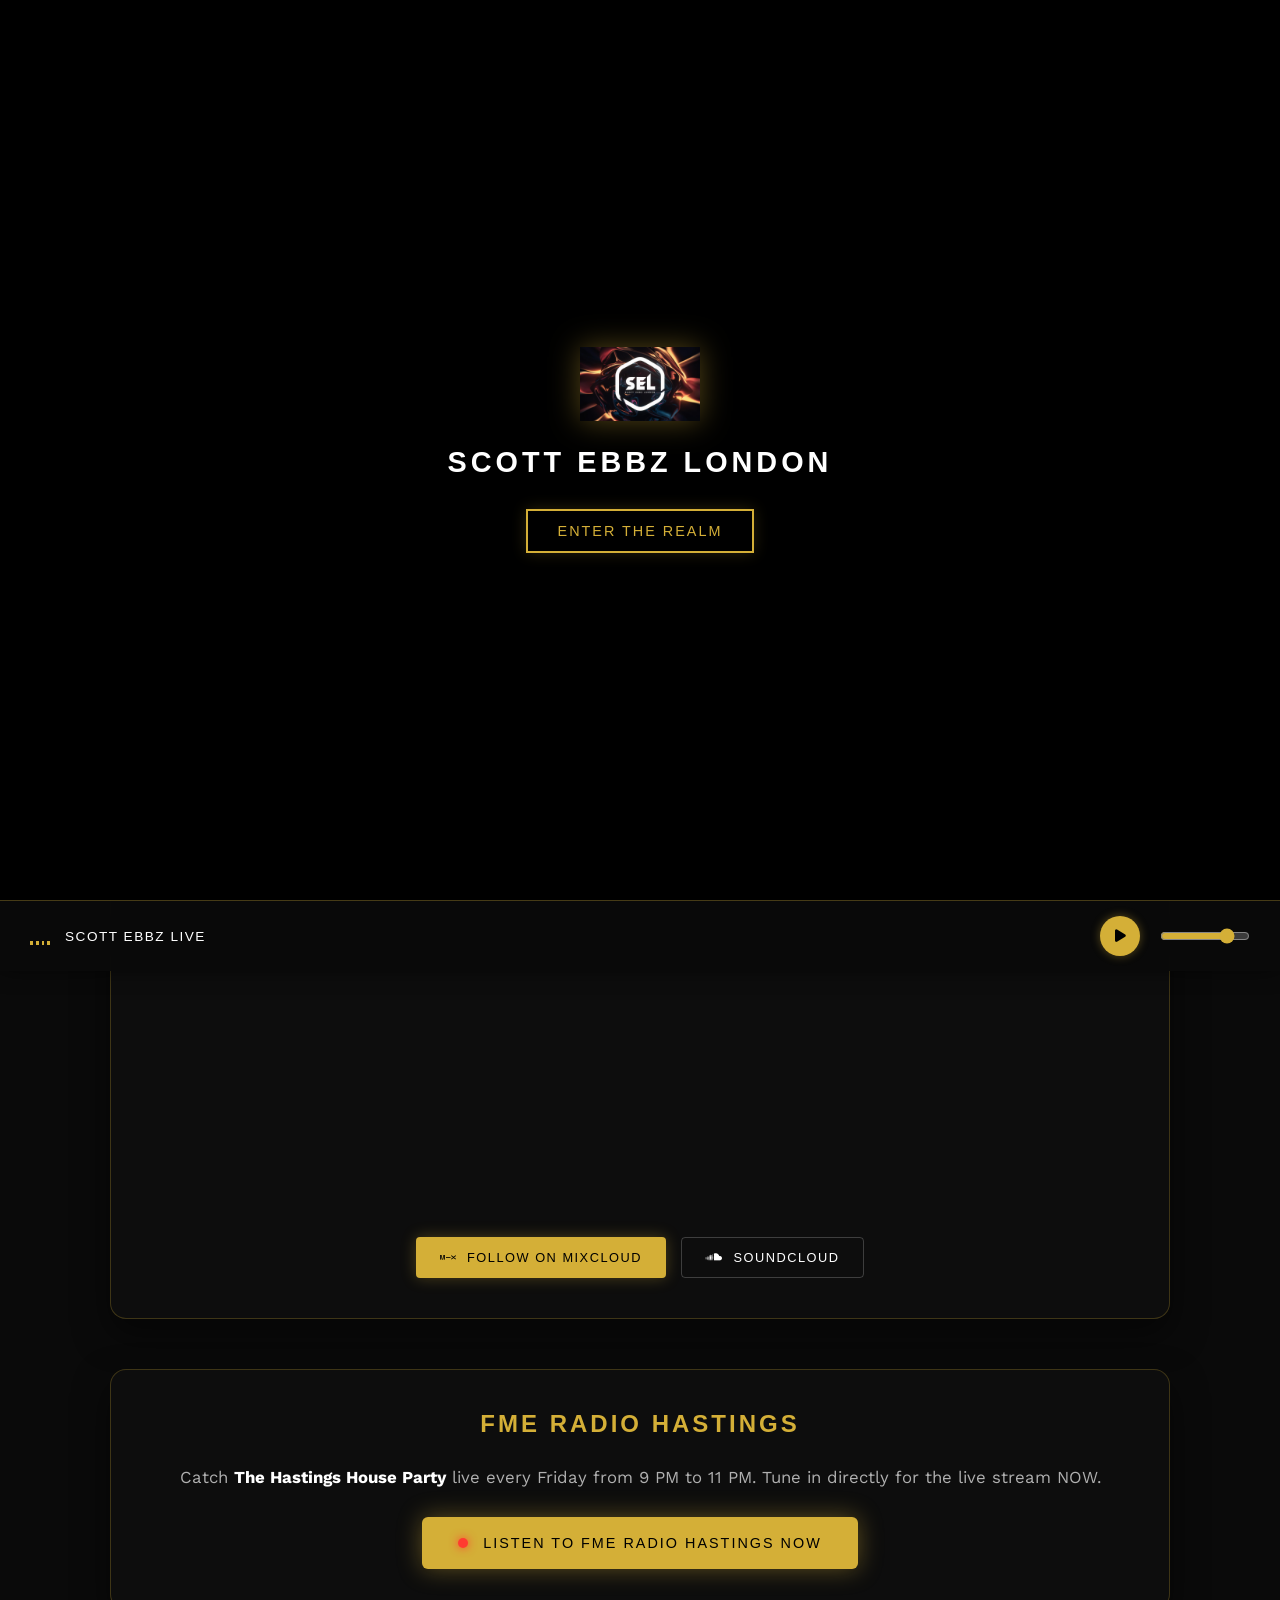
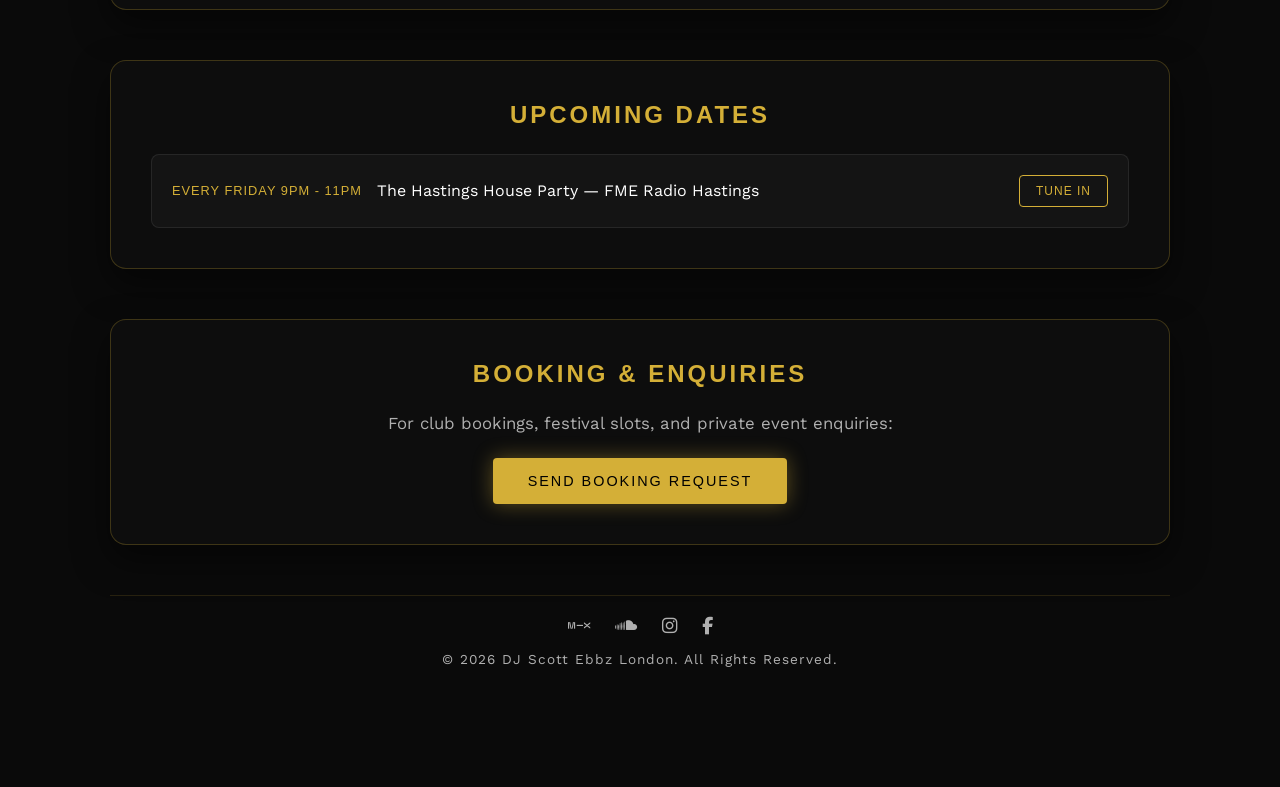
==== index.html @ 3aa75c32 "Fix HTML encoding issues in index.html" ====
<!DOCTYPE html>
<html lang="en">
<head>
    <meta charset="UTF-8">
    <meta name="viewport" content="width=device-width, initial-scale=1.0">
    <title>DJ Scott Ebbz London</title>
    <link rel="stylesheet" href="style.css">
    <link rel="preconnect" href="https://fonts.googleapis.com">
    <link rel="preconnect" href="https://fonts.gstatic.com" crossorigin>
    <link href="https://fonts.googleapis.com/css2?family=Syncopate:wght@400;700&family=Work+Sans:wght@300;400;600&display=swap" rel="stylesheet">
    <link rel="stylesheet" href="https://cdnjs.cloudflare.com/ajax/libs/font-awesome/6.4.0/css/all.min.css">
</head>
<body>

    <!-- Splash Screen Overlay -->
    <div id="splash-screen" class="splash-overlay">
        <div class="splash-content">
            <img src="images/logo.png" alt="DJ Scott Ebbz London" class="splash-logo">
            <h1 class="splash-title glitch-hover" data-text="SCOTT EBBZ LONDON">SCOTT EBBZ LONDON</h1>
            <button id="enter-btn" class="enter-button">ENTER THE REALM</button>
        </div>
    </div>

    <!-- Animated Ambient Canvas & Background Layers -->
    <canvas id="ambient-canvas"></canvas>
    <div class="chroma-background"></div>
    <div class="vignette-overlay"></div>

    <!-- Main Site Container -->
    <div class="content-wrapper">

        <!-- Header / Navigation -->
        <header class="hero-section">
            <div class="logo-box">
                <img src="images/logo.png" alt="DJ Scott Ebbz London" class="sel-logo">
            </div>
            <nav class="main-nav">
                <ul>
                    <li><a href="#bio" class="glitch-hover" data-text="BIO">BIO</a></li>
                    <li><a href="#music" class="glitch-hover" data-text="MUSIC">MUSIC</a></li>
                    <li><a href="#fme-radio" class="glitch-hover" data-text="FME RADIO">FME RADIO</a></li>
                    <li><a href="#dates" class="glitch-hover" data-text="DATES">DATES</a></li>
                    <li><a href="#booking" class="glitch-hover" data-text="BOOKING">BOOKING</a></li>
                </ul>
            </nav>
            <div class="hero-socials">
                <a href="https://www.mixcloud.com/Scott_EBBZ_London/" target="_blank" aria-label="Mixcloud"><i class="fa-brands fa-mixcloud"></i></a>
                <a href="https://soundcloud.com" target="_blank" aria-label="SoundCloud"><i class="fa-brands fa-soundcloud"></i></a>
                <a href="https://instagram.com" target="_blank" aria-label="Instagram"><i class="fa-brands fa-instagram"></i></a>
                <a href="https://facebook.com" target="_blank" aria-label="Facebook"><i class="fa-brands fa-facebook-f"></i></a>
            </div>
        </header>

        <!-- Bio Section -->
        <section id="bio" class="info-section">
            <div class="glass-container glow-border">
                <h2 class="section-title">BIOGRAPHY</h2>
                <div class="bio-content">
                    <p>Hailing from the heart of the capital, <strong>DJ Scott Ebbz London</strong> brings a distinctive blend of driving basslines, atmospheric soundscapes, and high-energy house rhythms to dance floors across the UK.</p>

                    <p>With years spent honing his craft behind the decks and delivering immersive sets across iconic London venues such as <strong>ExCeL London, London Olympia, The Business Design Centre, Patch London, Ruby Tuesdays, Caesars Nightclub, Weston-super-Mare Grand Pier, FLEX FM and FME Radio Hastings</strong>, Scott has built a reputation for crafting energetic journeys that resonate with those who appreciate House Music and its subgenres as well as Techno and Drum and Bass.</p>
                </div>
            </div>
        </section>

        <!-- Music Section -->
        <section id="music" class="info-section">
            <div class="glass-container glow-border">
                <h2 class="section-title">LATEST SETS</h2>
                <div class="player-container">
                    <iframe width="100%" height="400" src="https://player-widget.mixcloud.com/widget/iframe/?light=1&autoplay=0&feed=%2FScott_EBBZ_London%2F2-hours-of-house-dj-scott-ebbz-london%2F" frameborder="0"></iframe>
                </div>
                <div class="platform-links">
                    <a href="https://www.mixcloud.com/Scott_EBBZ_London/" target="_blank" class="platform-btn primary-platform">
                        <i class="fa-brands fa-mixcloud"></i> FOLLOW ON MIXCLOUD
                    </a>
                    <a href="https://soundcloud.com" target="_blank" class="platform-btn secondary-platform">
                        <i class="fa-brands fa-soundcloud"></i> SOUNDCLOUD
                    </a>
                </div>
            </div>
        </section>

        <!-- FME Radio Direct Action Section -->
        <section id="fme-radio" class="info-section">
            <div class="glass-container glow-border">
                <h2 class="section-title">FME RADIO HASTINGS</h2>
                <div class="bio-content" style="text-align: center; margin-bottom: 25px;">
                    <p>Catch <strong>The Hastings House Party</strong> live every Friday from 9 PM to 11 PM. Tune in directly for the live stream NOW.</p>
                </div>

                <div class="fme-direct-action-box">
                    <a href="https://live365.com/station/The-She-Radio---Hastings-a12925" target="_blank" class="fme-massive-btn">
                        <span class="live-dot-pulse"></span>
                        <span>LISTEN TO FME RADIO HASTINGS NOW</span>
                    </a>
                </div>
            </div>
        </section>

        <!-- Upcoming Dates Section -->
        <section id="dates" class="info-section">
            <div class="glass-container glow-border">
                <h2 class="section-title">UPCOMING DATES</h2>
                <div class="gig-list">
                    <div class="gig-item">
                        <span class="gig-date">EVERY FRIDAY 9PM - 11PM</span>
                        <span class="gig-venue">The Hastings House Party — FME Radio Hastings</span>
                        <a href="https://live365.com/station/The-She-Radio---Hastings-a12925" target="_blank" class="gig-btn">TUNE IN</a>
                    </div>
                </div>
            </div>
        </section>

        <!-- Booking Section -->
        <section id="booking" class="info-section">
            <div class="glass-container glow-border">
                <h2 class="section-title">BOOKING & ENQUIRIES</h2>
                <div class="booking-form">
                    <p>For club bookings, festival slots, and private event enquiries:</p>
                    <a href="mailto:djscottebbzlondon@gmail.com?subject=BOOKING%20ENQUIRY" class="cta-button">SEND BOOKING REQUEST</a>
                </div>
            </div>
        </section>

        <!-- Footer -->
        <footer class="main-footer">
            <div class="footer-socials">
                <a href="https://www.mixcloud.com/Scott_EBBZ_London/" target="_blank"><i class="fa-brands fa-mixcloud"></i></a>
                <a href="https://soundcloud.com" target="_blank"><i class="fa-brands fa-soundcloud"></i></a>
                <a href="https://instagram.com" target="_blank"><i class="fa-brands fa-instagram"></i></a>
                <a href="https://facebook.com" target="_blank"><i class="fa-brands fa-facebook-f"></i></a>
            </div>
            <p>&copy; 2026 DJ Scott Ebbz London. All Rights Reserved.</p>
        </footer>

    </div>

    <!-- Persistent Audio Player Bar -->
    <div id="audio-bar" class="audio-player-bar hidden-bar">
        <div class="audio-info">
            <div class="eq-bars" id="eq-indicator">
                <span></span><span></span><span></span><span></span>
            </div>
            <span class="track-title">SCOTT EBBZ LIVE</span>
        </div>
        <div class="audio-controls">
            <button id="bar-play-btn" aria-label="Play or Pause"><i class="fa-solid fa-play"></i></button>
            <input type="range" id="bar-volume" min="0" max="1" step="0.05" value="0.8">
        </div>
    </div>

    <!-- Intro Audio -->
    <audio id="bg-audio" src="audiointro.mp3.mp3" preload="auto"></audio>

    <script>
        // Ambient Canvas Background
        const canvas = document.getElementById('ambient-canvas');
        const ctx = canvas.getContext('2d');
        let width, height, particles;

        function initCanvas() {
            width = canvas.width = window.innerWidth;
            height = canvas.height = window.innerHeight;
            particles = [];
            for (let i = 0; i < 60; i++) {
                particles.push({
                    x: Math.random() * width,
                    y: Math.random() * height,
                    radius: Math.random() * 2 + 1,
                    speedY: Math.random() * -0.5 - 0.2,
                    opacity: Math.random() * 0.5 + 0.2
                });
            }
        }

        function animateCanvas() {
            ctx.clearRect(0, 0, width, height);
            ctx.fillStyle = 'rgba(212, 175, 55, 0.4)';
            
            particles.forEach(p => {
                ctx.beginPath();
                ctx.arc(p.x, p.y, p.radius, 0, Math.PI * 2);
                ctx.fill();
                p.y += p.speedY;
                if (p.y < 0) {
                    p.y = height;
                    p.x = Math.random() * width;
                }
            });
            requestAnimationFrame(animateCanvas);
        }

        window.addEventListener('resize', initCanvas);
        initCanvas();
        animateCanvas();

        // Splash screen dismissal & audio control
        const splash = document.getElementById('splash-screen');
        const enterBtn = document.getElementById('enter-btn');
        const audioBar = document.getElementById('audio-bar');
        const bgAudio = document.getElementById('bg-audio');
        const barPlayBtn = document.getElementById('bar-play-btn');
        const barVolume = document.getElementById('bar-volume');
        const eqIndicator = document.getElementById('eq-indicator');

        enterBtn.addEventListener('click', () => {
            splash.classList.add('splash-hidden');
            audioBar.classList.remove('hidden-bar');
            
            bgAudio.currentTime = 0;
            bgAudio.play().then(() => {
                updatePlayState(true);
            }).catch((error) => {
                console.log("Audio playback error:", error);
                updatePlayState(false);
            });
        });

        barPlayBtn.addEventListener('click', () => {
            if (bgAudio.paused) {
                bgAudio.play().then(() => updatePlayState(true)).catch(() => updatePlayState(false));
            } else {
                bgAudio.pause();
                updatePlayState(false);
            }
        });

        bgAudio.addEventListener('ended', () => {
            updatePlayState(false);
        });

        barVolume.addEventListener('input', (e) => {
            bgAudio.volume = e.target.value;
        });

        function updatePlayState(isPlaying) {
            if (isPlaying) {
                barPlayBtn.innerHTML = '<i class="fa-solid fa-pause"></i>';
                eqIndicator.classList.add('playing');
            } else {
                barPlayBtn.innerHTML = '<i class="fa-solid fa-play"></i>';
                eqIndicator.classList.remove('playing');
            }
        }
    </script>
</body>
</html>
---- style.css ----
/* ==========================================
   DJ SCOTT EBBZ LONDON - MAIN STYLESHEET
   ========================================== */

:root {
    --bg-dark: #0a0a0a;
    --gold: #d4af37;
    --gold-glow: rgba(212, 175, 55, 0.3);
    --glass-bg: rgba(15, 15, 15, 0.75);
    --glass-border: rgba(212, 175, 55, 0.25);
    --text-main: #ffffff;
    --text-muted: #b0b0b0;
    --font-heading: 'Syncopate', sans-serif;
    --font-body: 'Work Sans', sans-serif;
}

* {
    box-sizing: border-box;
    margin: 0;
    padding: 0;
}

html {
    scroll-behavior: smooth;
}

body {
    background-color: var(--bg-dark);
    color: var(--text-main);
    font-family: var(--font-body);
    overflow-x: hidden;
    position: relative;
    min-height: 100vh;
}

/* Background Canvas & Effects */
#ambient-canvas {
    position: fixed;
    top: 0;
    left: 0;
    width: 100vw;
    height: 100vh;
    z-index: -3;
    pointer-events: none;
}

.chroma-background {
    position: fixed;
    top: 0;
    left: 0;
    width: 100vw;
    height: 100vh;
    background: radial-gradient(circle at 50% 20%, rgba(212, 175, 55, 0.08) 0%, transparent 60%);
    z-index: -2;
    pointer-events: none;
}

.vignette-overlay {
    position: fixed;
    top: 0;
    left: 0;
    width: 100vw;
    height: 100vh;
    box-shadow: inset 0 0 100px rgba(0, 0, 0, 0.9);
    z-index: -1;
    pointer-events: none;
}

/* Splash Screen (Fixed vertical centering) */
.splash-overlay {
    position: fixed;
    top: 0;
    left: 0;
    width: 100vw;
    height: 100vh;
    background: #000000;
    z-index: 9999;
    display: flex;
    align-items: center;
    justify-content: center;
    transition: opacity 0.6s ease, visibility 0.6s ease;
}

.splash-overlay.splash-hidden {
    opacity: 0;
    visibility: hidden;
    pointer-events: none;
}

.splash-content {
    display: flex;
    flex-direction: column;
    align-items: center;
    text-align: center;
    padding: 20px;
}

.splash-logo {
    width: 120px;
    height: auto;
    margin-bottom: 25px;
    filter: drop-shadow(0 0 15px rgba(212, 175, 55, 0.4));
}

.splash-title {
    font-family: var(--font-heading);
    font-size: 1.8rem;
    color: var(--text-main);
    letter-spacing: 4px;
    margin-bottom: 30px;
}

.enter-button {
    background: transparent;
    color: var(--gold);
    border: 2px solid var(--gold);
    padding: 12px 30px;
    font-family: var(--font-heading);
    font-size: 0.9rem;
    letter-spacing: 2px;
    cursor: pointer;
    transition: all 0.3s ease;
    box-shadow: 0 0 15px rgba(212, 175, 55, 0.2);
}

.enter-button:hover {
    background: var(--gold);
    color: #000000;
    box-shadow: 0 0 25px rgba(212, 175, 55, 0.6);
    transform: translateY(-2px);
}

/* Content Layout */
.content-wrapper {
    max-width: 1100px;
    margin: 0 auto;
    padding: 40px 20px 120px 20px;
}

/* Header & Navigation */
.hero-section {
    display: flex;
    flex-direction: column;
    align-items: center;
    text-align: center;
    margin-bottom: 60px;
    padding-bottom: 30px;
    border-bottom: 1px solid rgba(212, 175, 55, 0.15);
}

.logo-box {
    margin-bottom: 25px;
}

.sel-logo {
    width: 100px;
    height: auto;
    filter: drop-shadow(0 0 10px rgba(212, 175, 55, 0.3));
}

.main-nav ul {
    list-style: none;
    display: flex;
    flex-wrap: wrap;
    justify-content: center;
    gap: 30px;
    margin-bottom: 25px;
}

/* Cyber / Glitch Hover Effect for Nav & Titles */
.glitch-hover {
    position: relative;
    display: inline-block;
}

.glitch-hover::before,
.glitch-hover::after {
    content: attr(data-text);
    position: absolute;
    top: 0;
    left: 0;
    width: 100%;
    height: 100%;
    opacity: 0;
    pointer-events: none;
}

.main-nav a {
    font-family: var(--font-heading);
    font-size: 0.9rem;
    color: var(--text-main);
    text-decoration: none;
    letter-spacing: 2px;
    transition: color 0.3s ease;
}

.main-nav a:hover {
    color: var(--gold);
    text-shadow: 0 0 10px var(--gold-glow);
}

.main-nav a:hover::before {
    opacity: 0.8;
    color: #00ffff;
    z-index: -1;
    transform: translate(-2px, 1px);
    clip-path: polygon(0 0, 100% 0, 100% 45%, 0 45%);
}

.main-nav a:hover::after {
    opacity: 0.8;
    color: #ff00ff;
    z-index: -2;
    transform: translate(2px, -1px);
    clip-path: polygon(0 55%, 100% 55%, 100% 100%, 0 100%);
}

.hero-socials {
    display: flex;
    gap: 20px;
}

.hero-socials a {
    color: var(--text-muted);
    font-size: 1.2rem;
    transition: color 0.3s ease, transform 0.3s ease;
}

.hero-socials a:hover {
    color: var(--gold);
    transform: scale(1.1);
}

/* Glass Containers & Sections */
.info-section {
    margin-bottom: 50px;
}

.glass-container {
    background: var(--glass-bg);
    border: 1px solid var(--glass-border);
    backdrop-filter: blur(12px);
    border-radius: 16px;
    padding: 40px;
    box-shadow: 0 15px 35px rgba(0, 0, 0, 0.5);
    transition: border-color 0.3s ease;
}

.glass-container:hover {
    border-color: rgba(212, 175, 55, 0.4);
}

.section-title {
    font-family: var(--font-heading);
    font-size: 1.5rem;
    color: var(--gold);
    letter-spacing: 3px;
    margin-bottom: 25px;
    text-align: center;
}

.bio-content p {
    font-size: 1.05rem;
    line-height: 1.7;
    color: var(--text-muted);
    margin-bottom: 20px;
}

.bio-content p strong {
    color: var(--text-main);
}

/* Music Players & Platform Buttons */
.player-container {
    margin-bottom: 25px;
    border-radius: 8px;
    overflow: hidden;
}

.platform-links {
    display: flex;
    flex-wrap: wrap;
    justify-content: center;
    gap: 15px;
}

.platform-btn {
    font-family: var(--font-heading);
    font-size: 0.8rem;
    letter-spacing: 1.5px;
    padding: 12px 24px;
    border-radius: 4px;
    text-decoration: none;
    display: inline-flex;
    align-items: center;
    gap: 10px;
    transition: all 0.3s ease;
}

.primary-platform {
    background: var(--gold);
    color: #000000;
    box-shadow: 0 0 15px rgba(212, 175, 55, 0.3);
}

.primary-platform:hover {
    background: #ffffff;
    box-shadow: 0 0 25px rgba(212, 175, 55, 0.6);
}

.secondary-platform {
    background: transparent;
    color: var(--text-main);
    border: 1px solid rgba(255, 255, 255, 0.2);
}

.secondary-platform:hover {
    border-color: var(--gold);
    color: var(--gold);
}

/* FME Radio Massive Direct Button Styling */
.fme-direct-action-box {
    text-align: center;
    margin-top: 10px;
}

.fme-massive-btn {
    display: inline-flex;
    align-items: center;
    gap: 15px;
    background: var(--gold);
    color: #000000;
    font-family: var(--font-heading);
    font-size: 0.9rem;
    letter-spacing: 2px;
    padding: 18px 36px;
    border-radius: 6px;
    text-decoration: none;
    box-shadow: 0 0 25px rgba(212, 175, 55, 0.4);
    transition: all 0.3s ease;
}

.fme-massive-btn:hover {
    background: #ffffff;
    box-shadow: 0 0 35px rgba(212, 175, 55, 0.8);
    transform: translateY(-2px);
}

.live-dot-pulse {
    width: 10px;
    height: 10px;
    background-color: #ff3b30;
    border-radius: 50%;
    box-shadow: 0 0 10px #ff3b30;
    animation: pulse-dot 1.5s infinite;
}

@keyframes pulse-dot {
    0% { opacity: 1; transform: scale(1); }
    50% { opacity: 0.3; transform: scale(0.8); }
    100% { opacity: 1; transform: scale(1); }
}

/* Upcoming Dates */
.gig-list {
    display: flex;
    flex-direction: column;
    gap: 15px;
}

.gig-item {
    display: flex;
    flex-wrap: wrap;
    align-items: center;
    justify-content: space-between;
    padding: 20px;
    background: rgba(255, 255, 255, 0.03);
    border: 1px solid rgba(255, 255, 255, 0.08);
    border-radius: 8px;
    gap: 15px;
    transition: background 0.3s ease;
}

.gig-item:hover {
    background: rgba(212, 175, 55, 0.05);
    border-color: rgba(212, 175, 55, 0.2);
}

.gig-date {
    font-family: var(--font-heading);
    font-size: 0.8rem;
    color: var(--gold);
    letter-spacing: 1px;
}

.gig-venue {
    font-size: 1rem;
    color: var(--text-main);
    flex-grow: 1;
}

.gig-btn {
    font-family: var(--font-heading);
    font-size: 0.75rem;
    letter-spacing: 1px;
    padding: 8px 16px;
    background: transparent;
    color: var(--gold);
    border: 1px solid var(--gold);
    border-radius: 4px;
    text-decoration: none;
    transition: all 0.3s ease;
}

.gig-btn:hover {
    background: var(--gold);
    color: #000000;
}

/* Booking Section */
.booking-form {
    text-align: center;
}

.booking-form p {
    color: var(--text-muted);
    margin-bottom: 25px;
    font-size: 1.05rem;
}

.cta-button {
    font-family: var(--font-heading);
    font-size: 0.9rem;
    letter-spacing: 2px;
    background: var(--gold);
    color: #000000;
    padding: 15px 35px;
    border-radius: 4px;
    text-decoration: none;
    display: inline-block;
    box-shadow: 0 0 20px rgba(212, 175, 55, 0.4);
    transition: all 0.3s ease;
}

.cta-button:hover {
    background: #ffffff;
    box-shadow: 0 0 30px rgba(212, 175, 55, 0.8);
    transform: translateY(-2px);
}

/* Footer */
.main-footer {
    text-align: center;
    padding-top: 20px;
    border-top: 1px solid rgba(212, 175, 55, 0.15);
}

.footer-socials {
    display: flex;
    justify-content: center;
    gap: 25px;
    margin-bottom: 15px;
}

.footer-socials a {
    color: var(--text-muted);
    font-size: 1.1rem;
    transition: color 0.3s ease;
}

.footer-socials a:hover {
    color: var(--gold);
}

.main-footer p {
    font-size: 0.85rem;
    color: var(--text-muted);
    letter-spacing: 1px;
}

/* Persistent Bottom Audio Player Bar */
.audio-player-bar {
    position: fixed;
    bottom: 0;
    left: 0;
    width: 100%;
    background: rgba(10, 10, 10, 0.95);
    border-top: 1px solid rgba(212, 175, 55, 0.3);
    backdrop-filter: blur(15px);
    display: flex;
    align-items: center;
    justify-content: space-between;
    padding: 15px 30px;
    z-index: 999;
    box-shadow: 0 -5px 25px rgba(0, 0, 0, 0.8);
    transition: transform 0.4s ease;
}

.audio-player-bar.hidden-bar {
    transform: translateY(100%);
}

.audio-info {
    display: flex;
    align-items: center;
    gap: 15px;
}

.track-title {
    font-family: var(--font-heading);
    font-size: 0.85rem;
    letter-spacing: 1.5px;
    color: var(--text-main);
}

/* Equalizer Bars Animation */
.eq-bars {
    display: flex;
    align-items: flex-end;
    gap: 3px;
    height: 18px;
    width: 20px;
}

.eq-bars span {
    display: block;
    width: 3px;
    background: var(--gold);
    height: 4px;
    transition: height 0.2s ease;
}

.eq-bars.playing span:nth-child(1) { animation: bounce 0.6s infinite alternate; }
.eq-bars.playing span:nth-child(2) { animation: bounce 0.4s infinite alternate; }
.eq-bars.playing span:nth-child(3) { animation: bounce 0.7s infinite alternate; }
.eq-bars.playing span:nth-child(4) { animation: bounce 0.5s infinite alternate; }

@keyframes bounce {
    0% { height: 4px; }
    100% { height: 18px; }
}

.audio-controls {
    display: flex;
    align-items: center;
    gap: 20px;
}

#bar-play-btn {
    background: var(--gold);
    color: #000000;
    border: none;
    width: 40px;
    height: 40px;
    border-radius: 50%;
    cursor: pointer;
    display: flex;
    align-items: center;
    justify-content: center;
    font-size: 0.9rem;
    transition: all 0.3s ease;
    box-shadow: 0 0 10px rgba(212, 175, 55, 0.4);
}

#bar-play-btn:hover {
    background: #ffffff;
    transform: scale(1.05);
}

#bar-volume {
    accent-color: var(--gold);
    cursor: pointer;
    width: 90px;
}

/* Responsive adjustments */
@media (max-width: 768px) {
    .main-nav ul {
        gap: 15px;
    }
    .glass-container {
        padding: 25px;
    }
    .audio-player-bar {
        padding: 12px 15px;
    }
    #bar-volume {
        width: 60px;
    }
}
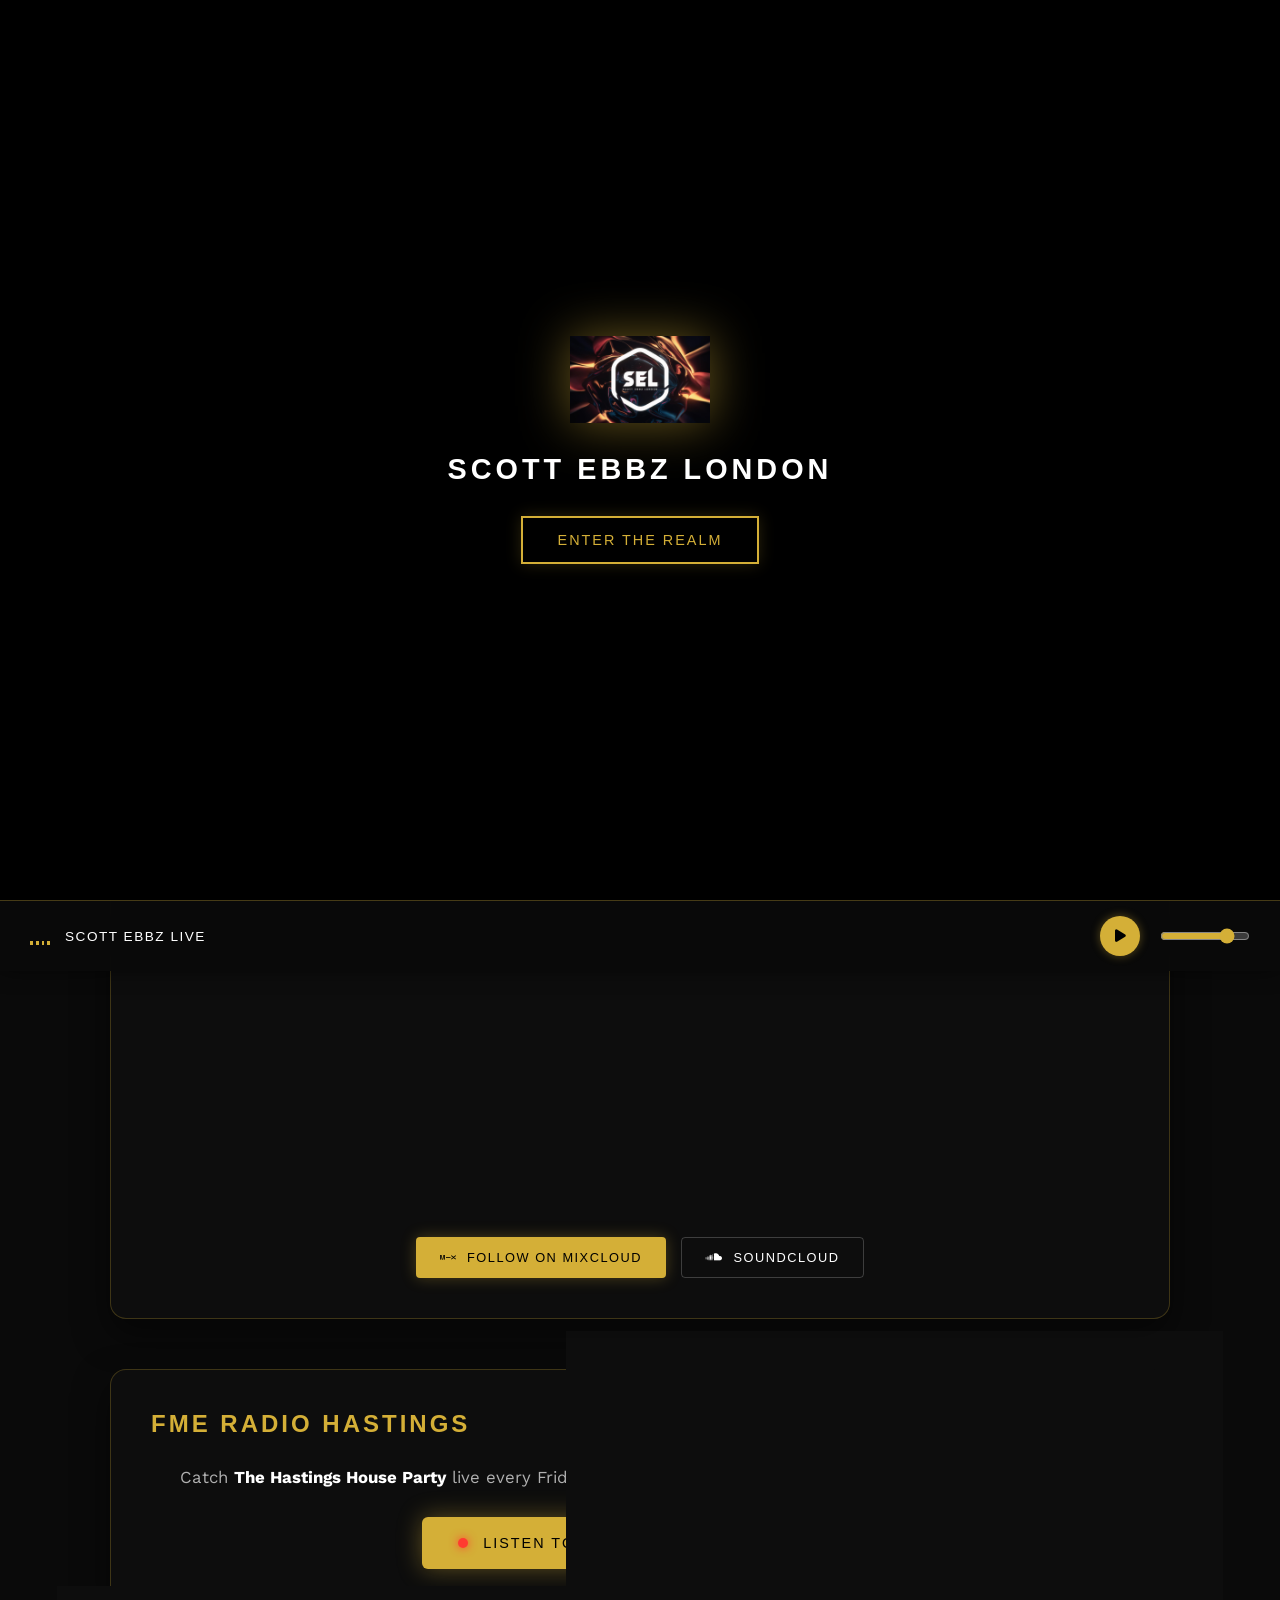
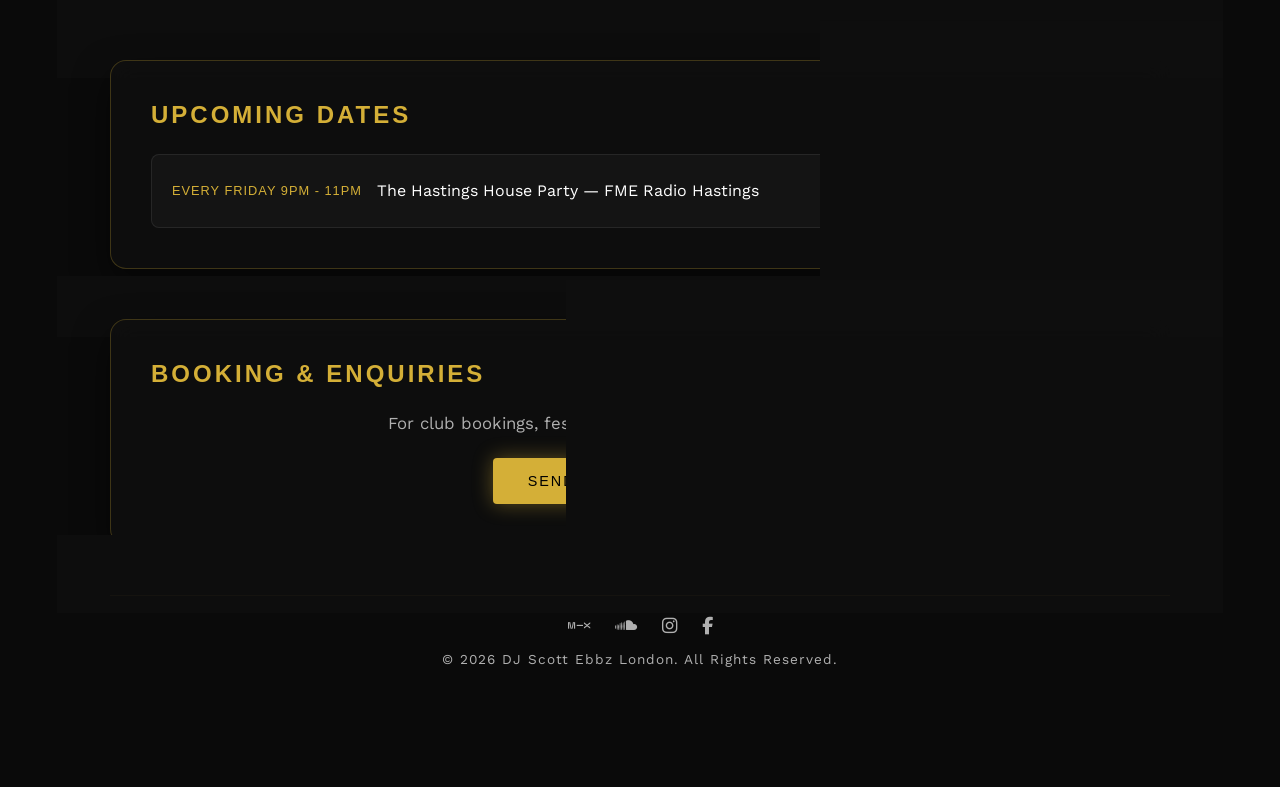
==== commit c5520b4f: "Fix HTML encoding issues in index.html" ====
--- a/index.html
+++ b/index.html
@@ -17,7 +17,7 @@
         <div class="splash-content">
             <img src="images/logo.png" alt="DJ Scott Ebbz London" class="splash-logo">
             <h1 class="splash-title glitch-hover" data-text="SCOTT EBBZ LONDON">SCOTT EBBZ LONDON</h1>
-            <button id="enter-btn" class="enter-button">ENTER THE REALM</button>
+            <button id="enter-btn" class="enter-button glitch-hover" data-text="ENTER THE REALM">ENTER THE REALM</button>
         </div>
     </div>
 
@@ -44,17 +44,17 @@
                 </ul>
             </nav>
             <div class="hero-socials">
-                <a href="https://www.mixcloud.com/Scott_EBBZ_London/" target="_blank" aria-label="Mixcloud"><i class="fa-brands fa-mixcloud"></i></a>
-                <a href="https://soundcloud.com" target="_blank" aria-label="SoundCloud"><i class="fa-brands fa-soundcloud"></i></a>
-                <a href="https://instagram.com" target="_blank" aria-label="Instagram"><i class="fa-brands fa-instagram"></i></a>
-                <a href="https://facebook.com" target="_blank" aria-label="Facebook"><i class="fa-brands fa-facebook-f"></i></a>
+                <a href="https://www.mixcloud.com/Scott_EBBZ_London/" target="_blank" aria-label="Mixcloud" class="glitch-hover" data-text=""><i class="fa-brands fa-mixcloud"></i></a>
+                <a href="https://soundcloud.com" target="_blank" aria-label="SoundCloud" class="glitch-hover" data-text=""><i class="fa-brands fa-soundcloud"></i></a>
+                <a href="https://instagram.com" target="_blank" aria-label="Instagram" class="glitch-hover" data-text=""><i class="fa-brands fa-instagram"></i></a>
+                <a href="https://facebook.com" target="_blank" aria-label="Facebook" class="glitch-hover" data-text=""><i class="fa-brands fa-facebook-f"></i></a>
             </div>
         </header>
 
         <!-- Bio Section -->
         <section id="bio" class="info-section">
             <div class="glass-container glow-border">
-                <h2 class="section-title">BIOGRAPHY</h2>
+                <h2 class="section-title glitch-hover" data-text="BIOGRAPHY">BIOGRAPHY</h2>
                 <div class="bio-content">
                     <p>Hailing from the heart of the capital, <strong>DJ Scott Ebbz London</strong> brings a distinctive blend of driving basslines, atmospheric soundscapes, and high-energy house rhythms to dance floors across the UK.</p>
 
@@ -66,15 +66,15 @@
         <!-- Music Section -->
         <section id="music" class="info-section">
             <div class="glass-container glow-border">
-                <h2 class="section-title">LATEST SETS</h2>
+                <h2 class="section-title glitch-hover" data-text="LATEST SETS">LATEST SETS</h2>
                 <div class="player-container">
                     <iframe width="100%" height="400" src="https://player-widget.mixcloud.com/widget/iframe/?light=1&autoplay=0&feed=%2FScott_EBBZ_London%2F2-hours-of-house-dj-scott-ebbz-london%2F" frameborder="0"></iframe>
                 </div>
                 <div class="platform-links">
-                    <a href="https://www.mixcloud.com/Scott_EBBZ_London/" target="_blank" class="platform-btn primary-platform">
+                    <a href="https://www.mixcloud.com/Scott_EBBZ_London/" target="_blank" class="platform-btn primary-platform glitch-hover" data-text="FOLLOW ON MIXCLOUD">
                         <i class="fa-brands fa-mixcloud"></i> FOLLOW ON MIXCLOUD
                     </a>
-                    <a href="https://soundcloud.com" target="_blank" class="platform-btn secondary-platform">
+                    <a href="https://soundcloud.com" target="_blank" class="platform-btn secondary-platform glitch-hover" data-text="SOUNDCLOUD">
                         <i class="fa-brands fa-soundcloud"></i> SOUNDCLOUD
                     </a>
                 </div>
@@ -84,13 +84,13 @@
         <!-- FME Radio Direct Action Section -->
         <section id="fme-radio" class="info-section">
             <div class="glass-container glow-border">
-                <h2 class="section-title">FME RADIO HASTINGS</h2>
+                <h2 class="section-title glitch-hover" data-text="FME RADIO HASTINGS">FME RADIO HASTINGS</h2>
                 <div class="bio-content" style="text-align: center; margin-bottom: 25px;">
                     <p>Catch <strong>The Hastings House Party</strong> live every Friday from 9 PM to 11 PM. Tune in directly for the live stream NOW.</p>
                 </div>
 
                 <div class="fme-direct-action-box">
-                    <a href="https://live365.com/station/The-She-Radio---Hastings-a12925" target="_blank" class="fme-massive-btn">
+                    <a href="https://live365.com/station/The-She-Radio---Hastings-a12925" target="_blank" class="fme-massive-btn glitch-hover" data-text="LISTEN TO FME RADIO HASTINGS NOW">
                         <span class="live-dot-pulse"></span>
                         <span>LISTEN TO FME RADIO HASTINGS NOW</span>
                     </a>
@@ -101,12 +101,12 @@
         <!-- Upcoming Dates Section -->
         <section id="dates" class="info-section">
             <div class="glass-container glow-border">
-                <h2 class="section-title">UPCOMING DATES</h2>
+                <h2 class="section-title glitch-hover" data-text="UPCOMING DATES">UPCOMING DATES</h2>
                 <div class="gig-list">
                     <div class="gig-item">
                         <span class="gig-date">EVERY FRIDAY 9PM - 11PM</span>
                         <span class="gig-venue">The Hastings House Party — FME Radio Hastings</span>
-                        <a href="https://live365.com/station/The-She-Radio---Hastings-a12925" target="_blank" class="gig-btn">TUNE IN</a>
+                        <a href="https://live365.com/station/The-She-Radio---Hastings-a12925" target="_blank" class="gig-btn glitch-hover" data-text="TUNE IN">TUNE IN</a>
                     </div>
                 </div>
             </div>
@@ -115,10 +115,10 @@
         <!-- Booking Section -->
         <section id="booking" class="info-section">
             <div class="glass-container glow-border">
-                <h2 class="section-title">BOOKING & ENQUIRIES</h2>
+                <h2 class="section-title glitch-hover" data-text="BOOKING & ENQUIRIES">BOOKING & ENQUIRIES</h2>
                 <div class="booking-form">
                     <p>For club bookings, festival slots, and private event enquiries:</p>
-                    <a href="mailto:djscottebbzlondon@gmail.com?subject=BOOKING%20ENQUIRY" class="cta-button">SEND BOOKING REQUEST</a>
+                    <a href="mailto:djscottebbzlondon@gmail.com?subject=BOOKING%20ENQUIRY" class="cta-button glitch-hover" data-text="SEND BOOKING REQUEST">SEND BOOKING REQUEST</a>
                 </div>
             </div>
         </section>
@@ -126,10 +126,10 @@
         <!-- Footer -->
         <footer class="main-footer">
             <div class="footer-socials">
-                <a href="https://www.mixcloud.com/Scott_EBBZ_London/" target="_blank"><i class="fa-brands fa-mixcloud"></i></a>
-                <a href="https://soundcloud.com" target="_blank"><i class="fa-brands fa-soundcloud"></i></a>
-                <a href="https://instagram.com" target="_blank"><i class="fa-brands fa-instagram"></i></a>
-                <a href="https://facebook.com" target="_blank"><i class="fa-brands fa-facebook-f"></i></a>
+                <a href="https://www.mixcloud.com/Scott_EBBZ_London/" target="_blank" class="glitch-hover" data-text=""><i class="fa-brands fa-mixcloud"></i></a>
+                <a href="https://soundcloud.com" target="_blank" class="glitch-hover" data-text=""><i class="fa-brands fa-soundcloud"></i></a>
+                <a href="https://instagram.com" target="_blank" class="glitch-hover" data-text=""><i class="fa-brands fa-instagram"></i></a>
+                <a href="https://facebook.com" target="_blank" class="glitch-hover" data-text=""><i class="fa-brands fa-facebook-f"></i></a>
             </div>
             <p>&copy; 2026 DJ Scott Ebbz London. All Rights Reserved.</p>
         </footer>
@@ -142,10 +142,10 @@
             <div class="eq-bars" id="eq-indicator">
                 <span></span><span></span><span></span><span></span>
             </div>
-            <span class="track-title">SCOTT EBBZ LIVE</span>
+            <span class="track-title glitch-hover" data-text="SCOTT EBBZ LIVE">SCOTT EBBZ LIVE</span>
         </div>
         <div class="audio-controls">
-            <button id="bar-play-btn" aria-label="Play or Pause"><i class="fa-solid fa-play"></i></button>
+            <button id="bar-play-btn" aria-label="Play or Pause" class="glitch-hover" data-text=""><i class="fa-solid fa-play"></i></button>
             <input type="range" id="bar-volume" min="0" max="1" step="0.05" value="0.8">
         </div>
     </div>
@@ -237,9 +237,11 @@
         function updatePlayState(isPlaying) {
             if (isPlaying) {
                 barPlayBtn.innerHTML = '<i class="fa-solid fa-pause"></i>';
+                barPlayBtn.setAttribute('data-text', '');
                 eqIndicator.classList.add('playing');
             } else {
                 barPlayBtn.innerHTML = '<i class="fa-solid fa-play"></i>';
+                barPlayBtn.setAttribute('data-text', '');
                 eqIndicator.classList.remove('playing');
             }
         }
--- a/style.css
+++ b/style.css
@@ -66,7 +66,7 @@
     pointer-events: none;
 }
 
-/* Splash Screen (Fixed vertical centering) */
+/* Splash Screen (Prominent vertical stack & centering) */
 .splash-overlay {
     position: fixed;
     top: 0;
@@ -91,15 +91,17 @@
     display: flex;
     flex-direction: column;
     align-items: center;
+    justify-content: center;
     text-align: center;
+    gap: 30px;
     padding: 20px;
+    width: 100%;
 }
 
 .splash-logo {
-    width: 120px;
+    width: 140px;
     height: auto;
-    margin-bottom: 25px;
-    filter: drop-shadow(0 0 15px rgba(212, 175, 55, 0.4));
+    filter: drop-shadow(0 0 25px rgba(212, 175, 55, 0.5));
 }
 
 .splash-title {
@@ -107,14 +109,13 @@
     font-size: 1.8rem;
     color: var(--text-main);
     letter-spacing: 4px;
-    margin-bottom: 30px;
 }
 
 .enter-button {
     background: transparent;
     color: var(--gold);
     border: 2px solid var(--gold);
-    padding: 12px 30px;
+    padding: 14px 35px;
     font-family: var(--font-heading);
     font-size: 0.9rem;
     letter-spacing: 2px;
@@ -167,7 +168,7 @@
     margin-bottom: 25px;
 }
 
-/* Cyber / Glitch Hover Effect for Nav & Titles */
+/* Universal Cyber / Glitch Hover Effect */
 .glitch-hover {
     position: relative;
     display: inline-block;
@@ -185,21 +186,12 @@
     pointer-events: none;
 }
 
-.main-nav a {
-    font-family: var(--font-heading);
-    font-size: 0.9rem;
-    color: var(--text-main);
-    text-decoration: none;
-    letter-spacing: 2px;
-    transition: color 0.3s ease;
-}
-
-.main-nav a:hover {
+.glitch-hover:hover {
     color: var(--gold);
     text-shadow: 0 0 10px var(--gold-glow);
 }
 
-.main-nav a:hover::before {
+.glitch-hover:hover::before {
     opacity: 0.8;
     color: #00ffff;
     z-index: -1;
@@ -207,12 +199,21 @@
     clip-path: polygon(0 0, 100% 0, 100% 45%, 0 45%);
 }
 
-.main-nav a:hover::after {
+.glitch-hover:hover::after {
     opacity: 0.8;
     color: #ff00ff;
     z-index: -2;
     transform: translate(2px, -1px);
     clip-path: polygon(0 55%, 100% 55%, 100% 100%, 0 100%);
+}
+
+.main-nav a {
+    font-family: var(--font-heading);
+    font-size: 0.9rem;
+    color: var(--text-main);
+    text-decoration: none;
+    letter-spacing: 2px;
+    transition: color 0.3s ease;
 }
 
 .hero-socials {
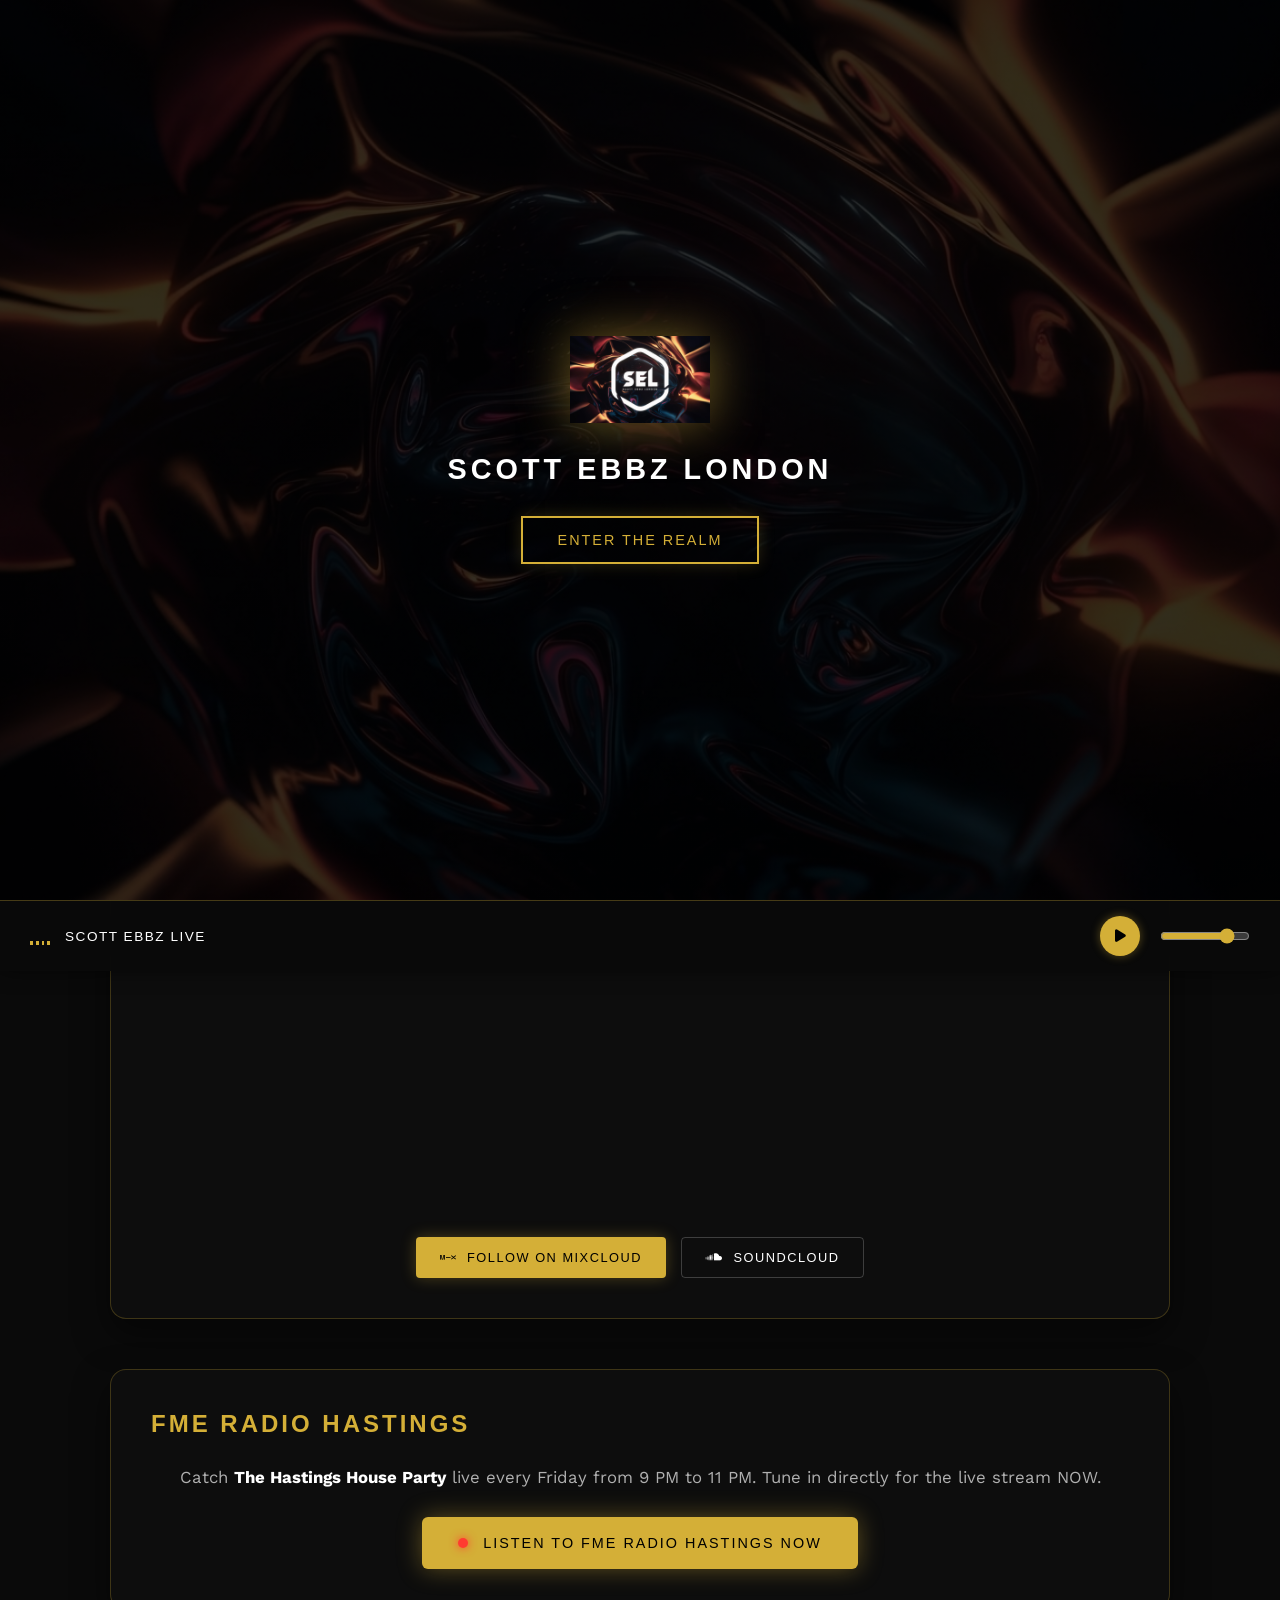
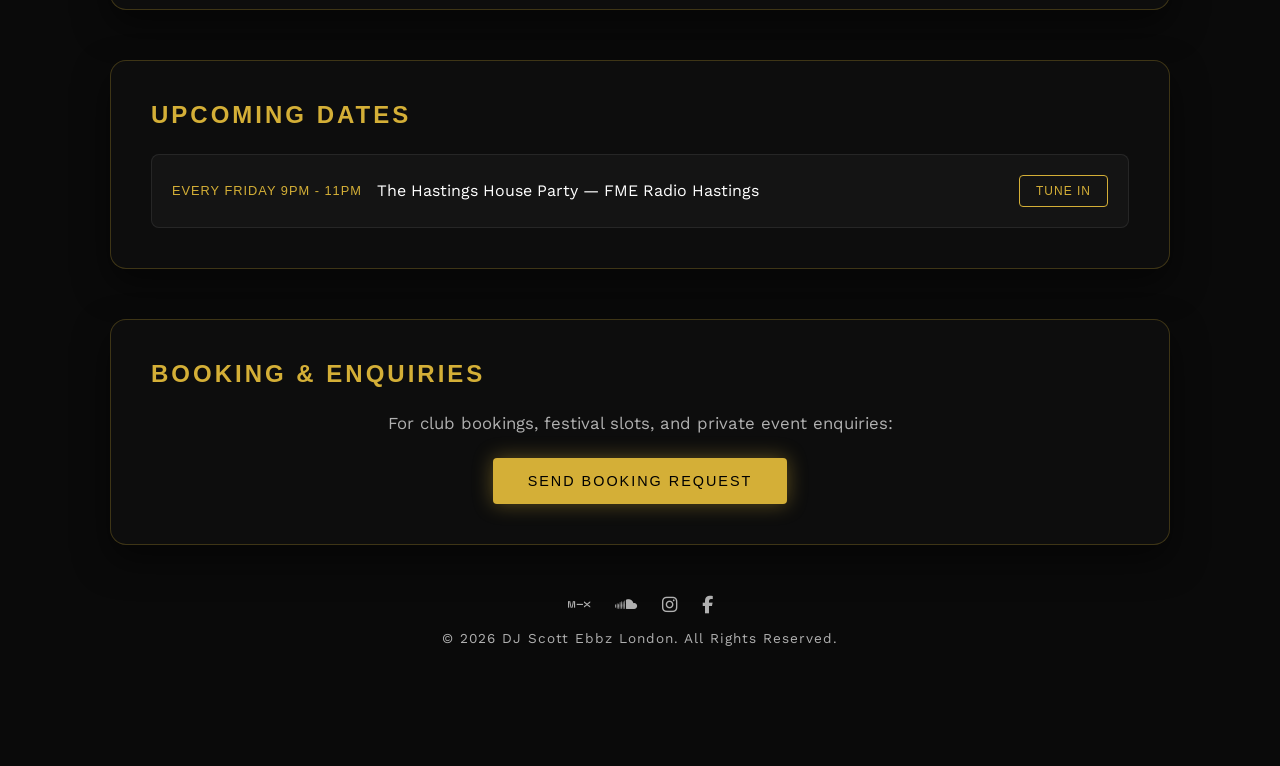
==== commit e7369d42: "Fix HTML encoding issues in index.html" ====
--- a/index.html
+++ b/index.html
@@ -14,6 +14,7 @@
 
     <!-- Splash Screen Overlay -->
     <div id="splash-screen" class="splash-overlay">
+        <div class="splash-bg-image"></div>
         <div class="splash-content">
             <img src="images/logo.png" alt="DJ Scott Ebbz London" class="splash-logo">
             <h1 class="splash-title glitch-hover" data-text="SCOTT EBBZ LONDON">SCOTT EBBZ LONDON</h1>
@@ -124,7 +125,7 @@
         </section>
 
         <!-- Footer -->
-        <footer class="main-footer">
+        <main-footer class="main-footer">
             <div class="footer-socials">
                 <a href="https://www.mixcloud.com/Scott_EBBZ_London/" target="_blank" class="glitch-hover" data-text=""><i class="fa-brands fa-mixcloud"></i></a>
                 <a href="https://soundcloud.com" target="_blank" class="glitch-hover" data-text=""><i class="fa-brands fa-soundcloud"></i></a>
@@ -132,7 +133,7 @@
                 <a href="https://facebook.com" target="_blank" class="glitch-hover" data-text=""><i class="fa-brands fa-facebook-f"></i></a>
             </div>
             <p>&copy; 2026 DJ Scott Ebbz London. All Rights Reserved.</p>
-        </footer>
+        </main-footer>
 
     </div>
 
--- a/style.css
+++ b/style.css
@@ -26,6 +26,10 @@
 
 body {
     background-color: var(--bg-dark);
+    background-image: linear-gradient(rgba(10, 10, 10, 0.85), rgba(10, 10, 10, 0.85)), url('images/chroma-bg.jpg');
+    background-size: cover;
+    background-position: center;
+    background-attachment: fixed;
     color: var(--text-main);
     font-family: var(--font-body);
     overflow-x: hidden;
@@ -66,7 +70,7 @@
     pointer-events: none;
 }
 
-/* Splash Screen (Prominent vertical stack & centering) */
+/* Splash Screen */
 .splash-overlay {
     position: fixed;
     top: 0;
@@ -81,6 +85,18 @@
     transition: opacity 0.6s ease, visibility 0.6s ease;
 }
 
+.splash-bg-image {
+    position: absolute;
+    top: 0;
+    left: 0;
+    width: 100%;
+    height: 100%;
+    background-image: linear-gradient(rgba(0, 0, 0, 0.8), rgba(0, 0, 0, 0.8)), url('images/chroma-bg.jpg');
+    background-size: cover;
+    background-position: center;
+    z-index: 1;
+}
+
 .splash-overlay.splash-hidden {
     opacity: 0;
     visibility: hidden;
@@ -88,6 +104,8 @@
 }
 
 .splash-content {
+    position: relative;
+    z-index: 2;
     display: flex;
     flex-direction: column;
     align-items: center;
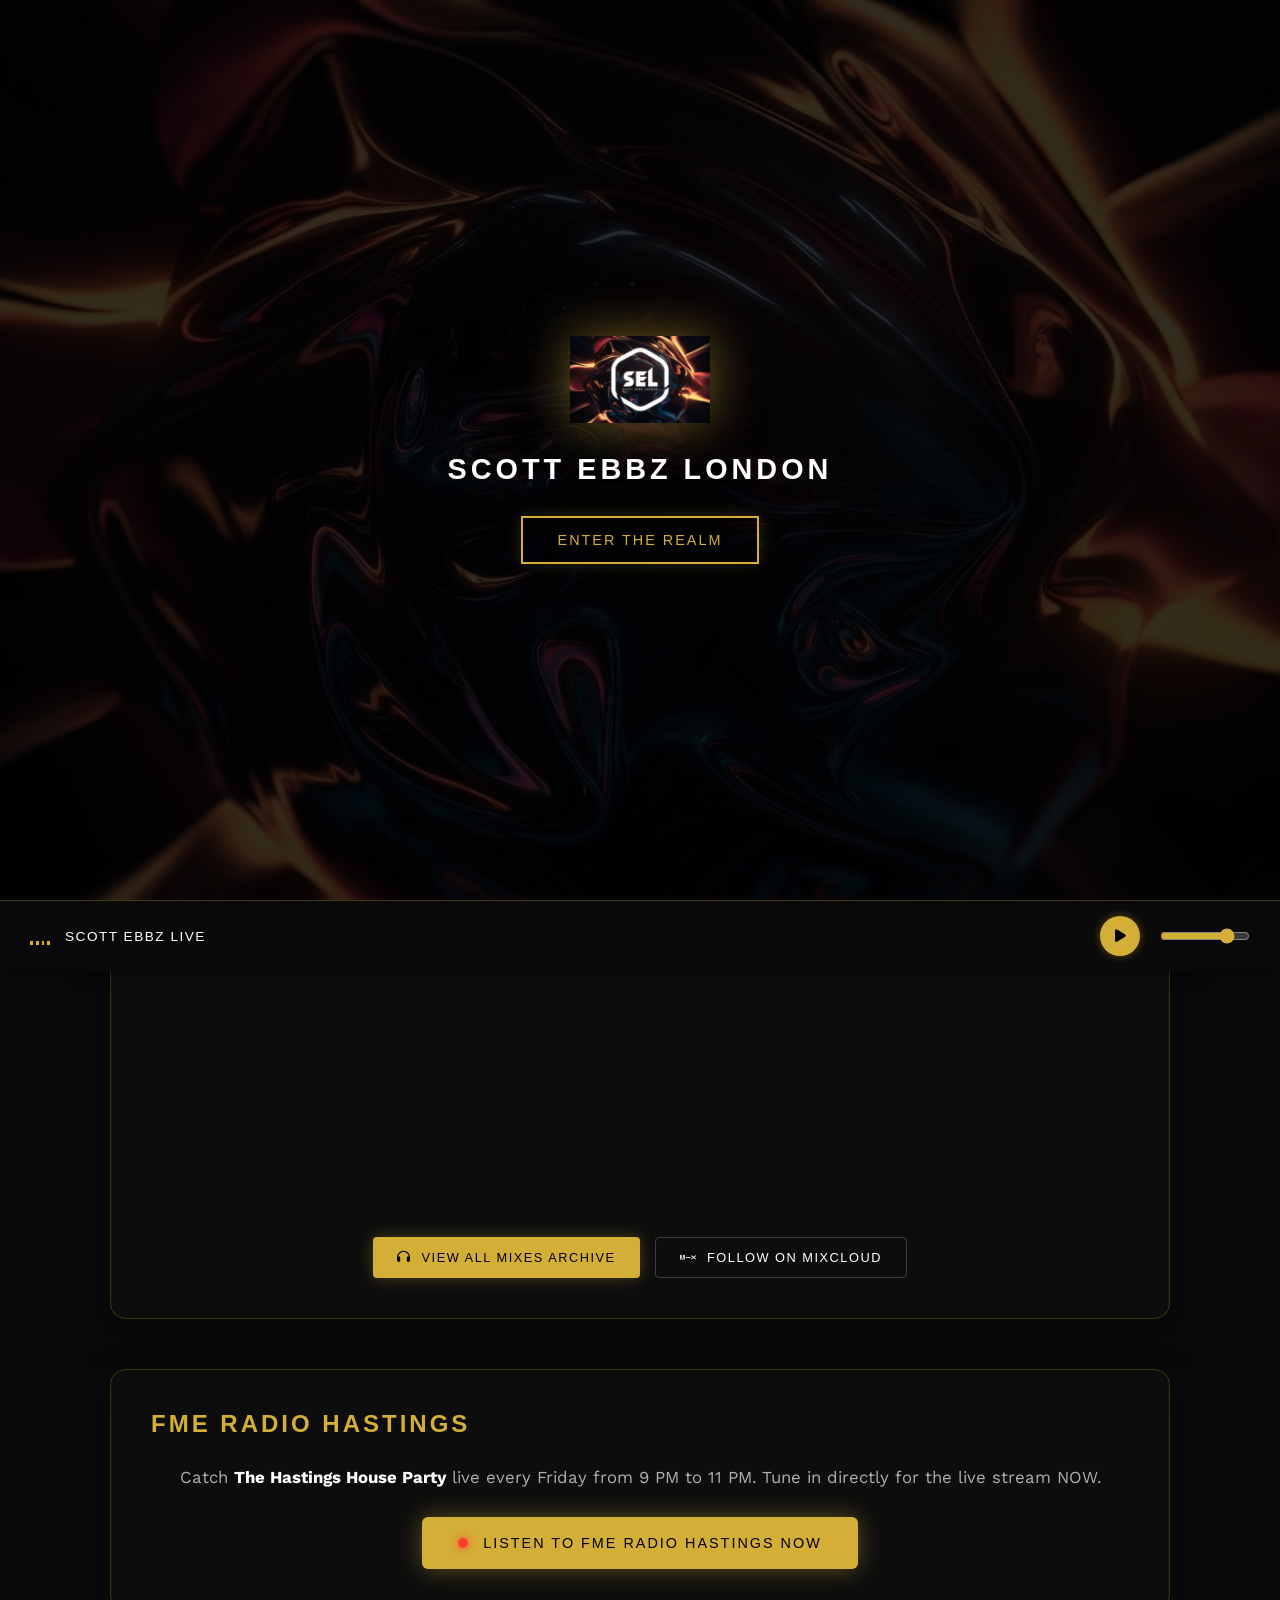
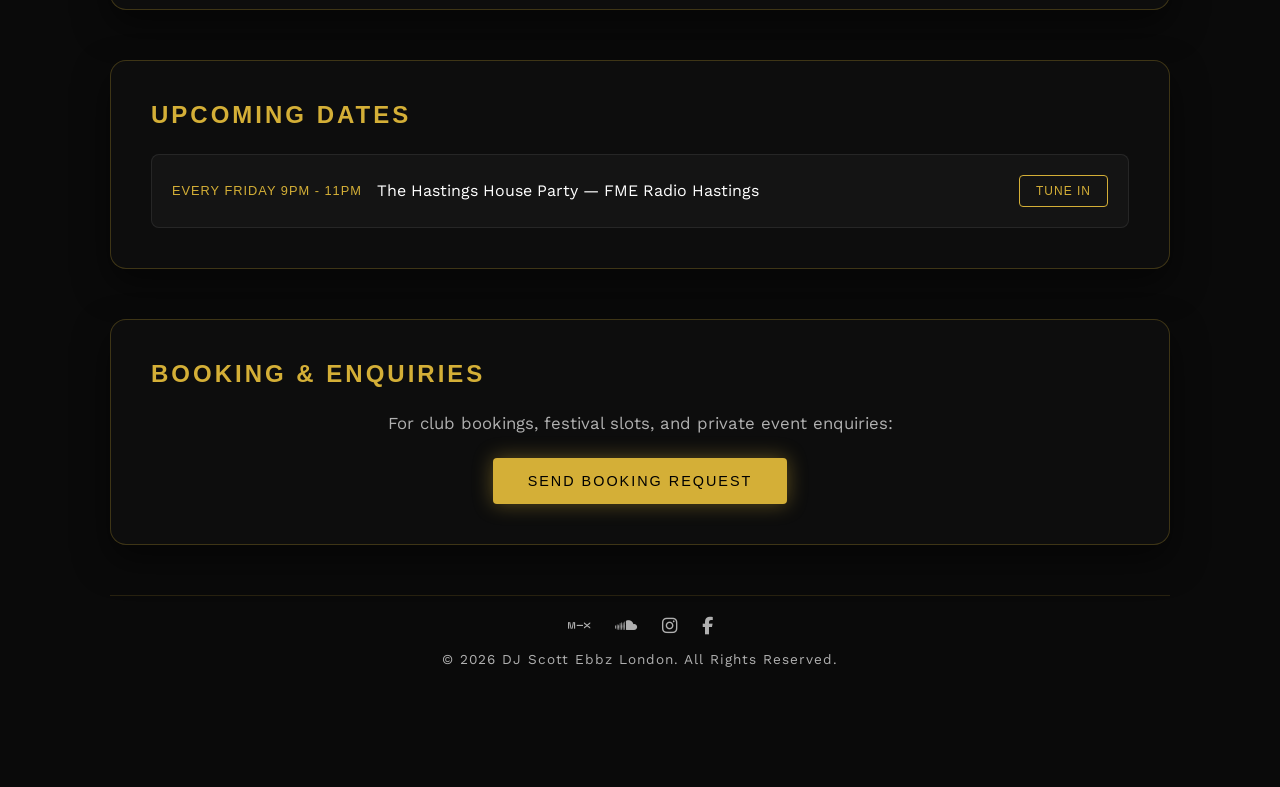
==== commit 2837dd14: "Fix HTML encoding issues in index.html" ====
--- a/index.html
+++ b/index.html
@@ -37,8 +37,9 @@
             </div>
             <nav class="main-nav">
                 <ul>
+                    <li><a href="index.html" class="glitch-hover" data-text="HOME">HOME</a></li>
                     <li><a href="#bio" class="glitch-hover" data-text="BIO">BIO</a></li>
-                    <li><a href="#music" class="glitch-hover" data-text="MUSIC">MUSIC</a></li>
+                    <li><a href="mixes.html" class="glitch-hover" data-text="ALL MIXES">ALL MIXES</a></li>
                     <li><a href="#fme-radio" class="glitch-hover" data-text="FME RADIO">FME RADIO</a></li>
                     <li><a href="#dates" class="glitch-hover" data-text="DATES">DATES</a></li>
                     <li><a href="#booking" class="glitch-hover" data-text="BOOKING">BOOKING</a></li>
@@ -72,11 +73,11 @@
                     <iframe width="100%" height="400" src="https://player-widget.mixcloud.com/widget/iframe/?light=1&autoplay=0&feed=%2FScott_EBBZ_London%2F2-hours-of-house-dj-scott-ebbz-london%2F" frameborder="0"></iframe>
                 </div>
                 <div class="platform-links">
-                    <a href="https://www.mixcloud.com/Scott_EBBZ_London/" target="_blank" class="platform-btn primary-platform glitch-hover" data-text="FOLLOW ON MIXCLOUD">
+                    <a href="mixes.html" class="platform-btn primary-platform glitch-hover" data-text="VIEW ALL MIXES ARCHIVE">
+                        <i class="fa-solid fa-headphones"></i> VIEW ALL MIXES ARCHIVE
+                    </a>
+                    <a href="https://www.mixcloud.com/Scott_EBBZ_London/" target="_blank" class="platform-btn secondary-platform glitch-hover" data-text="FOLLOW ON MIXCLOUD">
                         <i class="fa-brands fa-mixcloud"></i> FOLLOW ON MIXCLOUD
-                    </a>
-                    <a href="https://soundcloud.com" target="_blank" class="platform-btn secondary-platform glitch-hover" data-text="SOUNDCLOUD">
-                        <i class="fa-brands fa-soundcloud"></i> SOUNDCLOUD
                     </a>
                 </div>
             </div>
@@ -125,7 +126,7 @@
         </section>
 
         <!-- Footer -->
-        <main-footer class="main-footer">
+        <footer class="main-footer">
             <div class="footer-socials">
                 <a href="https://www.mixcloud.com/Scott_EBBZ_London/" target="_blank" class="glitch-hover" data-text=""><i class="fa-brands fa-mixcloud"></i></a>
                 <a href="https://soundcloud.com" target="_blank" class="glitch-hover" data-text=""><i class="fa-brands fa-soundcloud"></i></a>
@@ -133,7 +134,7 @@
                 <a href="https://facebook.com" target="_blank" class="glitch-hover" data-text=""><i class="fa-brands fa-facebook-f"></i></a>
             </div>
             <p>&copy; 2026 DJ Scott Ebbz London. All Rights Reserved.</p>
-        </main-footer>
+        </footer>
 
     </div>
 
--- a/style.css
+++ b/style.css
@@ -466,6 +466,41 @@
     background: #ffffff;
     box-shadow: 0 0 30px rgba(212, 175, 55, 0.8);
     transform: translateY(-2px);
+}
+
+/* Mixes Archive Grid & Cards */
+.mixes-grid {
+    display: grid;
+    grid-template-columns: repeat(auto-fit, minmax(300px, 1fr));
+    gap: 25px;
+    margin-top: 20px;
+}
+
+.mix-card {
+    background: rgba(255, 255, 255, 0.02);
+    border: 1px solid rgba(212, 175, 55, 0.15);
+    border-radius: 10px;
+    padding: 20px;
+    transition: all 0.3s ease;
+    display: flex;
+    flex-direction: column;
+    justify-content: space-between;
+}
+
+.mix-card:hover {
+    background: rgba(212, 175, 55, 0.04);
+    border-color: rgba(212, 175, 55, 0.4);
+    transform: translateY(-3px);
+    box-shadow: 0 10px 25px rgba(0, 0, 0, 0.6);
+}
+
+.mix-title {
+    font-family: var(--font-heading);
+    font-size: 0.85rem;
+    color: var(--text-main);
+    letter-spacing: 1px;
+    margin-bottom: 15px;
+    min-height: 40px;
 }
 
 /* Footer */
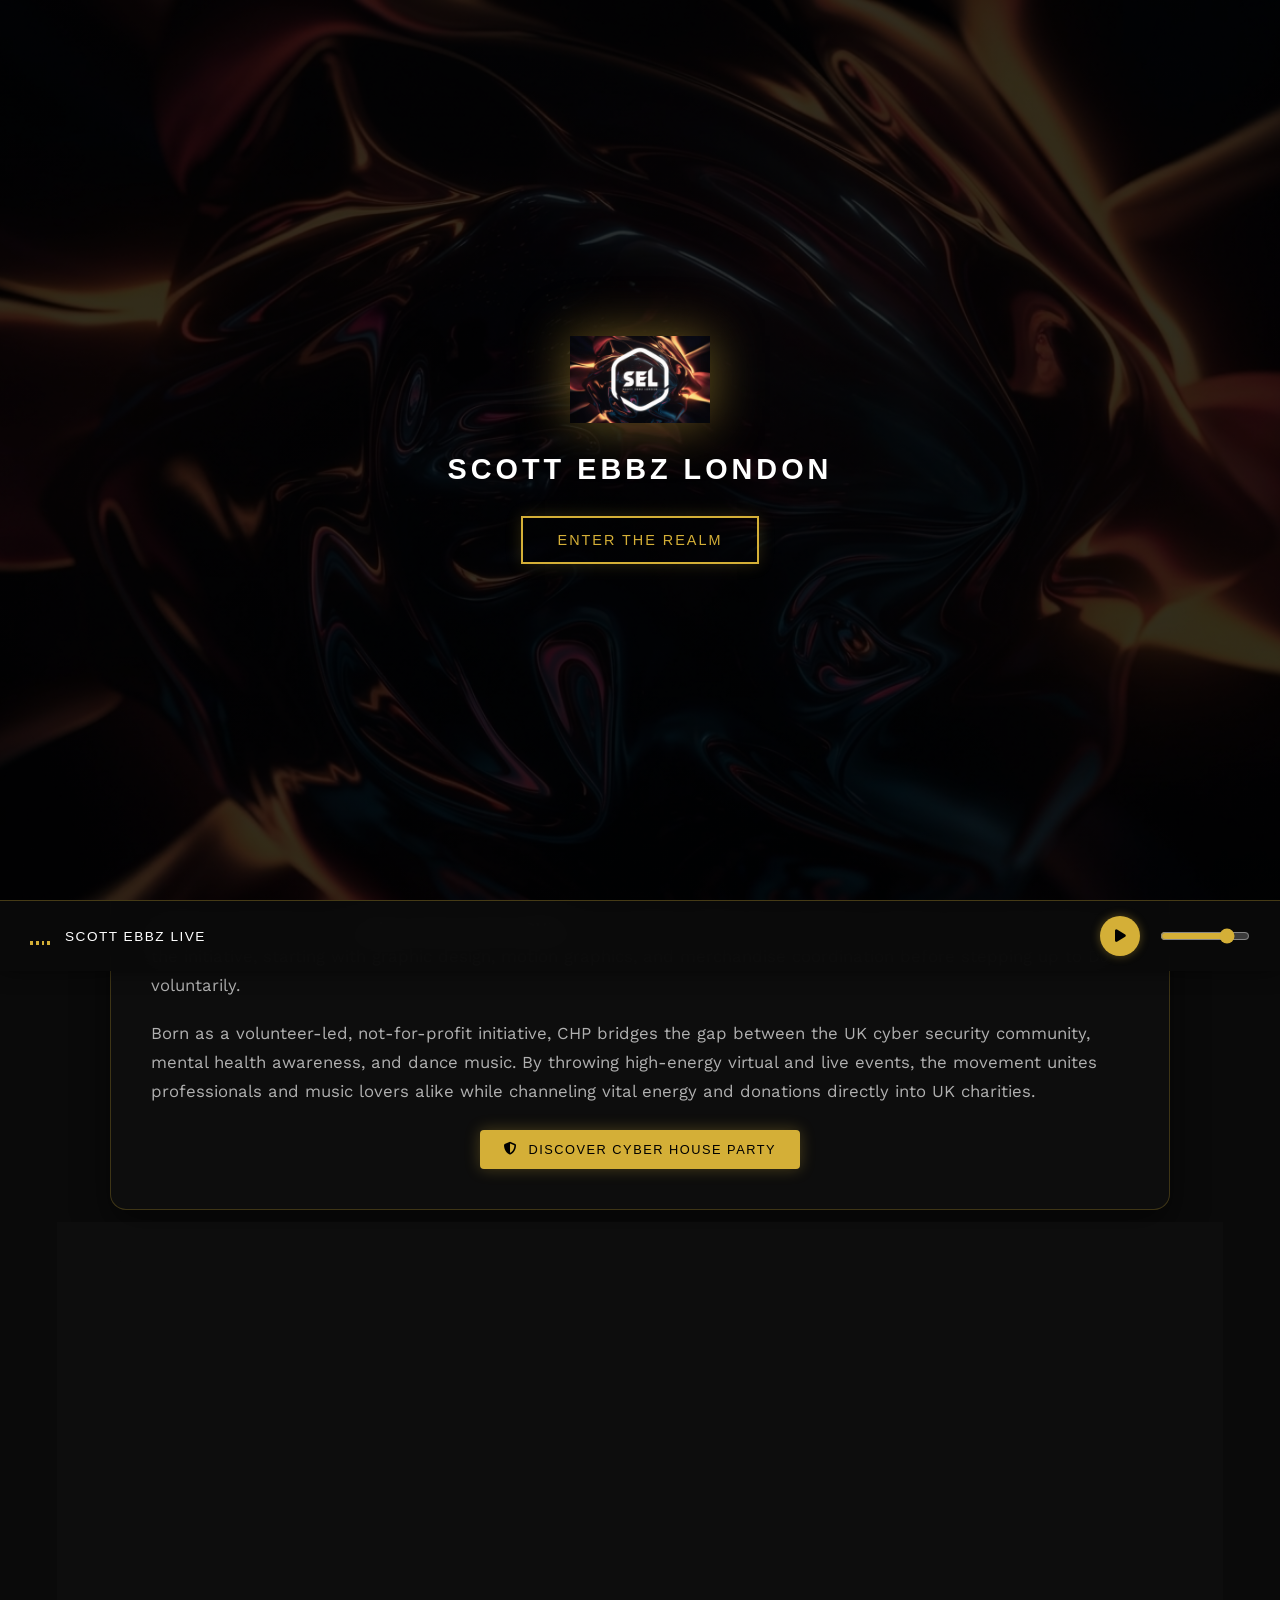
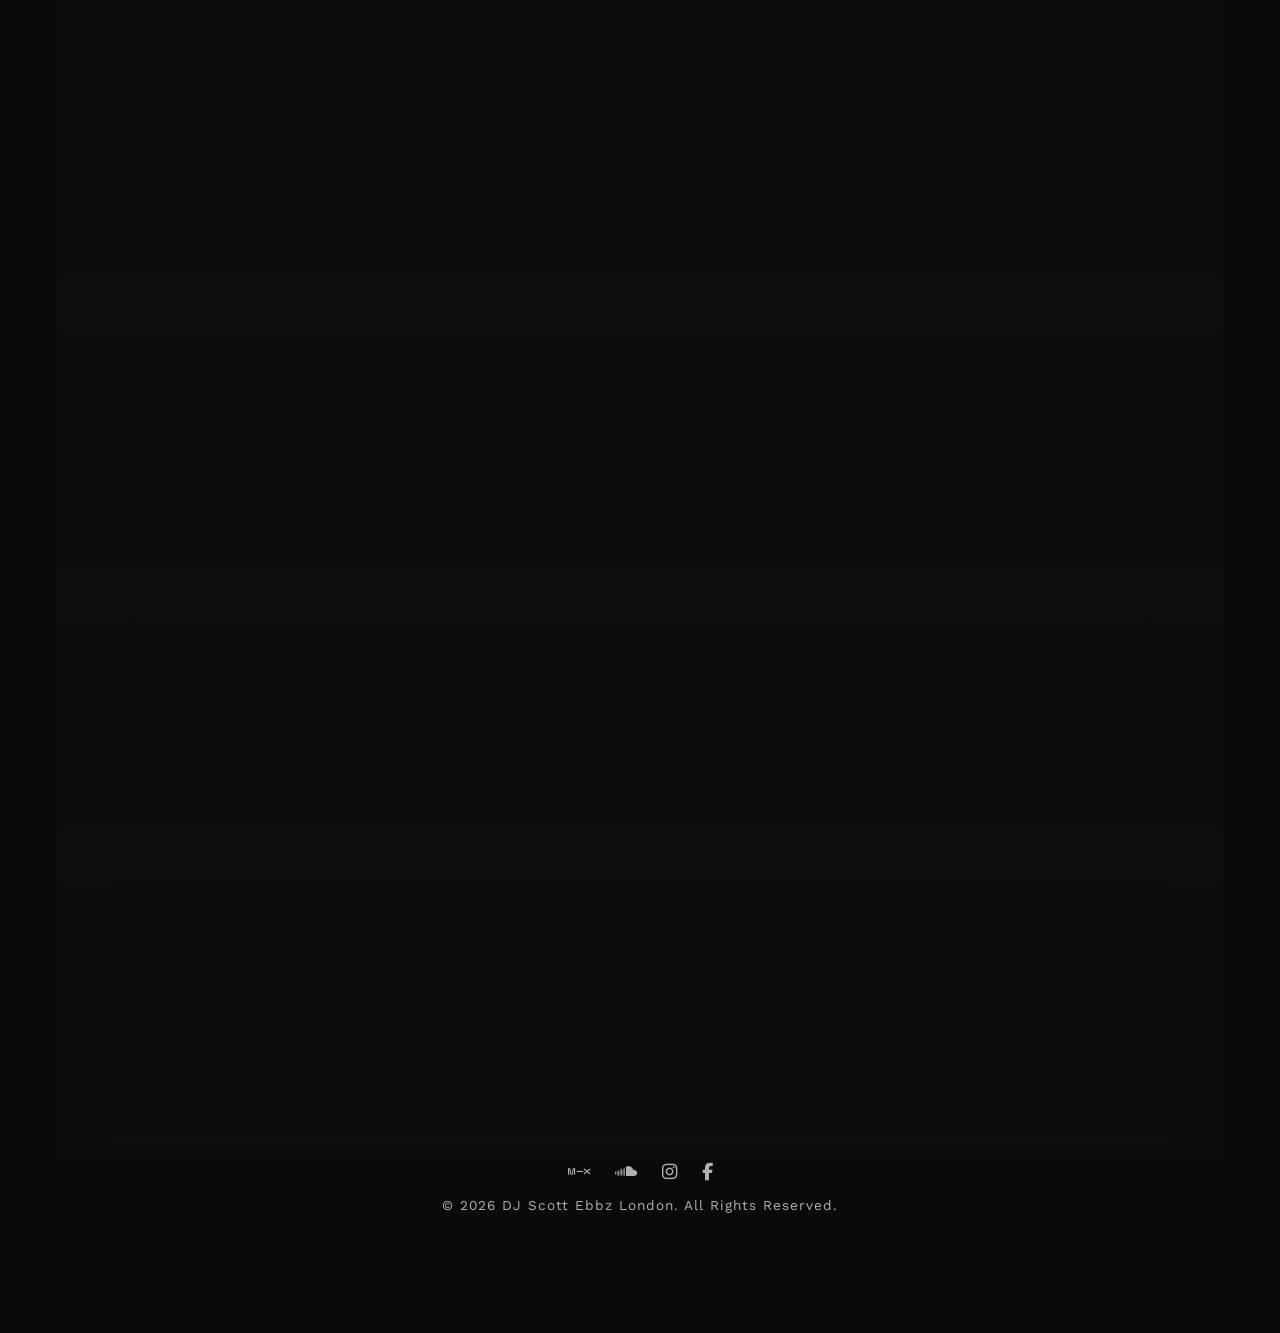
==== commit fdc5552f: "Fix HTML encoding issues and update biography section" ====
--- a/index.html
+++ b/index.html
@@ -61,6 +61,25 @@
                     <p>Hailing from the heart of the capital, <strong>DJ Scott Ebbz London</strong> brings a distinctive blend of driving basslines, atmospheric soundscapes, and high-energy house rhythms to dance floors across the UK.</p>
 
                     <p>With years spent honing his craft behind the decks and delivering immersive sets across iconic London venues such as <strong>ExCeL London, London Olympia, The Business Design Centre, Patch London, Ruby Tuesdays, Caesars Nightclub, Weston-super-Mare Grand Pier, FLEX FM and FME Radio Hastings</strong>, Scott has built a reputation for crafting energetic journeys that resonate with those who appreciate House Music and its subgenres as well as Techno and Drum and Bass.</p>
+
+                    <p>Scott has been a core part of <strong>Cyber House Party (CHP)</strong> since <strong>October 2020</strong>. Initially starting with graphic design, motion graphics, and the creation and distribution of merchandise, his role expanded into performing voluntary DJ sets to support the movement.</p>
+                </div>
+            </div>
+        </section>
+
+        <!-- Cyber House Party Spotlight Section -->
+        <section id="chp-spotlight" class="info-section">
+            <div class="glass-container glow-border">
+                <h2 class="section-title glitch-hover" data-text="CYBER HOUSE PARTY">CYBER HOUSE PARTY</h2>
+                <div class="bio-content">
+                    <p>Scott’s involvement with <strong>Cyber House Party (CHP)</strong> since October 2020 spans both the creative and musical sides of the initiative, starting with graphic design, motion graphics, and merchandise coordination before stepping up to DJ voluntarily.</p>
+                    
+                    <p>Born as a volunteer-led, not-for-profit initiative, CHP bridges the gap between the UK cyber security community, mental health awareness, and dance music. By throwing high-energy virtual and live events, the movement unites professionals and music lovers alike while channeling vital energy and donations directly into UK charities.</p>
+                </div>
+                <div class="platform-links" style="margin-top: 25px;">
+                    <a href="https://cyberhouseparty.com/" target="_blank" class="platform-btn primary-platform glitch-hover" data-text="DISCOVER CYBER HOUSE PARTY">
+                        <i class="fa-solid fa-shield-halved"></i> DISCOVER CYBER HOUSE PARTY
+                    </a>
                 </div>
             </div>
         </section>
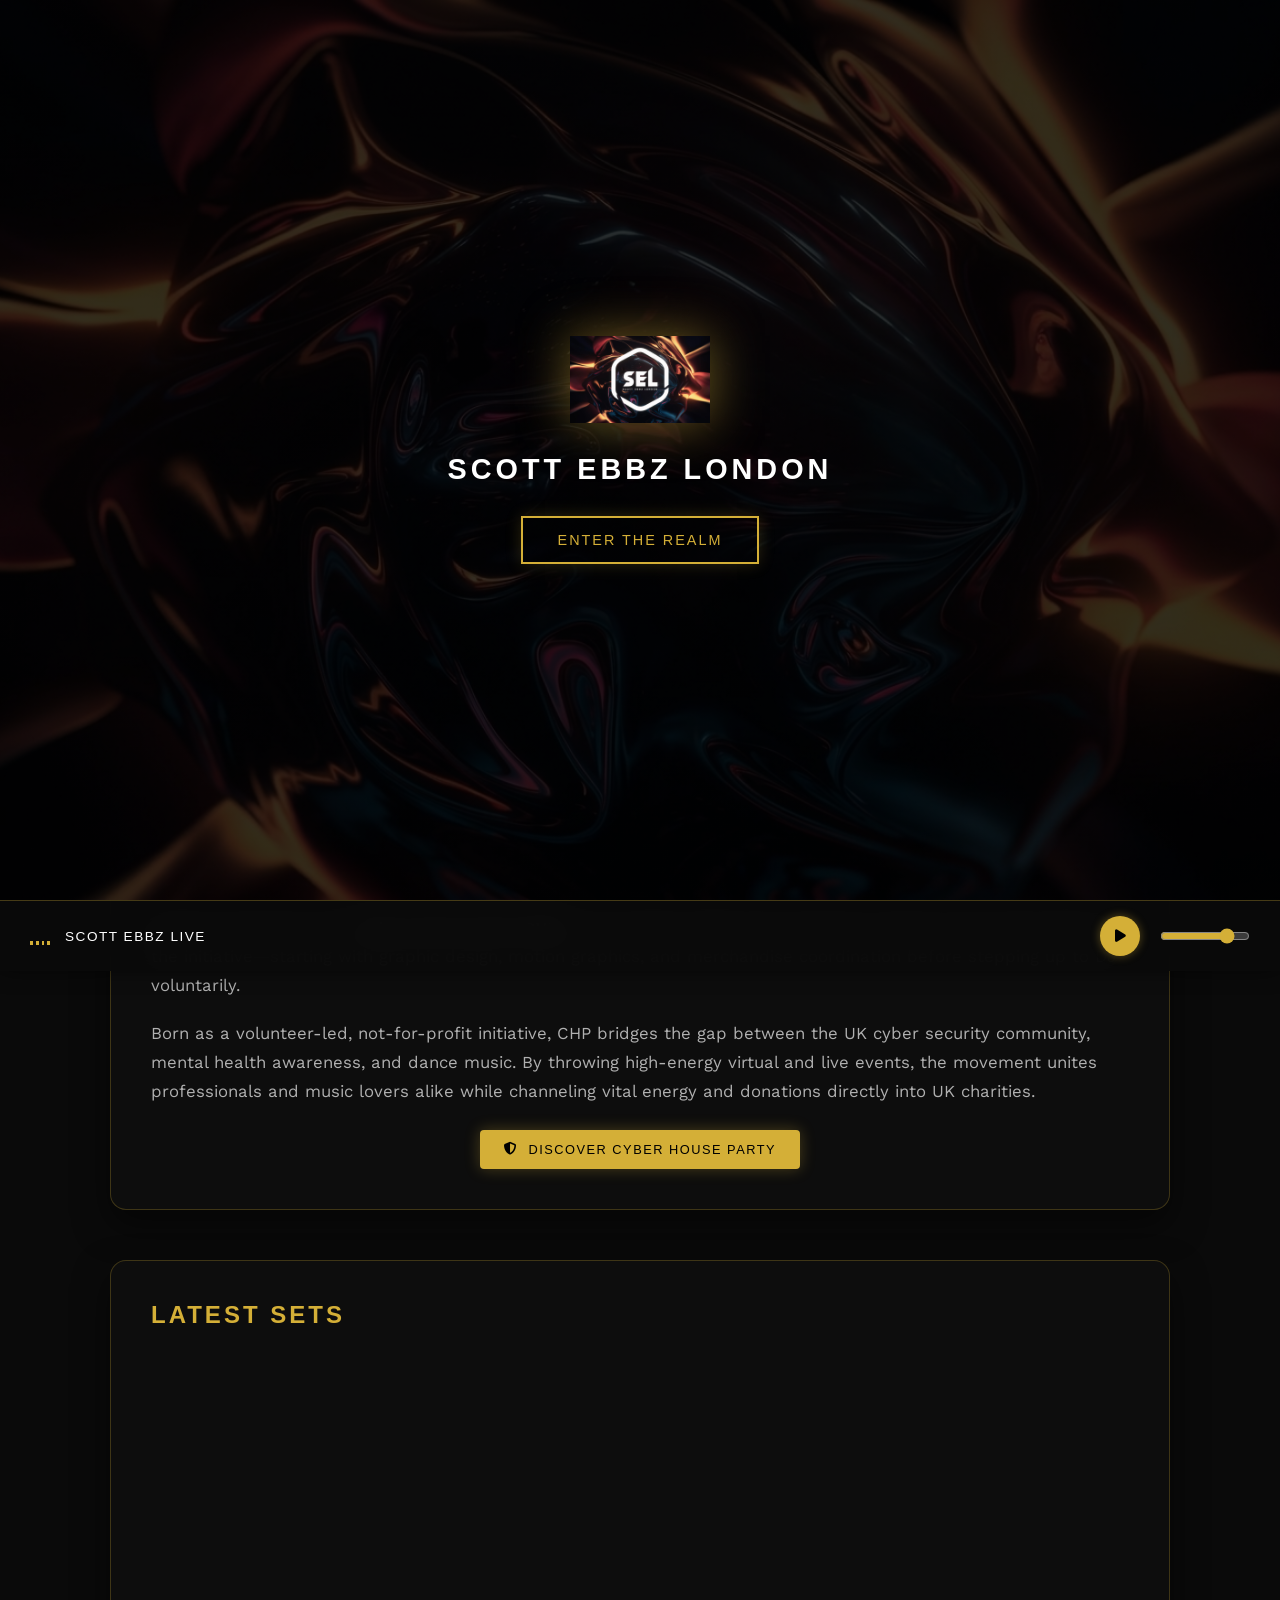
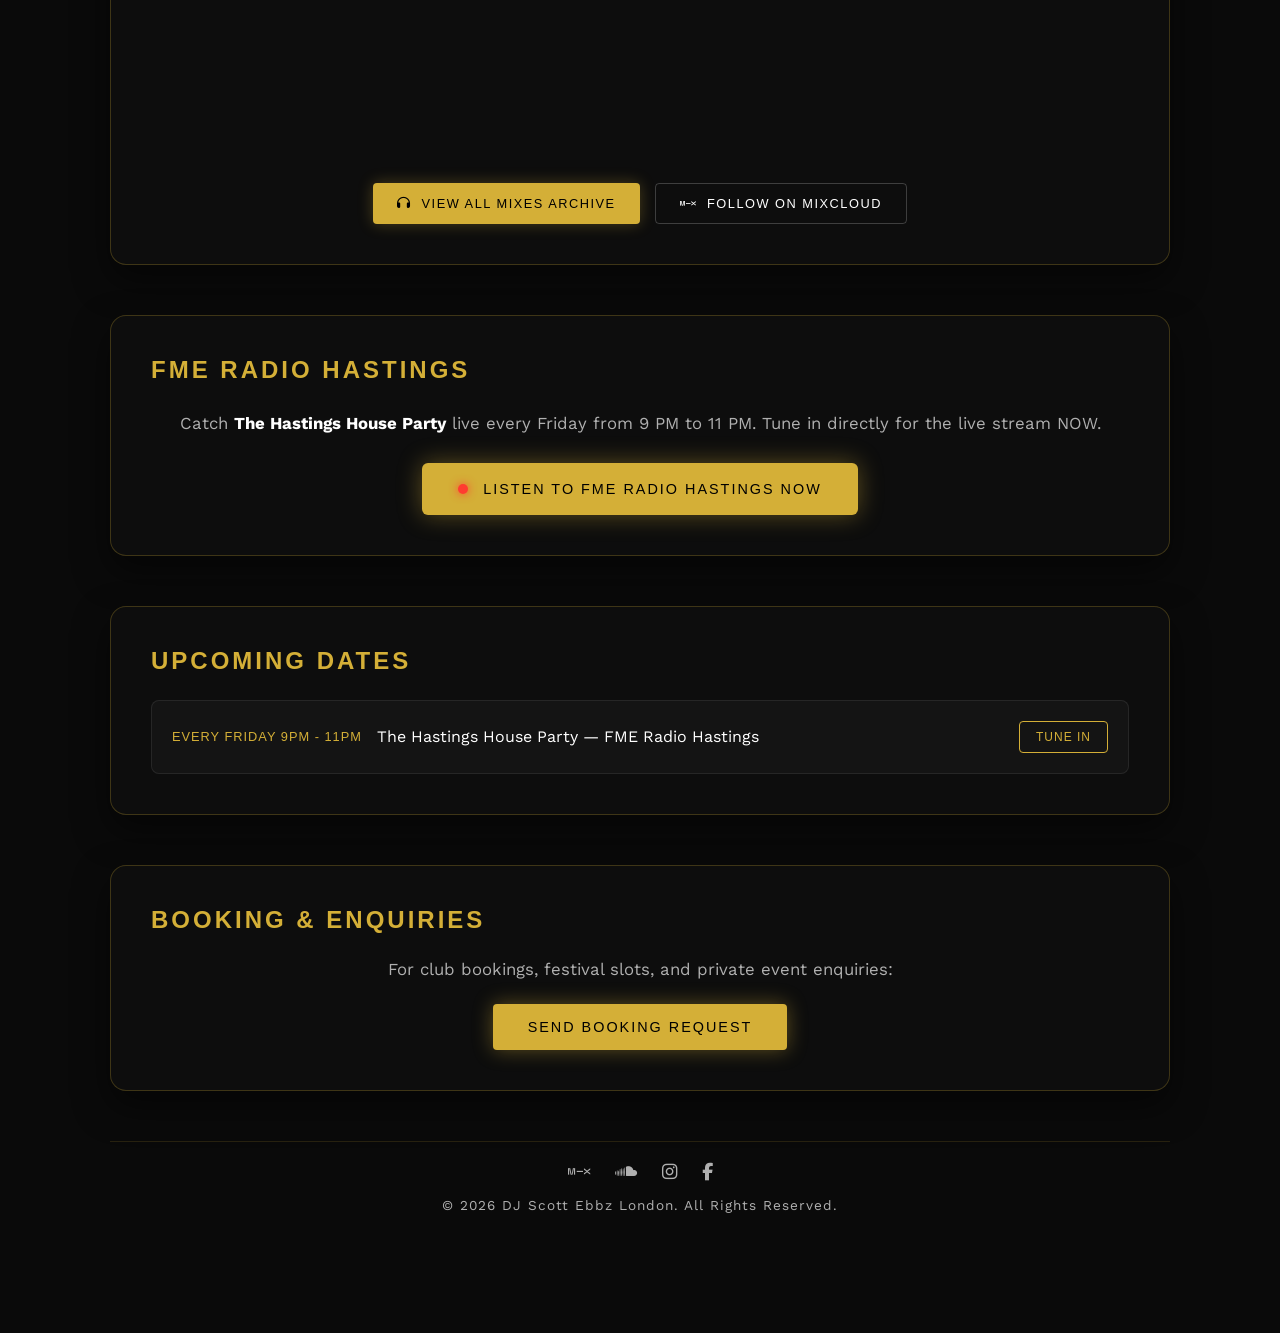
==== commit 8ffc4fe4: "Add favicon links to index.html Added favicon links to the head section and ensured proper HTML stru" ====
--- a/index.html
+++ b/index.html
@@ -5,6 +5,11 @@
     <meta name="viewport" content="width=device-width, initial-scale=1.0">
     <title>DJ Scott Ebbz London</title>
     <link rel="stylesheet" href="style.css">
+    
+    <!-- Favicon Links -->
+    <link rel="icon" type="image/svg+xml" href="favicon.svg">
+    <link rel="apple-touch-icon" href="favicon.svg">
+
     <link rel="preconnect" href="https://fonts.googleapis.com">
     <link rel="preconnect" href="https://fonts.gstatic.com" crossorigin>
     <link href="https://fonts.googleapis.com/css2?family=Syncopate:wght@400;700&family=Work+Sans:wght@300;400;600&display=swap" rel="stylesheet">
@@ -72,7 +77,7 @@
             <div class="glass-container glow-border">
                 <h2 class="section-title glitch-hover" data-text="CYBER HOUSE PARTY">CYBER HOUSE PARTY</h2>
                 <div class="bio-content">
-                    <p>Scott’s involvement with <strong>Cyber House Party (CHP)</strong> since October 2020 spans both the creative and musical sides of the initiative, starting with graphic design, motion graphics, and merchandise coordination before stepping up to DJ voluntarily.</p>
+                    <p>Scott’s involvement with <strong>Cyber House Party (CHP)</strong> since October 2020 spans both the creative and musical sides of the initiative—starting with graphic design, motion graphics, and merchandise coordination before stepping up to DJ voluntarily.</p>
                     
                     <p>Born as a volunteer-led, not-for-profit initiative, CHP bridges the gap between the UK cyber security community, mental health awareness, and dance music. By throwing high-energy virtual and live events, the movement unites professionals and music lovers alike while channeling vital energy and donations directly into UK charities.</p>
                 </div>
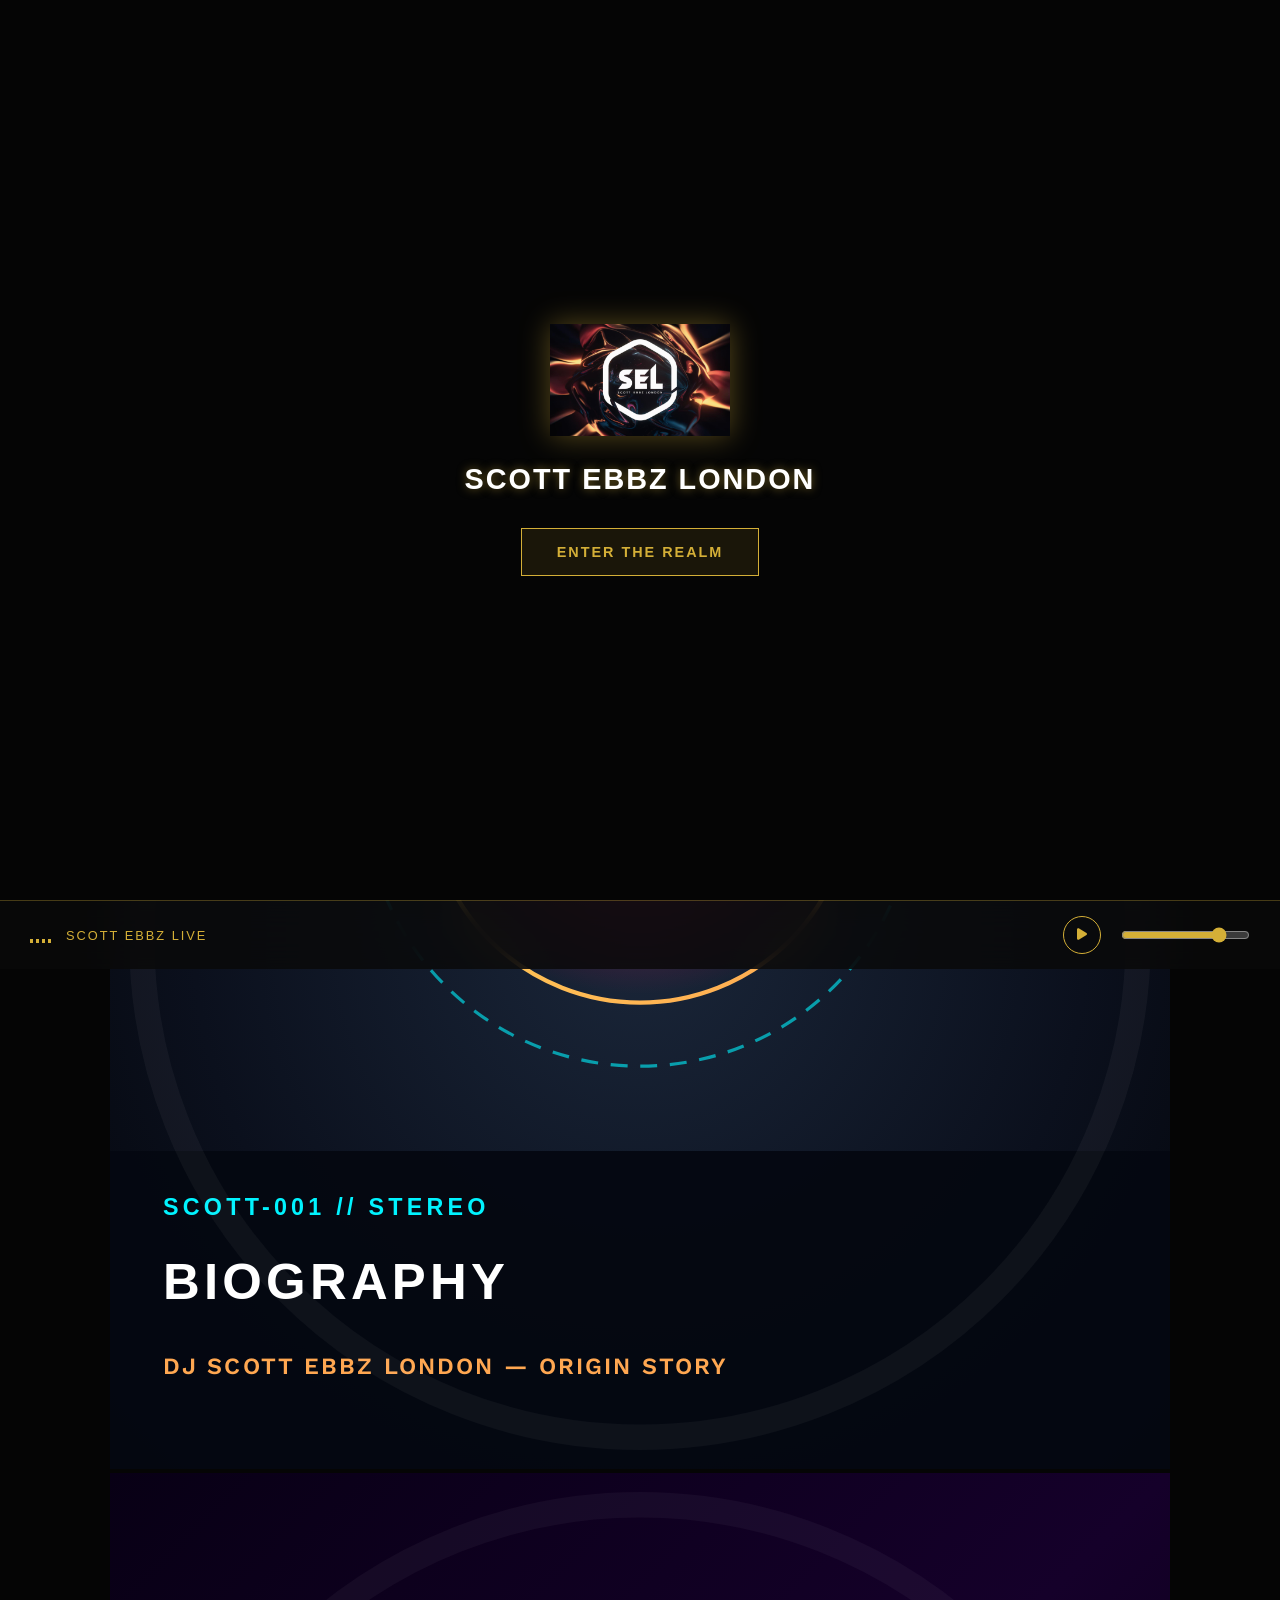
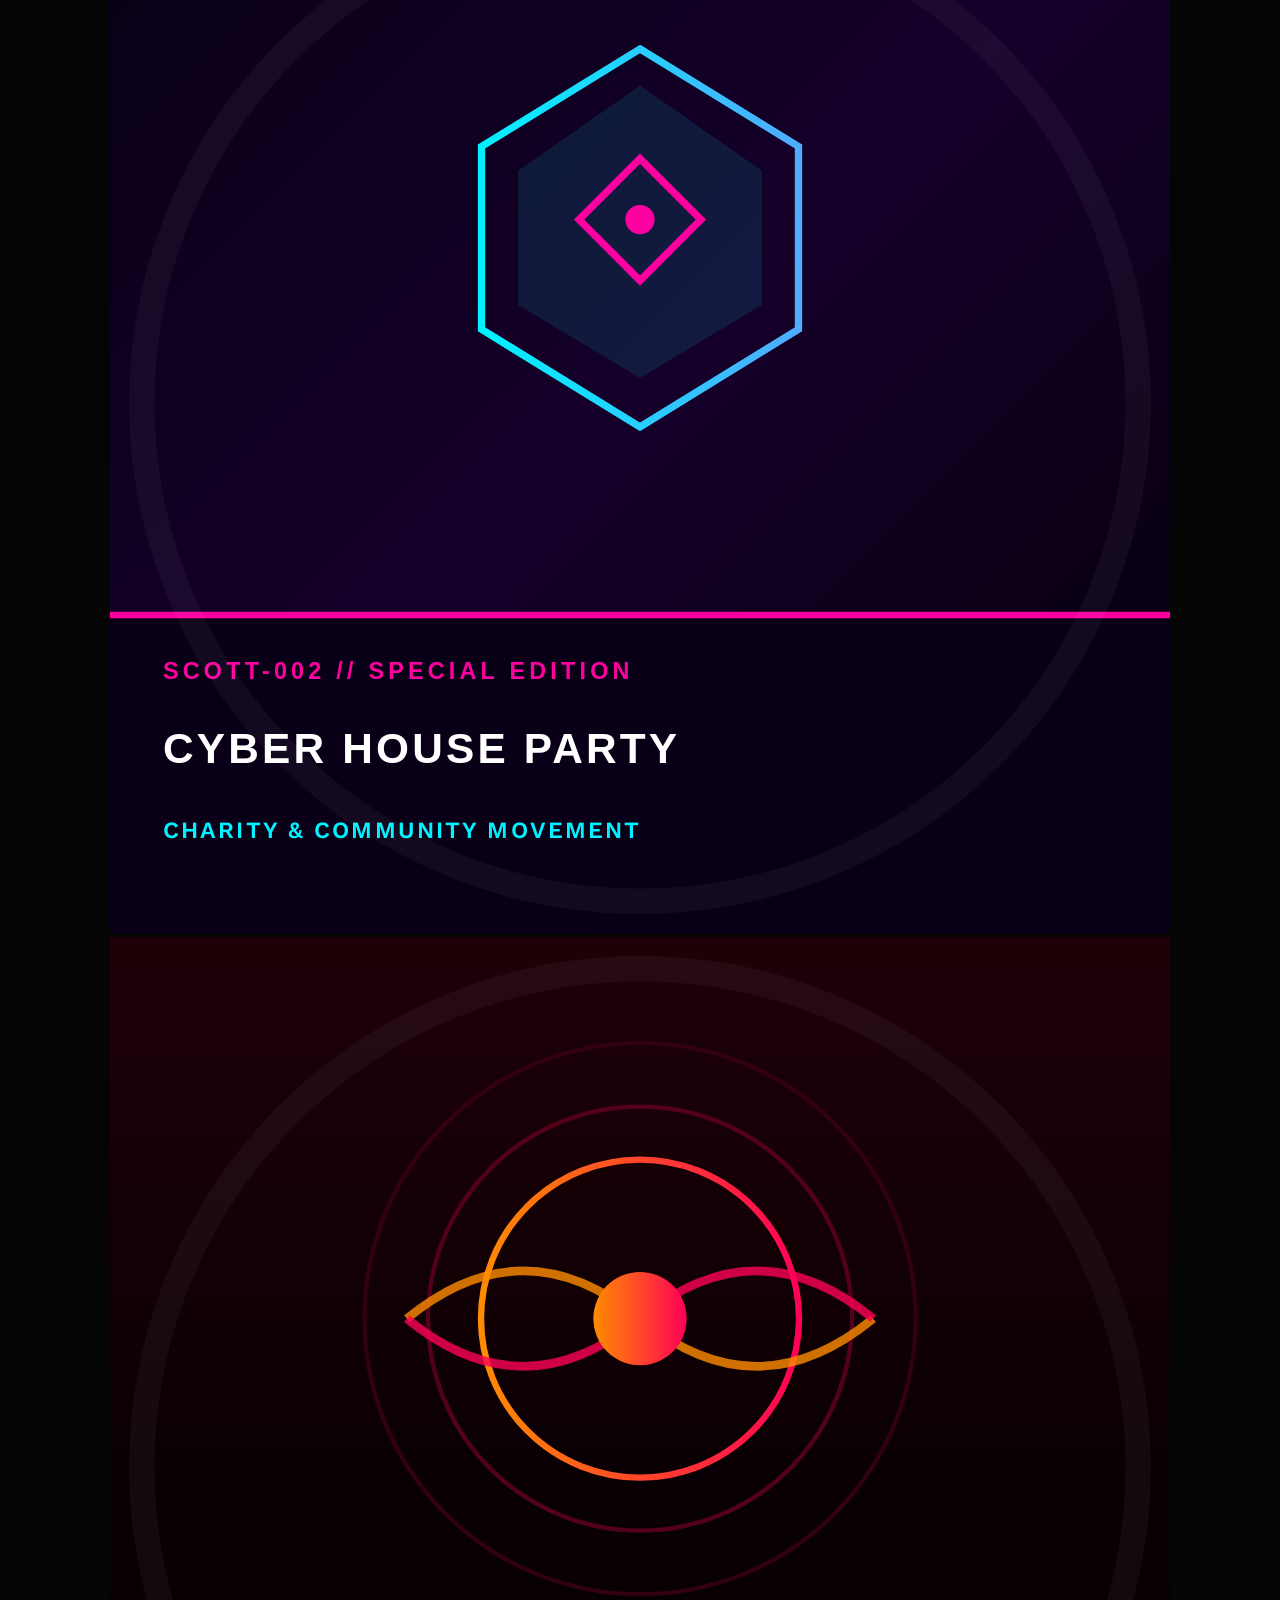
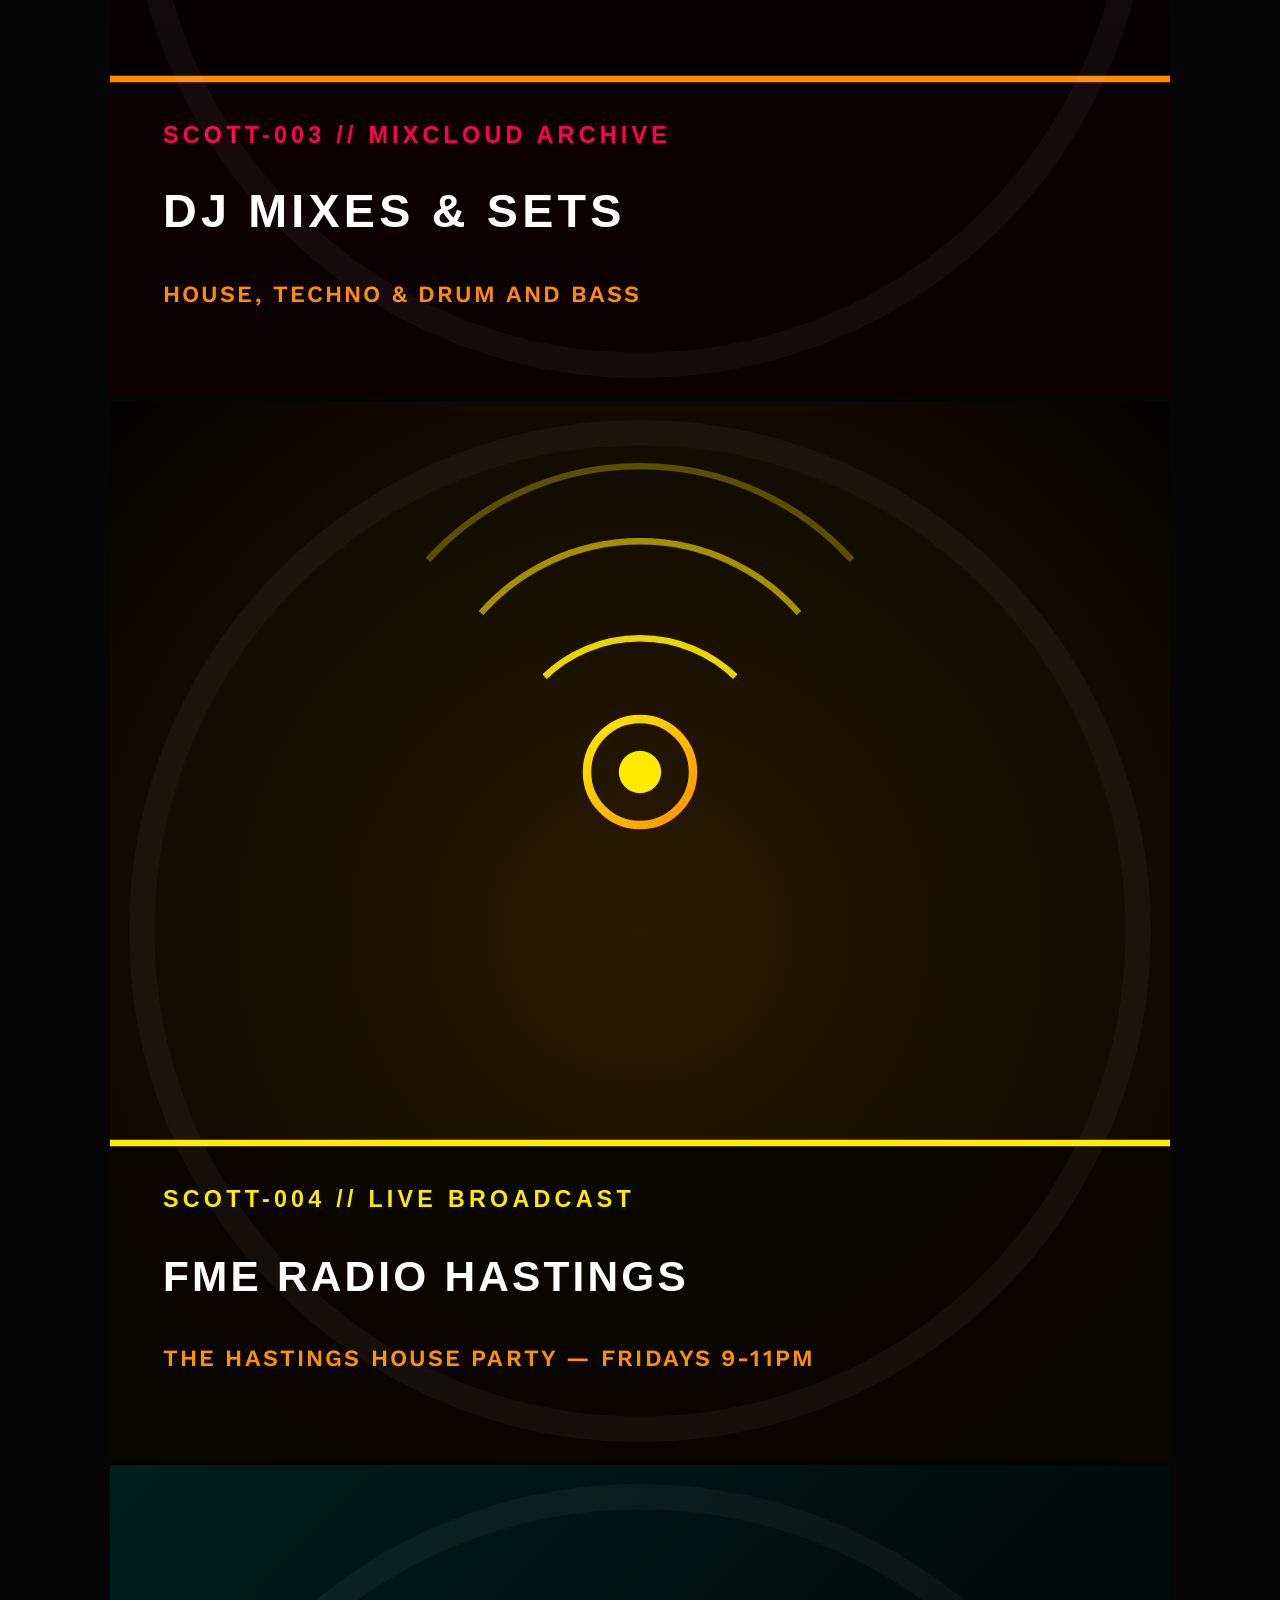
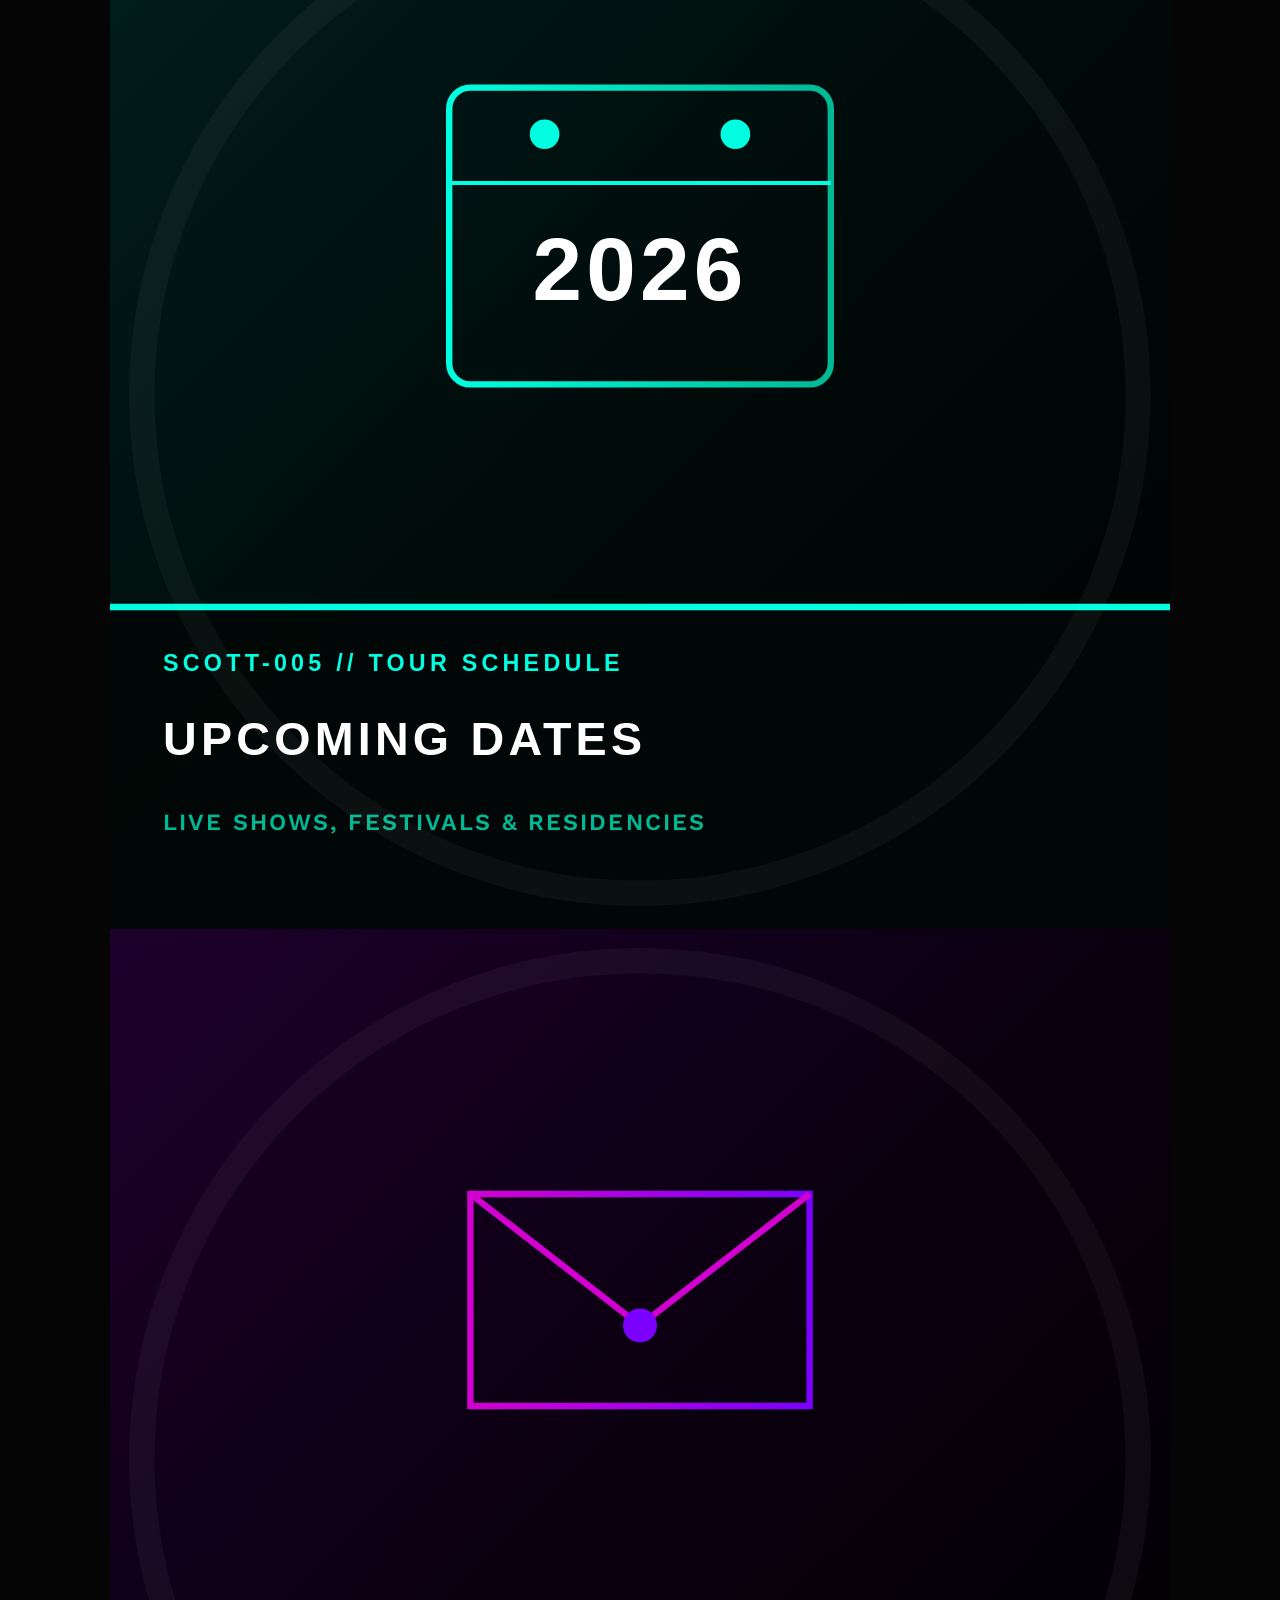
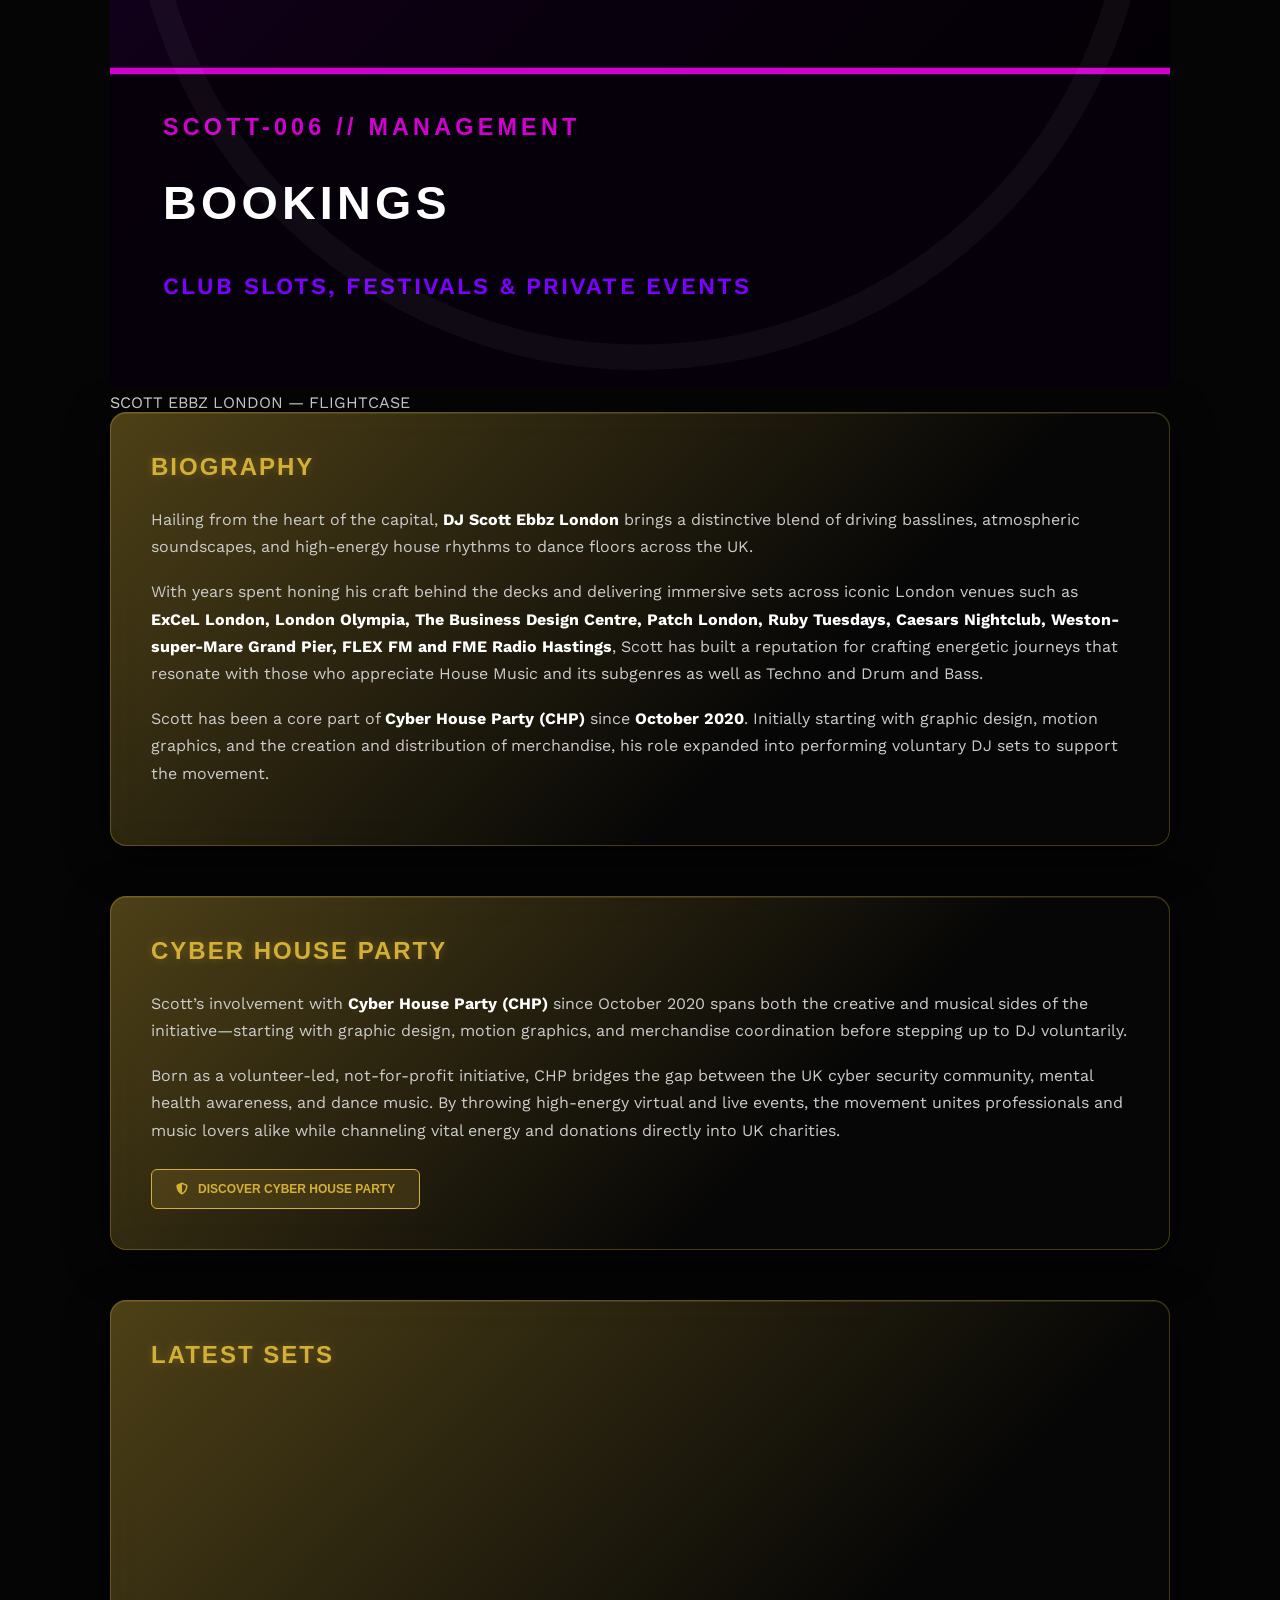
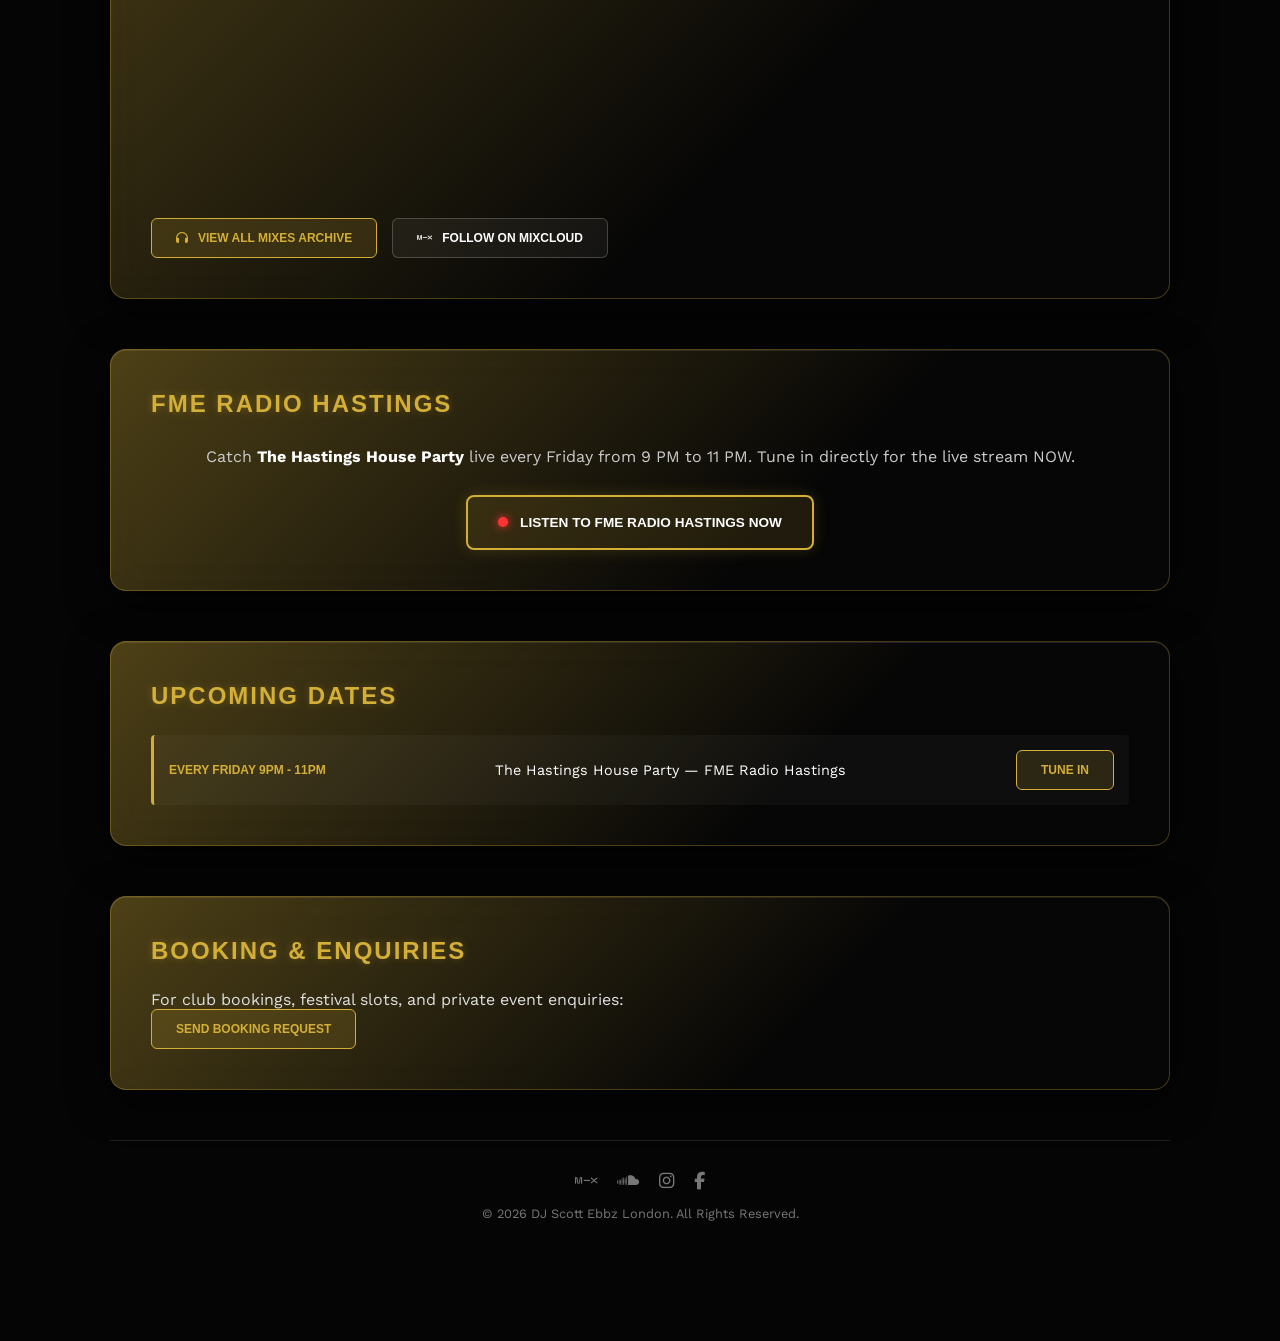
==== commit 8bf3cafa: "Update print statement from 'Hello' to 'Goodbye'" ====
--- a/index.html
+++ b/index.html
@@ -22,8 +22,8 @@
         <div class="splash-bg-image"></div>
         <div class="splash-content">
             <img src="images/logo.png" alt="DJ Scott Ebbz London" class="splash-logo">
-            <h1 class="splash-title glitch-hover" data-text="SCOTT EBBZ LONDON">SCOTT EBBZ LONDON</h1>
-            <button id="enter-btn" class="enter-button glitch-hover" data-text="ENTER THE REALM">ENTER THE REALM</button>
+            <h1 class="splash-title">SCOTT EBBZ LONDON</h1>
+            <button id="enter-btn" class="enter-button">ENTER THE REALM</button>
         </div>
     </div>
 
@@ -40,28 +40,281 @@
             <div class="logo-box">
                 <img src="images/logo.png" alt="DJ Scott Ebbz London" class="sel-logo">
             </div>
+            
             <nav class="main-nav">
                 <ul>
-                    <li><a href="index.html" class="glitch-hover" data-text="HOME">HOME</a></li>
-                    <li><a href="#bio" class="glitch-hover" data-text="BIO">BIO</a></li>
-                    <li><a href="mixes.html" class="glitch-hover" data-text="ALL MIXES">ALL MIXES</a></li>
-                    <li><a href="#fme-radio" class="glitch-hover" data-text="FME RADIO">FME RADIO</a></li>
-                    <li><a href="#dates" class="glitch-hover" data-text="DATES">DATES</a></li>
-                    <li><a href="#booking" class="glitch-hover" data-text="BOOKING">BOOKING</a></li>
+                    <li><a href="#bio">BIO</a></li>
+                    <li><a href="#chp-spotlight">CHP</a></li>
+                    <li><a href="mixes.html">MIXES</a></li>
+                    <li><a href="#fme-radio">FME RADIO</a></li>
+                    <li><a href="#dates">DATES</a></li>
+                    <li><a href="#booking">BOOKING</a></li>
                 </ul>
             </nav>
+
             <div class="hero-socials">
-                <a href="https://www.mixcloud.com/Scott_EBBZ_London/" target="_blank" aria-label="Mixcloud" class="glitch-hover" data-text=""><i class="fa-brands fa-mixcloud"></i></a>
-                <a href="https://soundcloud.com" target="_blank" aria-label="SoundCloud" class="glitch-hover" data-text=""><i class="fa-brands fa-soundcloud"></i></a>
-                <a href="https://instagram.com" target="_blank" aria-label="Instagram" class="glitch-hover" data-text=""><i class="fa-brands fa-instagram"></i></a>
-                <a href="https://facebook.com" target="_blank" aria-label="Facebook" class="glitch-hover" data-text=""><i class="fa-brands fa-facebook-f"></i></a>
+                <a href="https://www.mixcloud.com/Scott_EBBZ_London/" target="_blank" aria-label="Mixcloud"><i class="fa-brands fa-mixcloud"></i></a>
+                <a href="https://soundcloud.com" target="_blank" aria-label="SoundCloud"><i class="fa-brands fa-soundcloud"></i></a>
+                <a href="https://instagram.com" target="_blank" aria-label="Instagram"><i class="fa-brands fa-instagram"></i></a>
+                <a href="https://facebook.com" target="_blank" aria-label="Facebook"><i class="fa-brands fa-facebook-f"></i></a>
             </div>
         </header>
+
+        <!-- ==========================================================================
+             3D OPEN FLIGHTCASE RECORD CRATE WITH ARTWORK SLEEVES
+             ========================================================================== -->
+        <section class="crate-section-wrapper">
+            <h2 class="crate-instruction-title">CRATE DIGGING — HOVER OR SCROLL TO FLIP RECORDS</h2>
+
+            <div class="crate-stage-container">
+                
+                <!-- Left Vertical Scroll Control -->
+                <div class="crate-vertical-scroll-track" id="crate-scroll-bar">
+                    <div class="scroll-arrow scroll-up"><i class="fa-solid fa-chevron-up"></i></div>
+                    <div class="scroll-thumb-rail">
+                        <div class="scroll-thumb" id="scroll-thumb"></div>
+                    </div>
+                    <div class="scroll-arrow scroll-down"><i class="fa-solid fa-chevron-down"></i></div>
+                </div>
+
+                <!-- 3D Open Flightcase Box Structure -->
+                <div class="flightcase-3d-crate" id="crate-bay">
+                    
+                    <!-- Flightcase Rear Inside Wall & Interior Depth -->
+                    <div class="crate-interior-back"></div>
+
+                    <!-- 6 Vinyl Records Stacked Front-to-Back Inside Crate -->
+                    <div class="crate-records-stack">
+
+                        <!-- Record 1: BIO -->
+                        <a href="#bio" class="stacked-record-sleeve" style="--index: 0;">
+                            <div class="sleeve-card">
+                                <svg class="sleeve-svg-art" viewBox="0 0 500 500" xmlns="http://www.w3.org/2000/svg">
+                                    <defs>
+                                        <radialGradient id="bio-bg" cx="50%" cy="50%" r="70%">
+                                            <stop offset="0%" stop-color="#1a2639"/>
+                                            <stop offset="60%" stop-color="#0b101d"/>
+                                            <stop offset="100%" stop-color="#03050a"/>
+                                        </radialGradient>
+                                        <radialGradient id="bio-glow" cx="50%" cy="40%" r="40%">
+                                            <stop offset="0%" stop-color="#ff0055" stop-opacity="0.8"/>
+                                            <stop offset="100%" stop-color="#ff0055" stop-opacity="0"/>
+                                        </radialGradient>
+                                        <linearGradient id="bio-gold" x1="0%" y1="0%" x2="100%" y2="100%">
+                                            <stop offset="0%" stop-color="#ffe259"/>
+                                            <stop offset="100%" stop-color="#ffa751"/>
+                                        </linearGradient>
+                                    </defs>
+                                    <rect width="500" height="500" fill="url(#bio-bg)"/>
+                                    <circle cx="250" cy="180" r="160" fill="url(#bio-glow)"/>
+                                    <circle cx="250" cy="180" r="130" fill="none" stroke="#00f3ff" stroke-width="1.5" stroke-dasharray="8,6" opacity="0.6"/>
+                                    <circle cx="250" cy="180" r="100" fill="none" stroke="url(#bio-gold)" stroke-width="2"/>
+                                    <g transform="translate(250, 170) scale(1.0)" text-anchor="middle">
+                                        <path d="M-20,-30 C-10,-45 10,-45 20,-30 C30,-15 25,10 0,30 C-25,10 -30,-15 -20,-30 Z" fill="none" stroke="#00f3ff" stroke-width="3"/>
+                                        <circle cx="0" cy="-10" r="18" fill="url(#bio-gold)"/>
+                                        <path d="M-35,40 C-20,20 20,20 35,40 C20,60 -20,60 -35,40 Z" fill="none" stroke="#ff0055" stroke-width="2"/>
+                                    </g>
+                                    <rect x="0" y="350" width="500" height="150" fill="#050811" opacity="0.96"/>
+                                    <line x1="0" y1="350" x2="500" y2="350" stroke="url(#bio-gold)" stroke-width="3"/>
+                                    <text x="25" y="380" font-family="'Syncopate', sans-serif" font-weight="700" font-size="11" fill="#00f3ff" letter-spacing="2">SCOTT-001 // STEREO</text>
+                                    <text x="25" y="420" font-family="'Syncopate', sans-serif" font-weight="700" font-size="24" fill="#ffffff" letter-spacing="2">BIOGRAPHY</text>
+                                    <text x="25" y="455" font-family="'Work Sans', sans-serif" font-weight="600" font-size="11" fill="#ffa751" letter-spacing="1">DJ SCOTT EBBZ LONDON — ORIGIN STORY</text>
+                                    <circle cx="250" cy="250" r="235" fill="none" stroke="#ffffff" stroke-width="12" opacity="0.04"/>
+                                </svg>
+                            </div>
+                        </a>
+
+                        <!-- Record 2: CHP -->
+                        <a href="#chp-spotlight" class="stacked-record-sleeve" style="--index: 1;">
+                            <div class="sleeve-card">
+                                <svg class="sleeve-svg-art" viewBox="0 0 500 500" xmlns="http://www.w3.org/2000/svg">
+                                    <defs>
+                                        <linearGradient id="chp-bg" x1="0%" y1="0%" x2="100%" y2="100%">
+                                            <stop offset="0%" stop-color="#080015"/>
+                                            <stop offset="50%" stop-color="#15002a"/>
+                                            <stop offset="100%" stop-color="#030008"/>
+                                        </linearGradient>
+                                        <linearGradient id="chp-cyan" x1="0%" y1="0%" x2="100%" y2="0%">
+                                            <stop offset="0%" stop-color="#00f2fe"/>
+                                            <stop offset="100%" stop-color="#4facfe"/>
+                                        </linearGradient>
+                                    </defs>
+                                    <rect width="500" height="500" fill="url(#chp-bg)"/>
+                                    <g stroke="url(#chp-cyan)" stroke-width="1" opacity="0.15">
+                                        <line x1="50" y1="0" x2="50" y2="500"/><line x1="100" y1="0" x2="100" y2="500"/>
+                                        <line x1="150" y1="0" x2="150" y2="500"/><line x1="200" y1="0" x2="200" y2="500"/>
+                                        <line x1="250" y1="0" x2="250" y2="500"/><line x1="300" y1="0" x2="300" y2="500"/>
+                                        <line x1="350" y1="0" x2="350" y2="500"/><line x1="400" y1="0" x2="400" y2="500"/>
+                                        <line x1="450" y1="0" x2="450" y2="500"/>
+                                    </g>
+                                    <g transform="translate(250, 175) scale(1.15)" text-anchor="middle">
+                                        <path d="M0,-80 L65,-40 L65,35 L0,75 L-65,35 L-65,-40 Z" fill="none" stroke="url(#chp-cyan)" stroke-width="3"/>
+                                        <path d="M0,-65 L50,-30 L50,25 L0,55 L-50,25 L-50,-30 Z" fill="#00f2fe" opacity="0.1"/>
+                                        <path d="M-25,-10 L0,-35 L25,-10 L0,15 Z" fill="none" stroke="#ff00a0" stroke-width="3"/>
+                                        <circle cx="0" cy="-10" r="6" fill="#ff00a0"/>
+                                    </g>
+                                    <rect x="0" y="350" width="500" height="150" fill="#090017" opacity="0.96"/>
+                                    <line x1="0" y1="350" x2="500" y2="350" stroke="#ff00a0" stroke-width="3"/>
+                                    <text x="25" y="380" font-family="'Syncopate', sans-serif" font-weight="700" font-size="11" fill="#ff00a0" letter-spacing="2">SCOTT-002 // SPECIAL EDITION</text>
+                                    <text x="25" y="420" font-family="'Syncopate', sans-serif" font-weight="700" font-size="20" fill="#ffffff" letter-spacing="1.5">CYBER HOUSE PARTY</text>
+                                    <text x="25" y="455" font-family="'Work Sans', sans-serif" font-weight="600" font-size="11" fill="#00f2fe" letter-spacing="1">CHARITY & COMMUNITY MOVEMENT</text>
+                                    <circle cx="250" cy="250" r="235" fill="none" stroke="#ffffff" stroke-width="12" opacity="0.04"/>
+                                </svg>
+                            </div>
+                        </a>
+
+                        <!-- Record 3: MIXES -->
+                        <a href="mixes.html" class="stacked-record-sleeve" style="--index: 2;">
+                            <div class="sleeve-card">
+                                <svg class="sleeve-svg-art" viewBox="0 0 500 500" xmlns="http://www.w3.org/2000/svg">
+                                    <defs>
+                                        <linearGradient id="mix-bg" x1="0%" y1="0%" x2="0%" y2="100%">
+                                            <stop offset="0%" stop-color="#1f0008"/>
+                                            <stop offset="50%" stop-color="#0a0003"/>
+                                            <stop offset="100%" stop-color="#000000"/>
+                                        </linearGradient>
+                                        <linearGradient id="mix-amber" x1="0%" y1="0%" x2="100%" y2="0%">
+                                            <stop offset="0%" stop-color="#ff8c00"/>
+                                            <stop offset="100%" stop-color="#ff0055"/>
+                                        </linearGradient>
+                                    </defs>
+                                    <rect width="500" height="500" fill="url(#mix-bg)"/>
+                                    <g transform="translate(250,180)">
+                                        <circle cx="0" cy="0" r="130" fill="none" stroke="#330010" stroke-width="2"/>
+                                        <circle cx="0" cy="0" r="100" fill="none" stroke="#55001a" stroke-width="2"/>
+                                        <circle cx="0" cy="0" r="75" fill="none" stroke="url(#mix-amber)" stroke-width="3"/>
+                                        <path d="M-110,0 Q-55,-45 0,0 T110,0" fill="none" stroke="#ff8c00" stroke-width="4" opacity="0.8"/>
+                                        <path d="M-110,0 Q-55,45 0,0 T110,0" fill="none" stroke="#ff0055" stroke-width="4" opacity="0.8"/>
+                                        <circle cx="0" cy="0" r="22" fill="url(#mix-amber)"/>
+                                    </g>
+                                    <rect x="0" y="350" width="500" height="150" fill="#0d0004" opacity="0.96"/>
+                                    <line x1="0" y1="350" x2="500" y2="350" stroke="#ff8c00" stroke-width="3"/>
+                                    <text x="25" y="380" font-family="'Syncopate', sans-serif" font-weight="700" font-size="11" fill="#ff0055" letter-spacing="2">SCOTT-003 // MIXCLOUD ARCHIVE</text>
+                                    <text x="25" y="420" font-family="'Syncopate', sans-serif" font-weight="700" font-size="22" fill="#ffffff" letter-spacing="2">DJ MIXES & SETS</text>
+                                    <text x="25" y="455" font-family="'Work Sans', sans-serif" font-weight="600" font-size="11" fill="#ff8c00" letter-spacing="1">HOUSE, TECHNO & DRUM AND BASS</text>
+                                    <circle cx="250" cy="250" r="235" fill="none" stroke="#ffffff" stroke-width="12" opacity="0.04"/>
+                                </svg>
+                            </div>
+                        </a>
+
+                        <!-- Record 4: FME RADIO -->
+                        <a href="#fme-radio" class="stacked-record-sleeve" style="--index: 3;">
+                            <div class="sleeve-card">
+                                <svg class="sleeve-svg-art" viewBox="0 0 500 500" xmlns="http://www.w3.org/2000/svg">
+                                    <defs>
+                                        <radialGradient id="fme-bg" cx="50%" cy="50%" r="75%">
+                                            <stop offset="0%" stop-color="#2a1a00"/>
+                                            <stop offset="70%" stop-color="#0f0900"/>
+                                            <stop offset="100%" stop-color="#000000"/>
+                                        </radialGradient>
+                                        <linearGradient id="fme-yellow" x1="0%" y1="0%" x2="100%" y2="100%">
+                                            <stop offset="0%" stop-color="#ffea00"/>
+                                            <stop offset="100%" stop-color="#ff9100"/>
+                                        </linearGradient>
+                                    </defs>
+                                    <rect width="500" height="500" fill="url(#fme-bg)"/>
+                                    <g transform="translate(250,175)">
+                                        <circle cx="0" cy="0" r="25" fill="none" stroke="url(#fme-yellow)" stroke-width="4"/>
+                                        <path d="M-45,-45 A65,65 0 0,1 45,-45" fill="none" stroke="#ffea00" stroke-width="3" opacity="0.9"/>
+                                        <path d="M-75,-75 A100,100 0 0,1 75,-75" fill="none" stroke="#ffea00" stroke-width="3" opacity="0.6"/>
+                                        <path d="M-100,-100 A135,135 0 0,1 100,-100" fill="none" stroke="#ffea00" stroke-width="3" opacity="0.3"/>
+                                        <circle cx="0" cy="0" r="10" fill="#ffea00"/>
+                                    </g>
+                                    <rect x="0" y="350" width="500" height="150" fill="#0a0600" opacity="0.96"/>
+                                    <line x1="0" y1="350" x2="500" y2="350" stroke="#ffea00" stroke-width="3"/>
+                                    <text x="25" y="380" font-family="'Syncopate', sans-serif" font-weight="700" font-size="11" fill="#ffea00" letter-spacing="2">SCOTT-004 // LIVE BROADCAST</text>
+                                    <text x="25" y="420" font-family="'Syncopate', sans-serif" font-weight="700" font-size="20" fill="#ffffff" letter-spacing="1.5">FME RADIO HASTINGS</text>
+                                    <text x="25" y="455" font-family="'Work Sans', sans-serif" font-weight="600" font-size="11" fill="#ff9100" letter-spacing="1">THE HASTINGS HOUSE PARTY — FRIDAYS 9-11PM</text>
+                                    <circle cx="250" cy="250" r="235" fill="none" stroke="#ffffff" stroke-width="12" opacity="0.04"/>
+                                </svg>
+                            </div>
+                        </a>
+
+                        <!-- Record 5: DATES -->
+                        <a href="#dates" class="stacked-record-sleeve" style="--index: 4;">
+                            <div class="sleeve-card">
+                                <svg class="sleeve-svg-art" viewBox="0 0 500 500" xmlns="http://www.w3.org/2000/svg">
+                                    <defs>
+                                        <linearGradient id="date-bg" x1="0%" y1="0%" x2="100%" y2="100%">
+                                            <stop offset="0%" stop-color="#001f1d"/>
+                                            <stop offset="50%" stop-color="#000b0a"/>
+                                            <stop offset="100%" stop-color="#000000"/>
+                                        </linearGradient>
+                                        <linearGradient id="date-green" x1="0%" y1="0%" x2="100%" y2="0%">
+                                            <stop offset="0%" stop-color="#00ffe1"/>
+                                            <stop offset="100%" stop-color="#00b894"/>
+                                        </linearGradient>
+                                    </defs>
+                                    <rect width="500" height="500" fill="url(#date-bg)"/>
+                                    <g transform="translate(250,175)" text-anchor="middle">
+                                        <rect x="-90" y="-70" width="180" height="140" rx="10" fill="none" stroke="url(#date-green)" stroke-width="3"/>
+                                        <line x1="-90" y1="-25" x2="90" y2="-25" stroke="#00ffe1" stroke-width="2"/>
+                                        <circle cx="-45" cy="-48" r="7" fill="#00ffe1"/>
+                                        <circle cx="45" cy="-48" r="7" fill="#00ffe1"/>
+                                        <text x="0" y="30" font-family="'Syncopate', sans-serif" font-weight="700" font-size="42" fill="#ffffff" letter-spacing="2">2026</text>
+                                    </g>
+                                    <rect x="0" y="350" width="500" height="150" fill="#000807" opacity="0.96"/>
+                                    <line x1="0" y1="350" x2="500" y2="350" stroke="#00ffe1" stroke-width="3"/>
+                                    <text x="25" y="380" font-family="'Syncopate', sans-serif" font-weight="700" font-size="11" fill="#00ffe1" letter-spacing="2">SCOTT-005 // TOUR SCHEDULE</text>
+                                    <text x="25" y="420" font-family="'Syncopate', sans-serif" font-weight="700" font-size="22" fill="#ffffff" letter-spacing="2">UPCOMING DATES</text>
+                                    <text x="25" y="455" font-family="'Work Sans', sans-serif" font-weight="600" font-size="11" fill="#00b894" letter-spacing="1">LIVE SHOWS, FESTIVALS & RESIDENCIES</text>
+                                    <circle cx="250" cy="250" r="235" fill="none" stroke="#ffffff" stroke-width="12" opacity="0.04"/>
+                                </svg>
+                            </div>
+                        </a>
+
+                        <!-- Record 6: BOOKING -->
+                        <a href="#booking" class="stacked-record-sleeve" style="--index: 5;">
+                            <div class="sleeve-card">
+                                <svg class="sleeve-svg-art" viewBox="0 0 500 500" xmlns="http://www.w3.org/2000/svg">
+                                    <defs>
+                                        <linearGradient id="book-bg" x1="0%" y1="0%" x2="100%" y2="100%">
+                                            <stop offset="0%" stop-color="#1d002c"/>
+                                            <stop offset="50%" stop-color="#0a000f"/>
+                                            <stop offset="100%" stop-color="#000000"/>
+                                        </linearGradient>
+                                        <linearGradient id="book-purple" x1="0%" y1="0%" x2="100%" y2="0%">
+                                            <stop offset="0%" stop-color="#d100d1"/>
+                                            <stop offset="100%" stop-color="#7b00ff"/>
+                                        </linearGradient>
+                                    </defs>
+                                    <rect width="500" height="500" fill="url(#book-bg)"/>
+                                    <g transform="translate(250,175)">
+                                        <path d="M-80,-50 L80,-50 L80,50 L-80,50 Z" fill="none" stroke="url(#book-purple)" stroke-width="3"/>
+                                        <path d="M-80,-50 L0,12 L80,-50" fill="none" stroke="#d100d1" stroke-width="3"/>
+                                        <circle cx="0" cy="12" r="8" fill="#7b00ff"/>
+                                    </g>
+                                    <rect x="0" y="350" width="500" height="150" fill="#07000b" opacity="0.96"/>
+                                    <line x1="0" y1="350" x2="500" y2="350" stroke="#d100d1" stroke-width="3"/>
+                                    <text x="25" y="380" font-family="'Syncopate', sans-serif" font-weight="700" font-size="11" fill="#d100d1" letter-spacing="2">SCOTT-006 // MANAGEMENT</text>
+                                    <text x="25" y="420" font-family="'Syncopate', sans-serif" font-weight="700" font-size="22" fill="#ffffff" letter-spacing="2">BOOKINGS</text>
+                                    <text x="25" y="455" font-family="'Work Sans', sans-serif" font-weight="600" font-size="11" fill="#7b00ff" letter-spacing="1">CLUB SLOTS, FESTIVALS & PRIVATE EVENTS</text>
+                                    <circle cx="250" cy="250" r="235" fill="none" stroke="#ffffff" stroke-width="12" opacity="0.04"/>
+                                </svg>
+                            </div>
+                        </a>
+
+                    </div>
+
+                    <!-- 3D Flightcase Physical Outer Walls (Front & Sides) -->
+                    <div class="crate-front-panel">
+                        <div class="crate-corner corner-fl"></div>
+                        <div class="crate-corner corner-fr"></div>
+                        <div class="crate-latch"></div>
+                        <span class="crate-badge">SCOTT EBBZ LONDON — FLIGHTCASE</span>
+                    </div>
+                    <div class="crate-left-panel"></div>
+                    <div class="crate-right-panel"></div>
+
+                </div>
+
+            </div>
+        </section>
 
         <!-- Bio Section -->
         <section id="bio" class="info-section">
             <div class="glass-container glow-border">
-                <h2 class="section-title glitch-hover" data-text="BIOGRAPHY">BIOGRAPHY</h2>
+                <h2 class="section-title">BIOGRAPHY</h2>
                 <div class="bio-content">
                     <p>Hailing from the heart of the capital, <strong>DJ Scott Ebbz London</strong> brings a distinctive blend of driving basslines, atmospheric soundscapes, and high-energy house rhythms to dance floors across the UK.</p>
 
@@ -75,14 +328,14 @@
         <!-- Cyber House Party Spotlight Section -->
         <section id="chp-spotlight" class="info-section">
             <div class="glass-container glow-border">
-                <h2 class="section-title glitch-hover" data-text="CYBER HOUSE PARTY">CYBER HOUSE PARTY</h2>
+                <h2 class="section-title">CYBER HOUSE PARTY</h2>
                 <div class="bio-content">
                     <p>Scott’s involvement with <strong>Cyber House Party (CHP)</strong> since October 2020 spans both the creative and musical sides of the initiative—starting with graphic design, motion graphics, and merchandise coordination before stepping up to DJ voluntarily.</p>
                     
                     <p>Born as a volunteer-led, not-for-profit initiative, CHP bridges the gap between the UK cyber security community, mental health awareness, and dance music. By throwing high-energy virtual and live events, the movement unites professionals and music lovers alike while channeling vital energy and donations directly into UK charities.</p>
                 </div>
                 <div class="platform-links" style="margin-top: 25px;">
-                    <a href="https://cyberhouseparty.com/" target="_blank" class="platform-btn primary-platform glitch-hover" data-text="DISCOVER CYBER HOUSE PARTY">
+                    <a href="https://cyberhouseparty.com/" target="_blank" class="platform-btn primary-platform">
                         <i class="fa-solid fa-shield-halved"></i> DISCOVER CYBER HOUSE PARTY
                     </a>
                 </div>
@@ -92,15 +345,15 @@
         <!-- Music Section -->
         <section id="music" class="info-section">
             <div class="glass-container glow-border">
-                <h2 class="section-title glitch-hover" data-text="LATEST SETS">LATEST SETS</h2>
+                <h2 class="section-title">LATEST SETS</h2>
                 <div class="player-container">
                     <iframe width="100%" height="400" src="https://player-widget.mixcloud.com/widget/iframe/?light=1&autoplay=0&feed=%2FScott_EBBZ_London%2F2-hours-of-house-dj-scott-ebbz-london%2F" frameborder="0"></iframe>
                 </div>
                 <div class="platform-links">
-                    <a href="mixes.html" class="platform-btn primary-platform glitch-hover" data-text="VIEW ALL MIXES ARCHIVE">
+                    <a href="mixes.html" class="platform-btn primary-platform">
                         <i class="fa-solid fa-headphones"></i> VIEW ALL MIXES ARCHIVE
                     </a>
-                    <a href="https://www.mixcloud.com/Scott_EBBZ_London/" target="_blank" class="platform-btn secondary-platform glitch-hover" data-text="FOLLOW ON MIXCLOUD">
+                    <a href="https://www.mixcloud.com/Scott_EBBZ_London/" target="_blank" class="platform-btn secondary-platform">
                         <i class="fa-brands fa-mixcloud"></i> FOLLOW ON MIXCLOUD
                     </a>
                 </div>
@@ -110,13 +363,13 @@
         <!-- FME Radio Direct Action Section -->
         <section id="fme-radio" class="info-section">
             <div class="glass-container glow-border">
-                <h2 class="section-title glitch-hover" data-text="FME RADIO HASTINGS">FME RADIO HASTINGS</h2>
+                <h2 class="section-title">FME RADIO HASTINGS</h2>
                 <div class="bio-content" style="text-align: center; margin-bottom: 25px;">
                     <p>Catch <strong>The Hastings House Party</strong> live every Friday from 9 PM to 11 PM. Tune in directly for the live stream NOW.</p>
                 </div>
 
                 <div class="fme-direct-action-box">
-                    <a href="https://live365.com/station/The-She-Radio---Hastings-a12925" target="_blank" class="fme-massive-btn glitch-hover" data-text="LISTEN TO FME RADIO HASTINGS NOW">
+                    <a href="https://live365.com/station/The-She-Radio---Hastings-a12925" target="_blank" class="fme-massive-btn">
                         <span class="live-dot-pulse"></span>
                         <span>LISTEN TO FME RADIO HASTINGS NOW</span>
                     </a>
@@ -127,12 +380,12 @@
         <!-- Upcoming Dates Section -->
         <section id="dates" class="info-section">
             <div class="glass-container glow-border">
-                <h2 class="section-title glitch-hover" data-text="UPCOMING DATES">UPCOMING DATES</h2>
+                <h2 class="section-title">UPCOMING DATES</h2>
                 <div class="gig-list">
                     <div class="gig-item">
                         <span class="gig-date">EVERY FRIDAY 9PM - 11PM</span>
                         <span class="gig-venue">The Hastings House Party — FME Radio Hastings</span>
-                        <a href="https://live365.com/station/The-She-Radio---Hastings-a12925" target="_blank" class="gig-btn glitch-hover" data-text="TUNE IN">TUNE IN</a>
+                        <a href="https://live365.com/station/The-She-Radio---Hastings-a12925" target="_blank" class="gig-btn primary-platform">TUNE IN</a>
                     </div>
                 </div>
             </div>
@@ -141,10 +394,10 @@
         <!-- Booking Section -->
         <section id="booking" class="info-section">
             <div class="glass-container glow-border">
-                <h2 class="section-title glitch-hover" data-text="BOOKING & ENQUIRIES">BOOKING & ENQUIRIES</h2>
+                <h2 class="section-title">BOOKING & ENQUIRIES</h2>
                 <div class="booking-form">
                     <p>For club bookings, festival slots, and private event enquiries:</p>
-                    <a href="mailto:djscottebbzlondon@gmail.com?subject=BOOKING%20ENQUIRY" class="cta-button glitch-hover" data-text="SEND BOOKING REQUEST">SEND BOOKING REQUEST</a>
+                    <a href="mailto:djscottebbzlondon@gmail.com?subject=BOOKING%20ENQUIRY" class="cta-button">SEND BOOKING REQUEST</a>
                 </div>
             </div>
         </section>
@@ -152,10 +405,10 @@
         <!-- Footer -->
         <footer class="main-footer">
             <div class="footer-socials">
-                <a href="https://www.mixcloud.com/Scott_EBBZ_London/" target="_blank" class="glitch-hover" data-text=""><i class="fa-brands fa-mixcloud"></i></a>
-                <a href="https://soundcloud.com" target="_blank" class="glitch-hover" data-text=""><i class="fa-brands fa-soundcloud"></i></a>
-                <a href="https://instagram.com" target="_blank" class="glitch-hover" data-text=""><i class="fa-brands fa-instagram"></i></a>
-                <a href="https://facebook.com" target="_blank" class="glitch-hover" data-text=""><i class="fa-brands fa-facebook-f"></i></a>
+                <a href="https://www.mixcloud.com/Scott_EBBZ_London/" target="_blank"><i class="fa-brands fa-mixcloud"></i></a>
+                <a href="https://soundcloud.com" target="_blank"><i class="fa-brands fa-soundcloud"></i></a>
+                <a href="https://instagram.com" target="_blank"><i class="fa-brands fa-instagram"></i></a>
+                <a href="https://facebook.com" target="_blank"><i class="fa-brands fa-facebook-f"></i></a>
             </div>
             <p>&copy; 2026 DJ Scott Ebbz London. All Rights Reserved.</p>
         </footer>
@@ -168,10 +421,10 @@
             <div class="eq-bars" id="eq-indicator">
                 <span></span><span></span><span></span><span></span>
             </div>
-            <span class="track-title glitch-hover" data-text="SCOTT EBBZ LIVE">SCOTT EBBZ LIVE</span>
+            <span class="track-title">SCOTT EBBZ LIVE</span>
         </div>
         <div class="audio-controls">
-            <button id="bar-play-btn" aria-label="Play or Pause" class="glitch-hover" data-text=""><i class="fa-solid fa-play"></i></button>
+            <button id="bar-play-btn" aria-label="Play or Pause"><i class="fa-solid fa-play"></i></button>
             <input type="range" id="bar-volume" min="0" max="1" step="0.05" value="0.8">
         </div>
     </div>
@@ -202,7 +455,7 @@
 
         function animateCanvas() {
             ctx.clearRect(0, 0, width, height);
-            ctx.fillStyle = 'rgba(212, 175, 55, 0.4)';
+            ctx.fillStyle = 'rgba(255, 199, 44, 0.4)';
             
             particles.forEach(p => {
                 ctx.beginPath();
@@ -263,14 +516,46 @@
         function updatePlayState(isPlaying) {
             if (isPlaying) {
                 barPlayBtn.innerHTML = '<i class="fa-solid fa-pause"></i>';
-                barPlayBtn.setAttribute('data-text', '');
                 eqIndicator.classList.add('playing');
             } else {
                 barPlayBtn.innerHTML = '<i class="fa-solid fa-play"></i>';
-                barPlayBtn.setAttribute('data-text', '');
                 eqIndicator.classList.remove('playing');
             }
         }
+
+        // Crate Vertical Scrolling Control
+        const crateBay = document.getElementById('crate-bay');
+        const recordSleeves = document.querySelectorAll('.stacked-record-sleeve');
+        const scrollThumb = document.getElementById('scroll-thumb');
+        let currentFocus = 0;
+        const totalRecords = recordSleeves.length;
+
+        function updateCrateFocus(index) {
+            currentFocus = Math.max(0, Math.min(totalRecords - 1, index));
+            recordSleeves.forEach((sleeve, idx) => {
+                if (idx === currentFocus) {
+                    sleeve.classList.add('active-focus');
+                } else {
+                    sleeve.classList.remove('active-focus');
+                }
+            });
+            const pct = (currentFocus / (totalRecords - 1)) * 80;
+            if (scrollThumb) {
+                scrollThumb.style.top = pct + '%';
+            }
+        }
+
+        crateBay.addEventListener('wheel', (e) => {
+            e.preventDefault();
+            if (e.deltaY > 0) {
+                updateCrateFocus(currentFocus + 1);
+            } else {
+                updateCrateFocus(currentFocus - 1);
+            }
+        }, { passive: false });
+
+        document.querySelector('.scroll-up').addEventListener('click', () => updateCrateFocus(currentFocus - 1));
+        document.querySelector('.scroll-down').addEventListener('click', () => updateCrateFocus(currentFocus + 1));
     </script>
 </body>
 </html>
--- a/style.css
+++ b/style.css
@@ -1,43 +1,36 @@
-/* ==========================================
-   DJ SCOTT EBBZ LONDON - MAIN STYLESHEET
-   ========================================== */
-
-:root {
-    --bg-dark: #0a0a0a;
-    --gold: #d4af37;
-    --gold-glow: rgba(212, 175, 55, 0.3);
-    --glass-bg: rgba(15, 15, 15, 0.75);
-    --glass-border: rgba(212, 175, 55, 0.25);
-    --text-main: #ffffff;
-    --text-muted: #b0b0b0;
-    --font-heading: 'Syncopate', sans-serif;
-    --font-body: 'Work Sans', sans-serif;
-}
-
+/* ==========================================================================
+   GLOBAL RESET & TYPOGRAPHY
+   ========================================================================== */
 * {
-    box-sizing: border-box;
     margin: 0;
     padding: 0;
-}
-
-html {
-    scroll-behavior: smooth;
-}
-
+    box-sizing: border-box;
+}
+
+/* Custom Music Cursors (SVG Encoded) */
 body {
-    background-color: var(--bg-dark);
-    background-image: linear-gradient(rgba(10, 10, 10, 0.85), rgba(10, 10, 10, 0.85)), url('images/chroma-bg.jpg');
-    background-size: cover;
-    background-position: center;
-    background-attachment: fixed;
-    color: var(--text-main);
-    font-family: var(--font-body);
+    background-color: #050505;
+    color: #e0e0e0;
+    font-family: 'Work Sans', sans-serif;
     overflow-x: hidden;
     position: relative;
-    min-height: 100vh;
-}
-
-/* Background Canvas & Effects */
+    cursor: url("data:image/svg+xml,%3Csvg xmlns='http://www.w3.org/2000/svg' width='24' height='24' viewBox='0 0 24 24'%3E%3Ccircle cx='12' cy='12' r='10' fill='%23050505' stroke='%23d4af37' stroke-width='1.5'/%3E%3Ccircle cx='12' cy='12' r='7' fill='none' stroke='%23d4af37' stroke-width='0.8' opacity='0.6'/%3E%3Ccircle cx='12' cy='12' r='4' fill='none' stroke='%23d4af37' stroke-width='0.8' opacity='0.8'/%3E%3Ccircle cx='12' cy='12' r='2' fill='%23d4af37'/%3E%3C/svg%3E") 12 12, auto;
+}
+
+/* Hover Cursor: Gold DJ Headphones */
+a, button, input[type="range"], .gig-btn, .fme-massive-btn, .platform-btn, .cta-button, .enter-button {
+    cursor: url("data:image/svg+xml,%3Csvg xmlns='http://www.w3.org/2000/svg' width='28' height='28' viewBox='0 0 24 24'%3E%3Cpath fill='%23d4af37' d='M12 3a9 9 0 0 0-9 9v7a3 3 0 0 0 3 3h1a1 1 0 0 0 1-1v-6a1 1 0 0 0-1-1H5v-2a7 7 0 0 1 14 0v2h-2a1 1 0 0 0-1 1v6a1 1 0 0 0 1 1h1a3 3 0 0 0 3-3v-7a9 9 0 0 0-9-9z'/%3E%3C/svg%3E") 14 14, pointer !important;
+}
+
+h1, h2, h3, .splash-title, .section-title, .track-title {
+    font-family: 'Syncopate', sans-serif;
+    text-transform: uppercase;
+    letter-spacing: 2px;
+}
+
+/* ==========================================================================
+   BACKGROUND IMAGE & OVERLAYS
+   ========================================================================== */
 #ambient-canvas {
     position: fixed;
     top: 0;
@@ -48,13 +41,17 @@
     pointer-events: none;
 }
 
+/* Background image layered behind dark translucent radial overlay */
 .chroma-background {
     position: fixed;
     top: 0;
     left: 0;
     width: 100vw;
     height: 100vh;
-    background: radial-gradient(circle at 50% 20%, rgba(212, 175, 55, 0.08) 0%, transparent 60%);
+    background-image: radial-gradient(circle at 50% 30%, rgba(212, 175, 55, 0.08) 0%, rgba(5, 5, 5, 0.75) 80%), url('assets/bg.jpg');
+    background-size: cover;
+    background-position: center center;
+    background-repeat: no-repeat;
     z-index: -2;
     pointer-events: none;
 }
@@ -65,36 +62,26 @@
     left: 0;
     width: 100vw;
     height: 100vh;
-    box-shadow: inset 0 0 100px rgba(0, 0, 0, 0.9);
+    box-shadow: inset 0 0 120px rgba(0, 0, 0, 0.85);
     z-index: -1;
     pointer-events: none;
 }
 
-/* Splash Screen */
+/* ==========================================================================
+   SPLASH SCREEN
+   ========================================================================== */
 .splash-overlay {
     position: fixed;
     top: 0;
     left: 0;
     width: 100vw;
     height: 100vh;
-    background: #000000;
+    background-color: #050505;
     z-index: 9999;
     display: flex;
-    align-items: center;
-    justify-content: center;
-    transition: opacity 0.6s ease, visibility 0.6s ease;
-}
-
-.splash-bg-image {
-    position: absolute;
-    top: 0;
-    left: 0;
-    width: 100%;
-    height: 100%;
-    background-image: linear-gradient(rgba(0, 0, 0, 0.8), rgba(0, 0, 0, 0.8)), url('images/chroma-bg.jpg');
-    background-size: cover;
-    background-position: center;
-    z-index: 1;
+    justify-content: center;
+    align-items: center;
+    transition: opacity 0.8s ease, visibility 0.8s ease;
 }
 
 .splash-overlay.splash-hidden {
@@ -104,67 +91,99 @@
 }
 
 .splash-content {
-    position: relative;
+    display: flex;
+    flex-direction: column;
+    align-items: center;
+    justify-content: center;
+    text-align: center;
     z-index: 2;
-    display: flex;
-    flex-direction: column;
-    align-items: center;
-    justify-content: center;
-    text-align: center;
-    gap: 30px;
     padding: 20px;
+    max-width: 600px;
     width: 100%;
 }
 
 .splash-logo {
-    width: 140px;
+    width: 180px;
     height: auto;
-    filter: drop-shadow(0 0 25px rgba(212, 175, 55, 0.5));
+    margin-bottom: 25px;
+    object-fit: contain;
+    filter: drop-shadow(0 0 15px rgba(212, 175, 55, 0.4));
 }
 
 .splash-title {
-    font-family: var(--font-heading);
     font-size: 1.8rem;
-    color: var(--text-main);
-    letter-spacing: 4px;
+    color: #ffffff;
+    margin-bottom: 30px;
+    text-shadow: 0 0 10px rgba(212, 175, 55, 0.5);
+    line-height: 1.3;
 }
 
 .enter-button {
-    background: transparent;
-    color: var(--gold);
-    border: 2px solid var(--gold);
-    padding: 14px 35px;
-    font-family: var(--font-heading);
+    background: rgba(212, 175, 55, 0.1);
+    border: 1px solid #d4af37;
+    color: #d4af37;
+    padding: 15px 35px;
+    font-family: 'Syncopate', sans-serif;
     font-size: 0.9rem;
+    font-weight: 700;
     letter-spacing: 2px;
-    cursor: pointer;
     transition: all 0.3s ease;
-    box-shadow: 0 0 15px rgba(212, 175, 55, 0.2);
 }
 
 .enter-button:hover {
-    background: var(--gold);
-    color: #000000;
+    background: #d4af37;
+    color: #050505;
     box-shadow: 0 0 25px rgba(212, 175, 55, 0.6);
-    transform: translateY(-2px);
-}
-
-/* Content Layout */
+}
+
+/* ==========================================================================
+   LAYOUT & GLASSMORPHISM CONTAINERS
+   ========================================================================== */
 .content-wrapper {
     max-width: 1100px;
     margin: 0 auto;
     padding: 40px 20px 120px 20px;
 }
 
-/* Header & Navigation */
+.info-section {
+    margin-bottom: 50px;
+}
+
+.glass-container {
+    background: rgba(10, 10, 10, 0.45) !important;
+    backdrop-filter: blur(20px) saturate(180%);
+    -webkit-backdrop-filter: blur(20px) saturate(180%);
+    border: 1px solid rgba(212, 175, 55, 0.3);
+    border-radius: 16px;
+    padding: 40px;
+    box-shadow: 0 10px 40px 0 rgba(0, 0, 0, 0.7),
+                inset 0 1px 0 0 rgba(255, 255, 255, 0.1);
+    position: relative;
+    transition: border-color 0.4s ease, box-shadow 0.4s ease, transform 0.3s ease;
+}
+
+.glass-container:hover {
+    border-color: rgba(212, 175, 55, 0.6);
+    box-shadow: 0 15px 50px 0 rgba(0, 0, 0, 0.9),
+                0 0 25px rgba(212, 175, 55, 0.2);
+}
+
+.glow-border::after {
+    content: '';
+    position: absolute;
+    top: -1px; left: -1px; right: -1px; bottom: -1px;
+    border-radius: 16px;
+    background: linear-gradient(135deg, rgba(212, 175, 55, 0.35), transparent 65%);
+    z-index: -1;
+    pointer-events: none;
+}
+
+/* ==========================================================================
+   HEADER & NAVIGATION
+   ========================================================================== */
 .hero-section {
-    display: flex;
-    flex-direction: column;
-    align-items: center;
     text-align: center;
-    margin-bottom: 60px;
-    padding-bottom: 30px;
-    border-bottom: 1px solid rgba(212, 175, 55, 0.15);
+    margin-bottom: 50px;
 }
 
 .logo-box {
@@ -172,216 +191,165 @@
 }
 
 .sel-logo {
-    width: 100px;
+    max-width: 260px;
     height: auto;
-    filter: drop-shadow(0 0 10px rgba(212, 175, 55, 0.3));
+    filter: drop-shadow(0 0 12px rgba(212, 175, 55, 0.3));
 }
 
 .main-nav ul {
     list-style: none;
     display: flex;
+    justify-content: center;
     flex-wrap: wrap;
-    justify-content: center;
-    gap: 30px;
+    gap: 25px;
+    margin-bottom: 20px;
+}
+
+.main-nav a {
+    color: #cccccc;
+    text-decoration: none;
+    font-family: 'Syncopate', sans-serif;
+    font-size: 0.85rem;
+    font-weight: 700;
+    transition: color 0.3s ease, text-shadow 0.3s ease;
+}
+
+.main-nav a:hover {
+    color: #d4af37;
+    text-shadow: 0 0 8px rgba(212, 175, 55, 0.6);
+}
+
+.hero-socials {
+    display: flex;
+    justify-content: center;
+    gap: 20px;
+}
+
+.hero-socials a {
+    color: #d4af37;
+    font-size: 1.2rem;
+    transition: transform 0.3s ease, color 0.3s ease;
+}
+
+.hero-socials a:hover {
+    color: #ffffff;
+    transform: translateY(-3px);
+}
+
+/* ==========================================================================
+   CONTENT ELEMENTS & BUTTONS
+   ========================================================================== */
+.section-title {
+    font-size: 1.5rem;
+    color: #d4af37;
     margin-bottom: 25px;
-}
-
-/* Universal Cyber / Glitch Hover Effect */
-.glitch-hover {
-    position: relative;
-    display: inline-block;
-}
-
-.glitch-hover::before,
-.glitch-hover::after {
-    content: attr(data-text);
-    position: absolute;
-    top: 0;
-    left: 0;
-    width: 100%;
-    height: 100%;
-    opacity: 0;
-    pointer-events: none;
-}
-
-.glitch-hover:hover {
-    color: var(--gold);
-    text-shadow: 0 0 10px var(--gold-glow);
-}
-
-.glitch-hover:hover::before {
-    opacity: 0.8;
-    color: #00ffff;
-    z-index: -1;
-    transform: translate(-2px, 1px);
-    clip-path: polygon(0 0, 100% 0, 100% 45%, 0 45%);
-}
-
-.glitch-hover:hover::after {
-    opacity: 0.8;
-    color: #ff00ff;
-    z-index: -2;
-    transform: translate(2px, -1px);
-    clip-path: polygon(0 55%, 100% 55%, 100% 100%, 0 100%);
-}
-
-.main-nav a {
-    font-family: var(--font-heading);
-    font-size: 0.9rem;
-    color: var(--text-main);
+    text-shadow: 0 0 8px rgba(212, 175, 55, 0.3);
+    transition: text-shadow 0.3s ease;
+}
+
+.section-title:hover {
+    text-shadow: 0 0 15px rgba(212, 175, 55, 0.8);
+}
+
+.bio-content p {
+    font-size: 1rem;
+    line-height: 1.7;
+    color: #cccccc;
+    margin-bottom: 18px;
+}
+
+.bio-content p strong {
+    color: #ffffff;
+}
+
+.platform-links {
+    display: flex;
+    gap: 15px;
+    flex-wrap: wrap;
+    margin-top: 20px;
+}
+
+.platform-btn, .cta-button, .gig-btn {
+    display: inline-flex;
+    align-items: center;
+    justify-content: center;
+    gap: 10px;
+    padding: 12px 24px;
+    font-family: 'Syncopate', sans-serif;
+    font-size: 0.75rem;
+    font-weight: 700;
     text-decoration: none;
-    letter-spacing: 2px;
-    transition: color 0.3s ease;
-}
-
-.hero-socials {
-    display: flex;
-    gap: 20px;
-}
-
-.hero-socials a {
-    color: var(--text-muted);
-    font-size: 1.2rem;
-    transition: color 0.3s ease, transform 0.3s ease;
-}
-
-.hero-socials a:hover {
-    color: var(--gold);
-    transform: scale(1.1);
-}
-
-/* Glass Containers & Sections */
-.info-section {
-    margin-bottom: 50px;
-}
-
-.glass-container {
-    background: var(--glass-bg);
-    border: 1px solid var(--glass-border);
-    backdrop-filter: blur(12px);
-    border-radius: 16px;
-    padding: 40px;
-    box-shadow: 0 15px 35px rgba(0, 0, 0, 0.5);
-    transition: border-color 0.3s ease;
-}
-
-.glass-container:hover {
-    border-color: rgba(212, 175, 55, 0.4);
-}
-
-.section-title {
-    font-family: var(--font-heading);
-    font-size: 1.5rem;
-    color: var(--gold);
-    letter-spacing: 3px;
-    margin-bottom: 25px;
-    text-align: center;
-}
-
-.bio-content p {
-    font-size: 1.05rem;
-    line-height: 1.7;
-    color: var(--text-muted);
-    margin-bottom: 20px;
-}
-
-.bio-content p strong {
-    color: var(--text-main);
-}
-
-/* Music Players & Platform Buttons */
-.player-container {
-    margin-bottom: 25px;
-    border-radius: 8px;
-    overflow: hidden;
-}
-
-.platform-links {
-    display: flex;
-    flex-wrap: wrap;
-    justify-content: center;
-    gap: 15px;
-}
-
-.platform-btn {
-    font-family: var(--font-heading);
-    font-size: 0.8rem;
-    letter-spacing: 1.5px;
-    padding: 12px 24px;
-    border-radius: 4px;
-    text-decoration: none;
-    display: inline-flex;
-    align-items: center;
-    gap: 10px;
+    border-radius: 6px;
     transition: all 0.3s ease;
 }
 
-.primary-platform {
-    background: var(--gold);
-    color: #000000;
-    box-shadow: 0 0 15px rgba(212, 175, 55, 0.3);
-}
-
-.primary-platform:hover {
-    background: #ffffff;
-    box-shadow: 0 0 25px rgba(212, 175, 55, 0.6);
+.primary-platform, .cta-button {
+    background: rgba(212, 175, 55, 0.15);
+    border: 1px solid #d4af37;
+    color: #d4af37;
+}
+
+.primary-platform:hover, .cta-button:hover {
+    background: #d4af37;
+    color: #050505;
+    box-shadow: 0 0 20px rgba(212, 175, 55, 0.5);
 }
 
 .secondary-platform {
-    background: transparent;
-    color: var(--text-main);
+    background: rgba(255, 255, 255, 0.05);
     border: 1px solid rgba(255, 255, 255, 0.2);
+    color: #ffffff;
 }
 
 .secondary-platform:hover {
-    border-color: var(--gold);
-    color: var(--gold);
-}
-
-/* FME Radio Massive Direct Button Styling */
+    border-color: #d4af37;
+    color: #d4af37;
+}
+
 .fme-direct-action-box {
     text-align: center;
-    margin-top: 10px;
+    margin-top: 15px;
 }
 
 .fme-massive-btn {
     display: inline-flex;
     align-items: center;
-    gap: 15px;
-    background: var(--gold);
-    color: #000000;
-    font-family: var(--font-heading);
-    font-size: 0.9rem;
-    letter-spacing: 2px;
-    padding: 18px 36px;
-    border-radius: 6px;
+    justify-content: center;
+    gap: 12px;
+    background: rgba(212, 175, 55, 0.12);
+    border: 2px solid #d4af37;
+    color: #ffffff;
+    padding: 18px 30px;
+    font-family: 'Syncopate', sans-serif;
+    font-size: 0.85rem;
+    font-weight: 700;
     text-decoration: none;
-    box-shadow: 0 0 25px rgba(212, 175, 55, 0.4);
+    border-radius: 8px;
     transition: all 0.3s ease;
+    box-shadow: 0 0 15px rgba(212, 175, 55, 0.2);
 }
 
 .fme-massive-btn:hover {
-    background: #ffffff;
-    box-shadow: 0 0 35px rgba(212, 175, 55, 0.8);
-    transform: translateY(-2px);
+    background: #d4af37;
+    color: #050505;
+    box-shadow: 0 0 30px rgba(212, 175, 55, 0.7);
 }
 
 .live-dot-pulse {
     width: 10px;
     height: 10px;
-    background-color: #ff3b30;
+    background-color: #ff3333;
     border-radius: 50%;
-    box-shadow: 0 0 10px #ff3b30;
-    animation: pulse-dot 1.5s infinite;
-}
-
-@keyframes pulse-dot {
-    0% { opacity: 1; transform: scale(1); }
-    50% { opacity: 0.3; transform: scale(0.8); }
-    100% { opacity: 1; transform: scale(1); }
-}
-
-/* Upcoming Dates */
+    box-shadow: 0 0 8px #ff3333;
+    animation: pulse 1.5s infinite;
+}
+
+@keyframes pulse {
+    0% { transform: scale(0.95); box-shadow: 0 0 0 0 rgba(255, 51, 51, 0.7); }
+    70% { transform: scale(1.1); box-shadow: 0 0 0 10px rgba(255, 51, 51, 0); }
+    100% { transform: scale(0.95); box-shadow: 0 0 0 0 rgba(255, 51, 51, 0); }
+}
+
 .gig-list {
     display: flex;
     flex-direction: column;
@@ -390,165 +358,44 @@
 
 .gig-item {
     display: flex;
-    flex-wrap: wrap;
-    align-items: center;
     justify-content: space-between;
-    padding: 20px;
+    align-items: center;
+    padding: 15px;
     background: rgba(255, 255, 255, 0.03);
-    border: 1px solid rgba(255, 255, 255, 0.08);
-    border-radius: 8px;
-    gap: 15px;
-    transition: background 0.3s ease;
-}
-
-.gig-item:hover {
-    background: rgba(212, 175, 55, 0.05);
-    border-color: rgba(212, 175, 55, 0.2);
+    border-left: 3px solid #d4af37;
+    border-radius: 4px;
 }
 
 .gig-date {
-    font-family: var(--font-heading);
-    font-size: 0.8rem;
-    color: var(--gold);
-    letter-spacing: 1px;
+    font-family: 'Syncopate', sans-serif;
+    font-size: 0.75rem;
+    color: #d4af37;
+    font-weight: 700;
 }
 
 .gig-venue {
-    font-size: 1rem;
-    color: var(--text-main);
-    flex-grow: 1;
-}
-
-.gig-btn {
-    font-family: var(--font-heading);
-    font-size: 0.75rem;
-    letter-spacing: 1px;
-    padding: 8px 16px;
-    background: transparent;
-    color: var(--gold);
-    border: 1px solid var(--gold);
-    border-radius: 4px;
-    text-decoration: none;
-    transition: all 0.3s ease;
-}
-
-.gig-btn:hover {
-    background: var(--gold);
-    color: #000000;
-}
-
-/* Booking Section */
-.booking-form {
-    text-align: center;
-}
-
-.booking-form p {
-    color: var(--text-muted);
-    margin-bottom: 25px;
-    font-size: 1.05rem;
-}
-
-.cta-button {
-    font-family: var(--font-heading);
+    color: #ffffff;
     font-size: 0.9rem;
-    letter-spacing: 2px;
-    background: var(--gold);
-    color: #000000;
-    padding: 15px 35px;
-    border-radius: 4px;
-    text-decoration: none;
-    display: inline-block;
-    box-shadow: 0 0 20px rgba(212, 175, 55, 0.4);
-    transition: all 0.3s ease;
-}
-
-.cta-button:hover {
-    background: #ffffff;
-    box-shadow: 0 0 30px rgba(212, 175, 55, 0.8);
-    transform: translateY(-2px);
-}
-
-/* Mixes Archive Grid & Cards */
-.mixes-grid {
-    display: grid;
-    grid-template-columns: repeat(auto-fit, minmax(300px, 1fr));
-    gap: 25px;
-    margin-top: 20px;
-}
-
-.mix-card {
-    background: rgba(255, 255, 255, 0.02);
-    border: 1px solid rgba(212, 175, 55, 0.15);
-    border-radius: 10px;
-    padding: 20px;
-    transition: all 0.3s ease;
-    display: flex;
-    flex-direction: column;
-    justify-content: space-between;
-}
-
-.mix-card:hover {
-    background: rgba(212, 175, 55, 0.04);
-    border-color: rgba(212, 175, 55, 0.4);
-    transform: translateY(-3px);
-    box-shadow: 0 10px 25px rgba(0, 0, 0, 0.6);
-}
-
-.mix-title {
-    font-family: var(--font-heading);
-    font-size: 0.85rem;
-    color: var(--text-main);
-    letter-spacing: 1px;
-    margin-bottom: 15px;
-    min-height: 40px;
-}
-
-/* Footer */
-.main-footer {
-    text-align: center;
-    padding-top: 20px;
-    border-top: 1px solid rgba(212, 175, 55, 0.15);
-}
-
-.footer-socials {
-    display: flex;
-    justify-content: center;
-    gap: 25px;
-    margin-bottom: 15px;
-}
-
-.footer-socials a {
-    color: var(--text-muted);
-    font-size: 1.1rem;
-    transition: color 0.3s ease;
-}
-
-.footer-socials a:hover {
-    color: var(--gold);
-}
-
-.main-footer p {
-    font-size: 0.85rem;
-    color: var(--text-muted);
-    letter-spacing: 1px;
-}
-
-/* Persistent Bottom Audio Player Bar */
+}
+
+/* ==========================================================================
+   PERSISTENT AUDIO PLAYER BAR
+   ========================================================================== */
 .audio-player-bar {
     position: fixed;
     bottom: 0;
     left: 0;
-    width: 100%;
-    background: rgba(10, 10, 10, 0.95);
+    width: 100vw;
+    background: rgba(10, 10, 10, 0.85);
+    backdrop-filter: blur(20px);
+    -webkit-backdrop-filter: blur(20px);
     border-top: 1px solid rgba(212, 175, 55, 0.3);
-    backdrop-filter: blur(15px);
-    display: flex;
-    align-items: center;
+    padding: 15px 30px;
+    display: flex;
     justify-content: space-between;
-    padding: 15px 30px;
-    z-index: 999;
-    box-shadow: 0 -5px 25px rgba(0, 0, 0, 0.8);
-    transition: transform 0.4s ease;
+    align-items: center;
+    z-index: 1000;
+    transition: transform 0.5s ease;
 }
 
 .audio-player-bar.hidden-bar {
@@ -562,84 +409,109 @@
 }
 
 .track-title {
-    font-family: var(--font-heading);
-    font-size: 0.85rem;
-    letter-spacing: 1.5px;
-    color: var(--text-main);
-}
-
-/* Equalizer Bars Animation */
+    font-size: 0.8rem;
+    color: #d4af37;
+}
+
+.audio-controls {
+    display: flex;
+    align-items: center;
+    gap: 20px;
+}
+
+#bar-play-btn {
+    background: transparent;
+    border: 1px solid #d4af37;
+    color: #d4af37;
+    width: 38px;
+    height: 38px;
+    border-radius: 50%;
+    display: flex;
+    align-items: center;
+    justify-content: center;
+    transition: all 0.3s ease;
+}
+
+#bar-play-btn:hover {
+    background: #d4af37;
+    color: #050505;
+    box-shadow: 0 0 15px rgba(212, 175, 55, 0.6);
+}
+
+input[type="range"] {
+    accent-color: #d4af37;
+}
+
 .eq-bars {
     display: flex;
     align-items: flex-end;
     gap: 3px;
-    height: 18px;
-    width: 20px;
+    height: 16px;
 }
 
 .eq-bars span {
-    display: block;
     width: 3px;
-    background: var(--gold);
     height: 4px;
+    background-color: #d4af37;
     transition: height 0.2s ease;
 }
 
-.eq-bars.playing span:nth-child(1) { animation: bounce 0.6s infinite alternate; }
-.eq-bars.playing span:nth-child(2) { animation: bounce 0.4s infinite alternate; }
-.eq-bars.playing span:nth-child(3) { animation: bounce 0.7s infinite alternate; }
-.eq-bars.playing span:nth-child(4) { animation: bounce 0.5s infinite alternate; }
-
-@keyframes bounce {
+.eq-bars.playing span:nth-child(1) { animation: eqBar 0.8s infinite ease-in-out alternate; }
+.eq-bars.playing span:nth-child(2) { animation: eqBar 0.6s infinite ease-in-out alternate 0.2s; }
+.eq-bars.playing span:nth-child(3) { animation: eqBar 0.9s infinite ease-in-out alternate 0.4s; }
+.eq-bars.playing span:nth-child(4) { animation: eqBar 0.7s infinite ease-in-out alternate 0.1s; }
+
+@keyframes eqBar {
     0% { height: 4px; }
-    100% { height: 18px; }
-}
-
-.audio-controls {
-    display: flex;
-    align-items: center;
+    100% { height: 16px; }
+}
+
+/* ==========================================================================
+   CLEAN HOVER EFFECT (GLITCH DUPLICATION REMOVED)
+   ========================================================================== */
+.glitch-hover {
+    position: relative;
+    display: inline-block;
+    transition: color 0.3s ease, text-shadow 0.3s ease;
+}
+
+.glitch-hover:hover {
+    color: #d4af37;
+    text-shadow: 0 0 12px rgba(212, 175, 55, 0.7);
+}
+
+/* ==========================================================================
+   FOOTER
+   ========================================================================== */
+.main-footer {
+    text-align: center;
+    padding-top: 30px;
+    border-top: 1px solid rgba(255, 255, 255, 0.1);
+    color: #777777;
+    font-size: 0.8rem;
+}
+
+.footer-socials {
+    display: flex;
+    justify-content: center;
     gap: 20px;
-}
-
-#bar-play-btn {
-    background: var(--gold);
-    color: #000000;
-    border: none;
-    width: 40px;
-    height: 40px;
-    border-radius: 50%;
-    cursor: pointer;
-    display: flex;
-    align-items: center;
-    justify-content: center;
-    font-size: 0.9rem;
-    transition: all 0.3s ease;
-    box-shadow: 0 0 10px rgba(212, 175, 55, 0.4);
-}
-
-#bar-play-btn:hover {
-    background: #ffffff;
-    transform: scale(1.05);
-}
-
-#bar-volume {
-    accent-color: var(--gold);
-    cursor: pointer;
-    width: 90px;
+    margin-bottom: 15px;
+}
+
+.footer-socials a {
+    color: #777777;
+    font-size: 1.1rem;
+    transition: color 0.3s ease;
+}
+
+.footer-socials a:hover {
+    color: #d4af37;
 }
 
 /* Responsive adjustments */
 @media (max-width: 768px) {
-    .main-nav ul {
-        gap: 15px;
-    }
-    .glass-container {
-        padding: 25px;
-    }
-    .audio-player-bar {
-        padding: 12px 15px;
-    }
-    #bar-volume {
-        width: 60px;
-    }
-}
+    .glass-container { padding: 25px; }
+    .gig-item { flex-direction: column; gap: 10px; text-align: center; }
+    .main-nav ul { gap: 15px; }
+    .splash-title { font-size: 1.4rem; }
+}
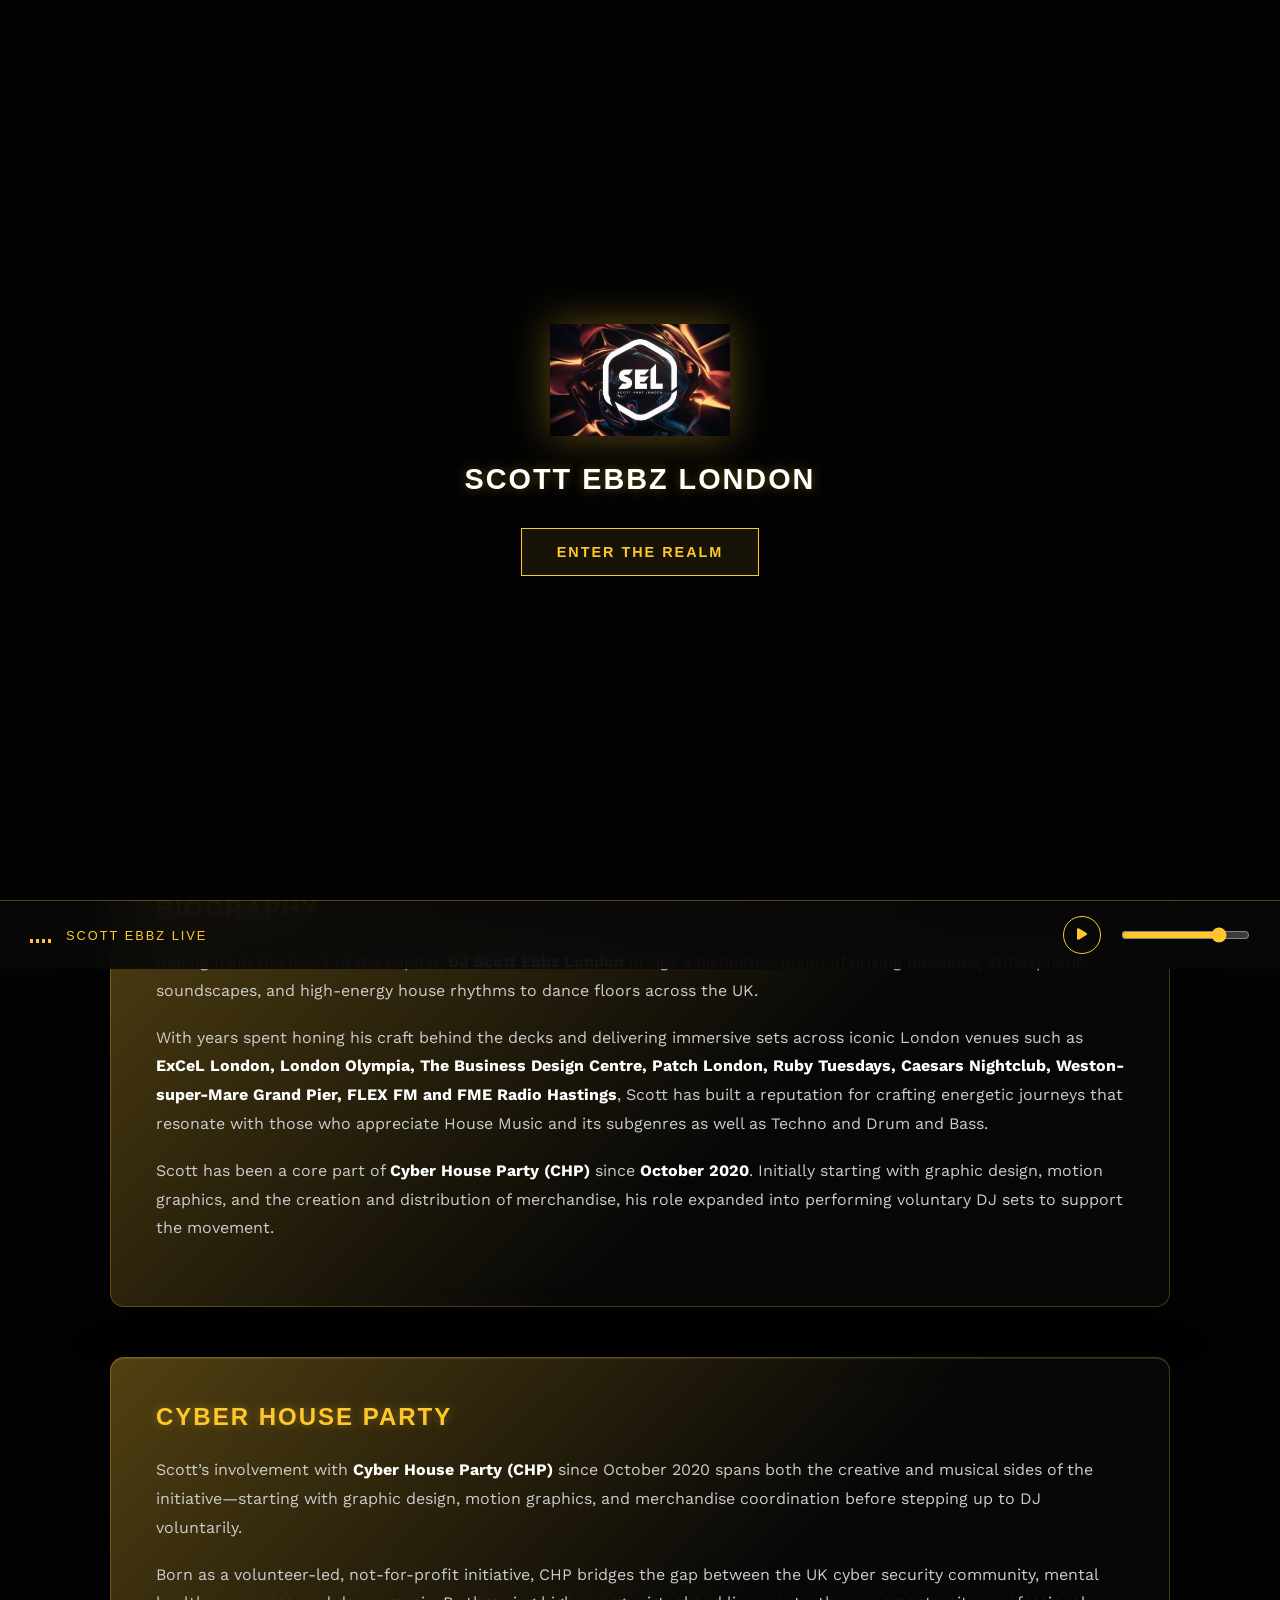
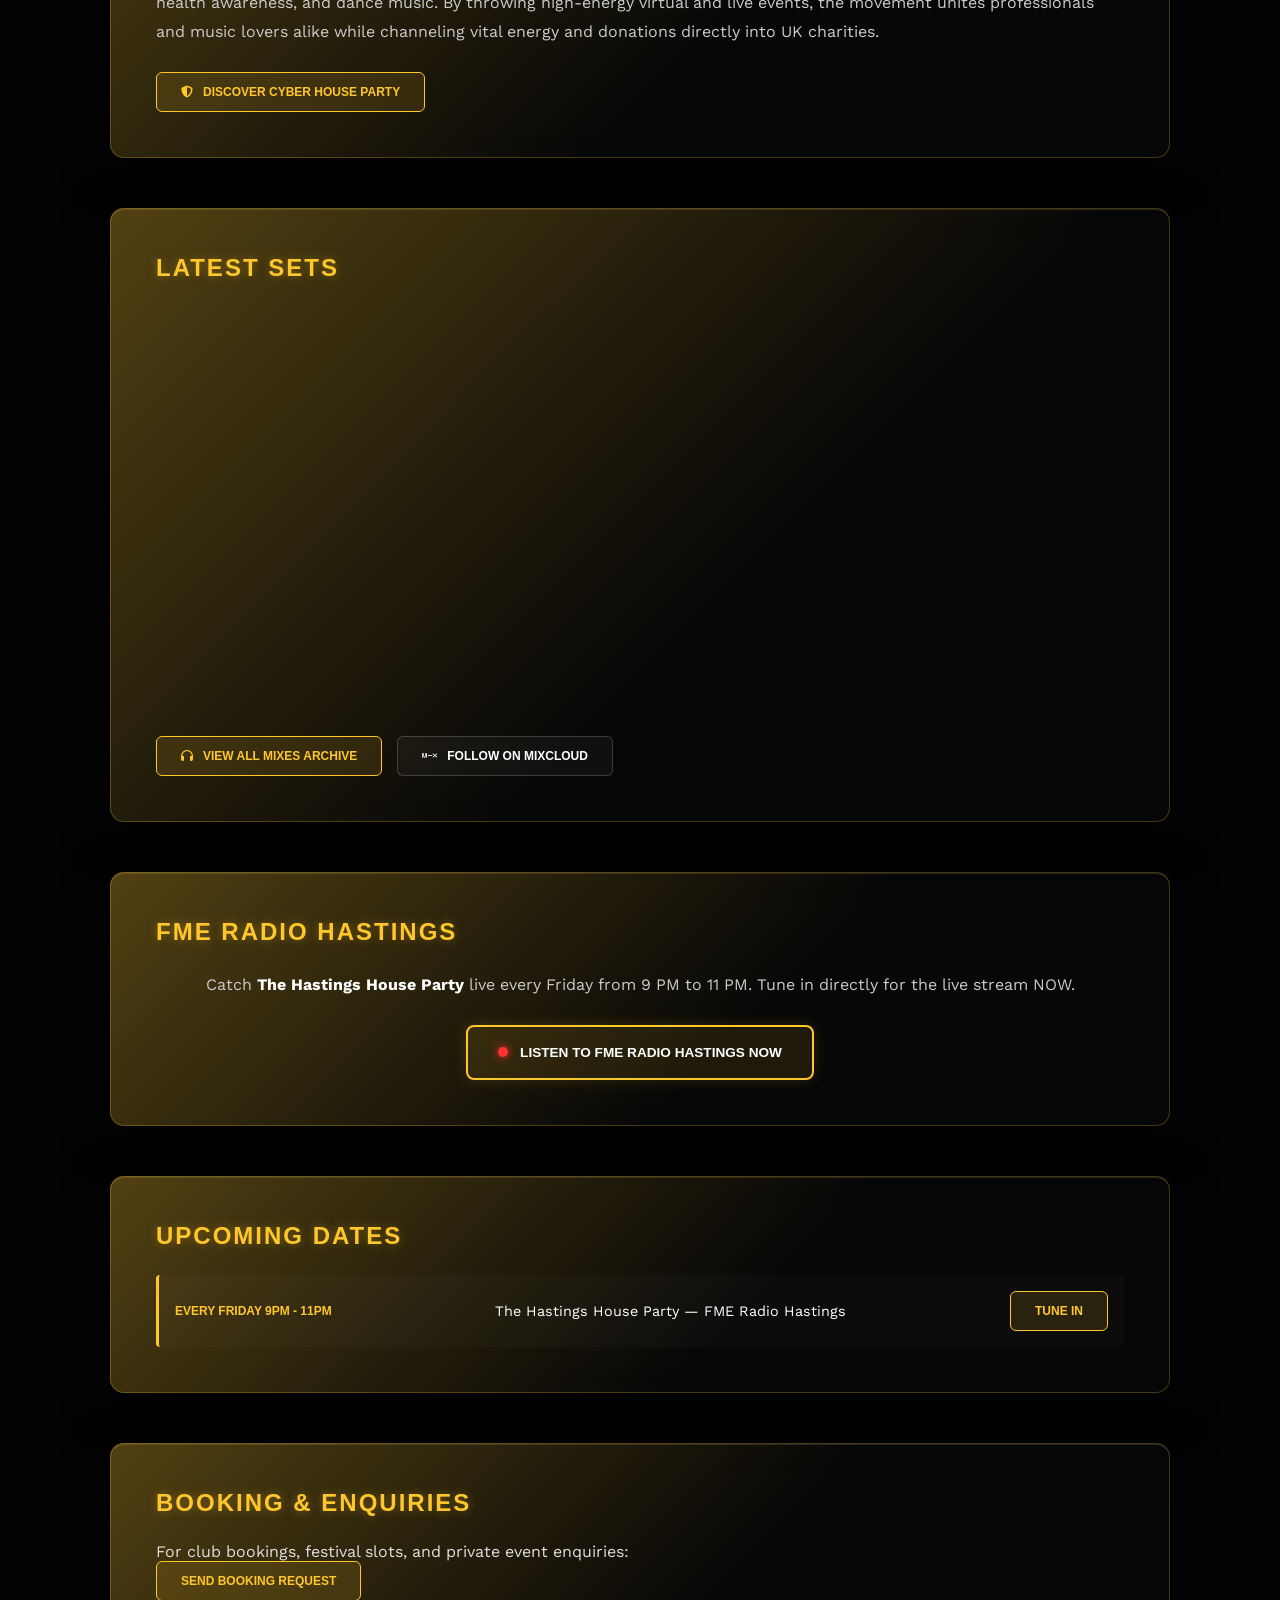
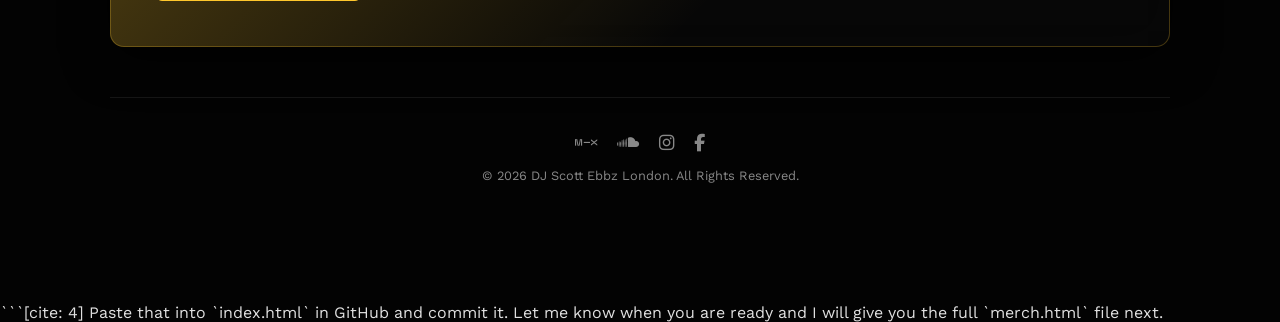
==== commit 7705f793: "Update print statement from 'Hello' to 'Goodbye'" ====
--- a/index.html
+++ b/index.html
@@ -46,6 +46,7 @@
                     <li><a href="#bio">BIO</a></li>
                     <li><a href="#chp-spotlight">CHP</a></li>
                     <li><a href="mixes.html">MIXES</a></li>
+                    <li><a href="merch.html">MERCH</a></li>
                     <li><a href="#fme-radio">FME RADIO</a></li>
                     <li><a href="#dates">DATES</a></li>
                     <li><a href="#booking">BOOKING</a></li>
@@ -410,7 +411,7 @@
                 <a href="https://instagram.com" target="_blank"><i class="fa-brands fa-instagram"></i></a>
                 <a href="https://facebook.com" target="_blank"><i class="fa-brands fa-facebook-f"></i></a>
             </div>
-            <p>&copy; 2026 DJ Scott Ebbz London. All Rights Reserved.</p>
+            <p>© 2026 DJ Scott Ebbz London. All Rights Reserved.</p>
         </footer>
 
     </div>
@@ -559,3 +560,6 @@
     </script>
 </body>
 </html>
+```[cite: 4]
+
+Paste that into `index.html` in GitHub and commit it. Let me know when you are ready and I will give you the full `merch.html` file next.
--- a/style.css
+++ b/style.css
@@ -7,48 +7,54 @@
     box-sizing: border-box;
 }
 
-/* Custom Music Cursors (SVG Encoded) */
+:root {
+    --bg-obsidian: #030303;
+    --card-glass: rgba(10, 10, 10, 0.65);
+    --amber-primary: #ffc72c;
+    --amber-glow: rgba(255, 199, 44, 0.35);
+    --text-main: #e0e0e0;
+    --text-muted: #888888;
+}
+
+html {
+    scroll-behavior: smooth;
+}
+
 body {
-    background-color: #050505;
-    color: #e0e0e0;
+    background-color: var(--bg-obsidian);
+    color: var(--text-main);
     font-family: 'Work Sans', sans-serif;
     overflow-x: hidden;
     position: relative;
-    cursor: url("data:image/svg+xml,%3Csvg xmlns='http://www.w3.org/2000/svg' width='24' height='24' viewBox='0 0 24 24'%3E%3Ccircle cx='12' cy='12' r='10' fill='%23050505' stroke='%23d4af37' stroke-width='1.5'/%3E%3Ccircle cx='12' cy='12' r='7' fill='none' stroke='%23d4af37' stroke-width='0.8' opacity='0.6'/%3E%3Ccircle cx='12' cy='12' r='4' fill='none' stroke='%23d4af37' stroke-width='0.8' opacity='0.8'/%3E%3Ccircle cx='12' cy='12' r='2' fill='%23d4af37'/%3E%3C/svg%3E") 12 12, auto;
-}
-
-/* Hover Cursor: Gold DJ Headphones */
-a, button, input[type="range"], .gig-btn, .fme-massive-btn, .platform-btn, .cta-button, .enter-button {
-    cursor: url("data:image/svg+xml,%3Csvg xmlns='http://www.w3.org/2000/svg' width='28' height='28' viewBox='0 0 24 24'%3E%3Cpath fill='%23d4af37' d='M12 3a9 9 0 0 0-9 9v7a3 3 0 0 0 3 3h1a1 1 0 0 0 1-1v-6a1 1 0 0 0-1-1H5v-2a7 7 0 0 1 14 0v2h-2a1 1 0 0 0-1 1v6a1 1 0 0 0 1 1h1a3 3 0 0 0 3-3v-7a9 9 0 0 0-9-9z'/%3E%3C/svg%3E") 14 14, pointer !important;
-}
-
-h1, h2, h3, .splash-title, .section-title, .track-title {
+    cursor: url("data:image/svg+xml,%3Csvg xmlns='http://www.w3.org/2000/svg' width='24' height='24' viewBox='0 0 24 24'%3E%3Ccircle cx='12' cy='12' r='10' fill='%23030303' stroke='%23ffc72c' stroke-width='1.5'/%3E%3Ccircle cx='12' cy='12' r='7' fill='none' stroke='%23ffc72c' stroke-width='0.8' opacity='0.6'/%3E%3Ccircle cx='12' cy='12' r='4' fill='none' stroke='%23ffc72c' stroke-width='0.8' opacity='0.8'/%3E%3Ccircle cx='12' cy='12' r='2' fill='%23ffc72c'/%3E%3C/svg%3E") 12 12, auto;
+}
+
+a, button, input[type="range"], .gig-btn, .fme-massive-btn, .platform-btn, .cta-button, .enter-button, .stacked-record-sleeve {
+    cursor: url("data:image/svg+xml,%3Csvg xmlns='http://www.w3.org/2000/svg' width='28' height='28' viewBox='0 0 24 24'%3E%3Cpath fill='%23ffc72c' d='M12 3a9 9 0 0 0-9 9v7a3 3 0 0 0 3 3h1a1 1 0 0 0 1-1v-6a1 1 0 0 0-1-1H5v-2a7 7 0 0 1 14 0v2h-2a1 1 0 0 0-1 1v6a1 1 0 0 0 1 1h1a3 3 0 0 0 3-3v-7a9 9 0 0 0-9-9z'/%3E%3C/svg%3E") 14 14, pointer !important;
+}
+
+h1, h2, h3, .splash-title, .section-title, .track-title, .crate-instruction-title, .mix-title {
     font-family: 'Syncopate', sans-serif;
     text-transform: uppercase;
     letter-spacing: 2px;
 }
 
 /* ==========================================================================
-   BACKGROUND IMAGE & OVERLAYS
+   BACKGROUND OVERLAYS
    ========================================================================== */
 #ambient-canvas {
     position: fixed;
-    top: 0;
-    left: 0;
-    width: 100vw;
-    height: 100vh;
+    top: 0; left: 0;
+    width: 100vw; height: 100vh;
     z-index: -3;
     pointer-events: none;
 }
 
-/* Background image layered behind dark translucent radial overlay */
 .chroma-background {
     position: fixed;
-    top: 0;
-    left: 0;
-    width: 100vw;
-    height: 100vh;
-    background-image: radial-gradient(circle at 50% 30%, rgba(212, 175, 55, 0.08) 0%, rgba(5, 5, 5, 0.75) 80%), url('assets/bg.jpg');
+    top: 0; left: 0;
+    width: 100vw; height: 100vh;
+    background-image: radial-gradient(circle at 50% 25%, rgba(255, 199, 44, 0.08) 0%, rgba(3, 3, 3, 0.85) 75%), url('assets/bg.jpg');
     background-size: cover;
     background-position: center center;
     background-repeat: no-repeat;
@@ -58,11 +64,9 @@
 
 .vignette-overlay {
     position: fixed;
-    top: 0;
-    left: 0;
-    width: 100vw;
-    height: 100vh;
-    box-shadow: inset 0 0 120px rgba(0, 0, 0, 0.85);
+    top: 0; left: 0;
+    width: 100vw; height: 100vh;
+    box-shadow: inset 0 0 150px rgba(0, 0, 0, 0.9);
     z-index: -1;
     pointer-events: none;
 }
@@ -72,11 +76,9 @@
    ========================================================================== */
 .splash-overlay {
     position: fixed;
-    top: 0;
-    left: 0;
-    width: 100vw;
-    height: 100vh;
-    background-color: #050505;
+    top: 0; left: 0;
+    width: 100vw; height: 100vh;
+    background-color: var(--bg-obsidian);
     z-index: 9999;
     display: flex;
     justify-content: center;
@@ -107,21 +109,21 @@
     height: auto;
     margin-bottom: 25px;
     object-fit: contain;
-    filter: drop-shadow(0 0 15px rgba(212, 175, 55, 0.4));
+    filter: drop-shadow(0 0 20px var(--amber-glow));
 }
 
 .splash-title {
     font-size: 1.8rem;
     color: #ffffff;
     margin-bottom: 30px;
-    text-shadow: 0 0 10px rgba(212, 175, 55, 0.5);
+    text-shadow: 0 0 12px var(--amber-glow);
     line-height: 1.3;
 }
 
 .enter-button {
-    background: rgba(212, 175, 55, 0.1);
-    border: 1px solid #d4af37;
-    color: #d4af37;
+    background: rgba(255, 199, 44, 0.08);
+    border: 1px solid var(--amber-primary);
+    color: var(--amber-primary);
     padding: 15px 35px;
     font-family: 'Syncopate', sans-serif;
     font-size: 0.9rem;
@@ -131,13 +133,13 @@
 }
 
 .enter-button:hover {
-    background: #d4af37;
-    color: #050505;
-    box-shadow: 0 0 25px rgba(212, 175, 55, 0.6);
-}
-
-/* ==========================================================================
-   LAYOUT & GLASSMORPHISM CONTAINERS
+    background: var(--amber-primary);
+    color: var(--bg-obsidian);
+    box-shadow: 0 0 30px var(--amber-glow);
+}
+
+/* ==========================================================================
+   HEADER & NAVIGATION
    ========================================================================== */
 .content-wrapper {
     max-width: 1100px;
@@ -145,45 +147,9 @@
     padding: 40px 20px 120px 20px;
 }
 
-.info-section {
-    margin-bottom: 50px;
-}
-
-.glass-container {
-    background: rgba(10, 10, 10, 0.45) !important;
-    backdrop-filter: blur(20px) saturate(180%);
-    -webkit-backdrop-filter: blur(20px) saturate(180%);
-    border: 1px solid rgba(212, 175, 55, 0.3);
-    border-radius: 16px;
-    padding: 40px;
-    box-shadow: 0 10px 40px 0 rgba(0, 0, 0, 0.7),
-                inset 0 1px 0 0 rgba(255, 255, 255, 0.1);
-    position: relative;
-    transition: border-color 0.4s ease, box-shadow 0.4s ease, transform 0.3s ease;
-}
-
-.glass-container:hover {
-    border-color: rgba(212, 175, 55, 0.6);
-    box-shadow: 0 15px 50px 0 rgba(0, 0, 0, 0.9),
-                0 0 25px rgba(212, 175, 55, 0.2);
-}
-
-.glow-border::after {
-    content: '';
-    position: absolute;
-    top: -1px; left: -1px; right: -1px; bottom: -1px;
-    border-radius: 16px;
-    background: linear-gradient(135deg, rgba(212, 175, 55, 0.35), transparent 65%);
-    z-index: -1;
-    pointer-events: none;
-}
-
-/* ==========================================================================
-   HEADER & NAVIGATION
-   ========================================================================== */
 .hero-section {
     text-align: center;
-    margin-bottom: 50px;
+    margin-bottom: 30px;
 }
 
 .logo-box {
@@ -193,7 +159,7 @@
 .sel-logo {
     max-width: 260px;
     height: auto;
-    filter: drop-shadow(0 0 12px rgba(212, 175, 55, 0.3));
+    filter: drop-shadow(0 0 15px var(--amber-glow));
 }
 
 .main-nav ul {
@@ -201,11 +167,11 @@
     display: flex;
     justify-content: center;
     flex-wrap: wrap;
-    gap: 25px;
-    margin-bottom: 20px;
-}
-
-.main-nav a {
+    gap: 30px;
+    margin-bottom: 25px;
+}
+
+.main-nav a, .main-nav .active-nav {
     color: #cccccc;
     text-decoration: none;
     font-family: 'Syncopate', sans-serif;
@@ -214,20 +180,20 @@
     transition: color 0.3s ease, text-shadow 0.3s ease;
 }
 
-.main-nav a:hover {
-    color: #d4af37;
-    text-shadow: 0 0 8px rgba(212, 175, 55, 0.6);
+.main-nav a:hover, .main-nav .active-nav {
+    color: var(--amber-primary);
+    text-shadow: 0 0 10px var(--amber-glow);
 }
 
 .hero-socials {
     display: flex;
     justify-content: center;
-    gap: 20px;
+    gap: 22px;
 }
 
 .hero-socials a {
-    color: #d4af37;
-    font-size: 1.2rem;
+    color: var(--amber-primary);
+    font-size: 1.25rem;
     transition: transform 0.3s ease, color 0.3s ease;
 }
 
@@ -237,23 +203,305 @@
 }
 
 /* ==========================================================================
+   3D ISOMETRIC OPEN FLIGHTCASE RECORD CRATE WITH ARTWORK SLEEVES
+   ========================================================================== */
+.crate-section-wrapper {
+    margin-bottom: 90px;
+    text-align: center;
+}
+
+.crate-instruction-title {
+    font-size: 0.85rem;
+    color: var(--amber-primary);
+    margin-bottom: 35px;
+    letter-spacing: 3px;
+    text-shadow: 0 0 10px var(--amber-glow);
+}
+
+.crate-stage-container {
+    display: flex;
+    align-items: center;
+    justify-content: center;
+    gap: 40px;
+    max-width: 800px;
+    margin: 0 auto;
+    padding-top: 60px;
+}
+
+/* Left Vertical Scroll Control Track */
+.crate-vertical-scroll-track {
+    display: flex;
+    flex-direction: column;
+    align-items: center;
+    justify-content: space-between;
+    height: 320px;
+    width: 32px;
+    background: rgba(0,0,0,0.6);
+    border: 1px solid rgba(255,199,44,0.3);
+    border-radius: 16px;
+    padding: 10px 0;
+    user-select: none;
+    box-shadow: 0 10px 25px rgba(0,0,0,0.8);
+}
+
+.scroll-arrow {
+    color: var(--amber-primary);
+    font-size: 0.85rem;
+    cursor: pointer;
+    transition: transform 0.2s;
+}
+
+.scroll-arrow:hover {
+    transform: scale(1.25);
+}
+
+.scroll-thumb-rail {
+    position: relative;
+    width: 4px;
+    height: 220px;
+    background: rgba(255,255,255,0.1);
+    border-radius: 2px;
+}
+
+.scroll-thumb {
+    position: absolute;
+    top: 0%;
+    left: -4px;
+    width: 12px;
+    height: 35px;
+    background: var(--amber-primary);
+    border-radius: 6px;
+    box-shadow: 0 0 10px var(--amber-glow);
+    transition: top 0.25s ease;
+}
+
+/* Physical 3D Open Flightcase Crate Structure */
+.flightcase-3d-crate {
+    position: relative;
+    width: 420px;
+    height: 280px;
+    perspective: 1200px;
+    transform-style: preserve-3d;
+}
+
+/* Dark Interior Back of Crate */
+.crate-interior-back {
+    position: absolute;
+    top: 20px; left: 20px; right: 20px;
+    height: 180px;
+    background: linear-gradient(180deg, #020202 0%, #111111 100%);
+    border: 2px solid #222222;
+    border-bottom: none;
+    border-radius: 6px 6px 0 0;
+    z-index: 1;
+    box-shadow: inset 0 20px 40px rgba(0,0,0,0.95);
+}
+
+/* Record Stack Bay */
+.crate-records-stack {
+    position: absolute;
+    top: 10px; left: 0; right: 0;
+    height: 260px;
+    display: flex;
+    justify-content: center;
+    align-items: flex-end;
+    z-index: 10;
+}
+
+/* Individual Packed Vinyl Sleeve */
+.stacked-record-sleeve {
+    position: absolute;
+    width: 240px;
+    height: 240px;
+    text-decoration: none;
+    transform: translate3d(
+        calc(var(--index) * 10px), 
+        calc(var(--index) * -8px), 
+        calc(var(--index) * -20px)
+    );
+    z-index: calc(20 - var(--index));
+    transition: transform 0.45s cubic-bezier(0.175, 0.885, 0.32, 1.25), box-shadow 0.4s ease, filter 0.4s ease;
+    filter: brightness(calc(1 - (var(--index) * 0.08)));
+}
+
+/* Full SVG Art Card Sleeve */
+.sleeve-card {
+    width: 100%;
+    height: 100%;
+    background: #0d0d0d;
+    border: 2px solid rgba(255, 199, 44, 0.35);
+    border-radius: 6px;
+    box-shadow: -10px 15px 30px rgba(0,0,0,0.9);
+    position: relative;
+    overflow: hidden;
+    display: flex;
+    justify-content: center;
+    align-items: center;
+}
+
+.sleeve-svg-art {
+    width: 100%;
+    height: 100%;
+    object-fit: cover;
+    display: block;
+}
+
+/* HOVER ANIMATION: Record Lifts Higher UP Clear of the Front Wall */
+.stacked-record-sleeve:hover,
+.stacked-record-sleeve.active-focus {
+    transform: translate3d(-10px, -130px, 80px) rotate(-3deg) !important;
+    z-index: 50 !important;
+    filter: brightness(1) !important;
+}
+
+.stacked-record-sleeve:hover .sleeve-card,
+.stacked-record-sleeve.active-focus .sleeve-card {
+    border-color: var(--amber-primary);
+    box-shadow: 0 40px 80px rgba(0,0,0,0.98), 0 0 35px var(--amber-glow);
+}
+
+/* Physical Flightcase Front Outer Panel Wall */
+.crate-front-panel {
+    position: absolute;
+    bottom: 0; left: 0; right: 0;
+    height: 90px;
+    background: linear-gradient(180deg, #222222 0%, #0a0a0a 100%);
+    border: 3px solid #333333;
+    border-radius: 4px 4px 10px 10px;
+    box-shadow: 0 25px 50px rgba(0,0,0,0.95);
+    z-index: 25;
+    display: flex;
+    justify-content: center;
+    align-items: center;
+}
+
+.crate-corner {
+    position: absolute;
+    width: 16px; height: 16px;
+    background: radial-gradient(circle, #888 0%, #333 70%, #111 100%);
+    border: 1px solid #111;
+    border-radius: 3px;
+}
+.corner-fl { bottom: -3px; left: -3px; }
+.corner-fr { bottom: -3px; right: -3px; }
+
+.crate-latch {
+    position: absolute;
+    top: 10px;
+    width: 20px; height: 30px;
+    background: linear-gradient(180deg, #777 0%, #222 100%);
+    border: 1px solid #111;
+    border-radius: 3px;
+}
+
+.crate-badge {
+    font-family: 'Syncopate', sans-serif;
+    font-size: 0.5rem;
+    color: var(--amber-primary);
+    letter-spacing: 2px;
+    font-weight: 700;
+    margin-top: 25px;
+}
+
+/* Flightcase Side Panels */
+.crate-left-panel {
+    position: absolute;
+    bottom: 0; left: -12px;
+    width: 16px; height: 90px;
+    background: #151515;
+    border-left: 2px solid #333333;
+    transform: skewY(-25deg);
+    z-index: 24;
+}
+
+.crate-right-panel {
+    position: absolute;
+    bottom: 0; right: -12px;
+    width: 16px; height: 90px;
+    background: #151515;
+    border-right: 2px solid #333333;
+    transform: skewY(25deg);
+    z-index: 24;
+}
+
+/* ==========================================================================
+   MIXES PAGE GRID BLOCKS & CAROUSEL
+   ========================================================================== */
+.mixes-grid {
+    display: flex;
+    flex-direction: column;
+    gap: 20px;
+}
+
+.mix-block {
+    background: rgba(20, 20, 20, 0.7);
+    border: 1px solid rgba(255, 199, 44, 0.2);
+    border-radius: 8px;
+    padding: 20px;
+    transition: all 0.3s ease;
+}
+
+.mix-block:hover {
+    border-color: var(--amber-primary);
+    box-shadow: 0 0 20px rgba(255, 199, 44, 0.15);
+}
+
+.mix-title {
+    font-size: 0.85rem;
+    color: var(--amber-primary);
+    margin-bottom: 15px;
+    font-weight: 700;
+}
+
+/* ==========================================================================
+   GLASSMORPHISM CONTAINERS
+   ========================================================================== */
+.info-section {
+    margin-bottom: 50px;
+}
+
+.glass-container {
+    background: var(--card-glass);
+    backdrop-filter: blur(24px) saturate(190%);
+    -webkit-backdrop-filter: blur(24px) saturate(190%);
+    border: 1px solid rgba(255, 199, 44, 0.25);
+    border-radius: 14px;
+    padding: 45px;
+    box-shadow: 0 12px 45px 0 rgba(0, 0, 0, 0.75),
+                inset 0 1px 0 0 rgba(255, 255, 255, 0.12);
+    position: relative;
+    transition: border-color 0.4s ease, box-shadow 0.4s ease;
+}
+
+.glass-container:hover {
+    border-color: rgba(255, 199, 44, 0.55);
+    box-shadow: 0 18px 60px 0 rgba(0, 0, 0, 0.9),
+                0 0 30px rgba(255, 199, 44, 0.18);
+}
+
+.glow-border::after {
+    content: '';
+    position: absolute;
+    top: -1px; left: -1px; right: -1px; bottom: -1px;
+    border-radius: 14px;
+    background: linear-gradient(135deg, rgba(255, 199, 44, 0.3), transparent 60%);
+    z-index: -1;
+    pointer-events: none;
+}
+
+/* ==========================================================================
    CONTENT ELEMENTS & BUTTONS
    ========================================================================== */
 .section-title {
     font-size: 1.5rem;
-    color: #d4af37;
+    color: var(--amber-primary);
     margin-bottom: 25px;
-    text-shadow: 0 0 8px rgba(212, 175, 55, 0.3);
-    transition: text-shadow 0.3s ease;
-}
-
-.section-title:hover {
-    text-shadow: 0 0 15px rgba(212, 175, 55, 0.8);
+    text-shadow: 0 0 10px var(--amber-glow);
 }
 
 .bio-content p {
     font-size: 1rem;
-    line-height: 1.7;
+    line-height: 1.8;
     color: #cccccc;
     margin-bottom: 18px;
 }
@@ -266,7 +514,7 @@
     display: flex;
     gap: 15px;
     flex-wrap: wrap;
-    margin-top: 20px;
+    margin-top: 25px;
 }
 
 .platform-btn, .cta-button, .gig-btn {
@@ -284,31 +532,31 @@
 }
 
 .primary-platform, .cta-button {
-    background: rgba(212, 175, 55, 0.15);
-    border: 1px solid #d4af37;
-    color: #d4af37;
+    background: rgba(255, 199, 44, 0.12);
+    border: 1px solid var(--amber-primary);
+    color: var(--amber-primary);
 }
 
 .primary-platform:hover, .cta-button:hover {
-    background: #d4af37;
-    color: #050505;
-    box-shadow: 0 0 20px rgba(212, 175, 55, 0.5);
+    background: var(--amber-primary);
+    color: var(--bg-obsidian);
+    box-shadow: 0 0 25px var(--amber-glow);
 }
 
 .secondary-platform {
-    background: rgba(255, 255, 255, 0.05);
-    border: 1px solid rgba(255, 255, 255, 0.2);
+    background: rgba(255, 255, 255, 0.04);
+    border: 1px solid rgba(255, 255, 255, 0.18);
     color: #ffffff;
 }
 
 .secondary-platform:hover {
-    border-color: #d4af37;
-    color: #d4af37;
+    border-color: var(--amber-primary);
+    color: var(--amber-primary);
 }
 
 .fme-direct-action-box {
     text-align: center;
-    margin-top: 15px;
+    margin-top: 20px;
 }
 
 .fme-massive-btn {
@@ -316,8 +564,8 @@
     align-items: center;
     justify-content: center;
     gap: 12px;
-    background: rgba(212, 175, 55, 0.12);
-    border: 2px solid #d4af37;
+    background: rgba(255, 199, 44, 0.1);
+    border: 2px solid var(--amber-primary);
     color: #ffffff;
     padding: 18px 30px;
     font-family: 'Syncopate', sans-serif;
@@ -326,13 +574,13 @@
     text-decoration: none;
     border-radius: 8px;
     transition: all 0.3s ease;
-    box-shadow: 0 0 15px rgba(212, 175, 55, 0.2);
+    box-shadow: 0 0 15px rgba(255, 199, 44, 0.15);
 }
 
 .fme-massive-btn:hover {
-    background: #d4af37;
-    color: #050505;
-    box-shadow: 0 0 30px rgba(212, 175, 55, 0.7);
+    background: var(--amber-primary);
+    color: var(--bg-obsidian);
+    box-shadow: 0 0 35px var(--amber-glow);
 }
 
 .live-dot-pulse {
@@ -340,7 +588,7 @@
     height: 10px;
     background-color: #ff3333;
     border-radius: 50%;
-    box-shadow: 0 0 8px #ff3333;
+    box-shadow: 0 0 10px #ff3333;
     animation: pulse 1.5s infinite;
 }
 
@@ -360,16 +608,16 @@
     display: flex;
     justify-content: space-between;
     align-items: center;
-    padding: 15px;
-    background: rgba(255, 255, 255, 0.03);
-    border-left: 3px solid #d4af37;
+    padding: 16px;
+    background: rgba(255, 255, 255, 0.02);
+    border-left: 3px solid var(--amber-primary);
     border-radius: 4px;
 }
 
 .gig-date {
     font-family: 'Syncopate', sans-serif;
     font-size: 0.75rem;
-    color: #d4af37;
+    color: var(--amber-primary);
     font-weight: 700;
 }
 
@@ -383,13 +631,12 @@
    ========================================================================== */
 .audio-player-bar {
     position: fixed;
-    bottom: 0;
-    left: 0;
+    bottom: 0; left: 0;
     width: 100vw;
-    background: rgba(10, 10, 10, 0.85);
+    background: rgba(8, 8, 8, 0.9);
     backdrop-filter: blur(20px);
     -webkit-backdrop-filter: blur(20px);
-    border-top: 1px solid rgba(212, 175, 55, 0.3);
+    border-top: 1px solid rgba(255, 199, 44, 0.3);
     padding: 15px 30px;
     display: flex;
     justify-content: space-between;
@@ -410,7 +657,7 @@
 
 .track-title {
     font-size: 0.8rem;
-    color: #d4af37;
+    color: var(--amber-primary);
 }
 
 .audio-controls {
@@ -421,10 +668,9 @@
 
 #bar-play-btn {
     background: transparent;
-    border: 1px solid #d4af37;
-    color: #d4af37;
-    width: 38px;
-    height: 38px;
+    border: 1px solid var(--amber-primary);
+    color: var(--amber-primary);
+    width: 38px; height: 38px;
     border-radius: 50%;
     display: flex;
     align-items: center;
@@ -433,13 +679,13 @@
 }
 
 #bar-play-btn:hover {
-    background: #d4af37;
-    color: #050505;
-    box-shadow: 0 0 15px rgba(212, 175, 55, 0.6);
+    background: var(--amber-primary);
+    color: var(--bg-obsidian);
+    box-shadow: 0 0 15px var(--amber-glow);
 }
 
 input[type="range"] {
-    accent-color: #d4af37;
+    accent-color: var(--amber-primary);
 }
 
 .eq-bars {
@@ -450,9 +696,8 @@
 }
 
 .eq-bars span {
-    width: 3px;
-    height: 4px;
-    background-color: #d4af37;
+    width: 3px; height: 4px;
+    background-color: var(--amber-primary);
     transition: height 0.2s ease;
 }
 
@@ -467,27 +712,13 @@
 }
 
 /* ==========================================================================
-   CLEAN HOVER EFFECT (GLITCH DUPLICATION REMOVED)
-   ========================================================================== */
-.glitch-hover {
-    position: relative;
-    display: inline-block;
-    transition: color 0.3s ease, text-shadow 0.3s ease;
-}
-
-.glitch-hover:hover {
-    color: #d4af37;
-    text-shadow: 0 0 12px rgba(212, 175, 55, 0.7);
-}
-
-/* ==========================================================================
    FOOTER
    ========================================================================== */
 .main-footer {
     text-align: center;
-    padding-top: 30px;
-    border-top: 1px solid rgba(255, 255, 255, 0.1);
-    color: #777777;
+    padding-top: 35px;
+    border-top: 1px solid rgba(255, 255, 255, 0.08);
+    color: var(--text-muted);
     font-size: 0.8rem;
 }
 
@@ -499,17 +730,19 @@
 }
 
 .footer-socials a {
-    color: #777777;
+    color: var(--text-muted);
     font-size: 1.1rem;
     transition: color 0.3s ease;
 }
 
 .footer-socials a:hover {
-    color: #d4af37;
+    color: var(--amber-primary);
 }
 
 /* Responsive adjustments */
 @media (max-width: 768px) {
+    .flightcase-3d-crate { width: 300px; }
+    .stacked-record-sleeve { width: 210px; height: 210px; }
     .glass-container { padding: 25px; }
     .gig-item { flex-direction: column; gap: 10px; text-align: center; }
     .main-nav ul { gap: 15px; }
